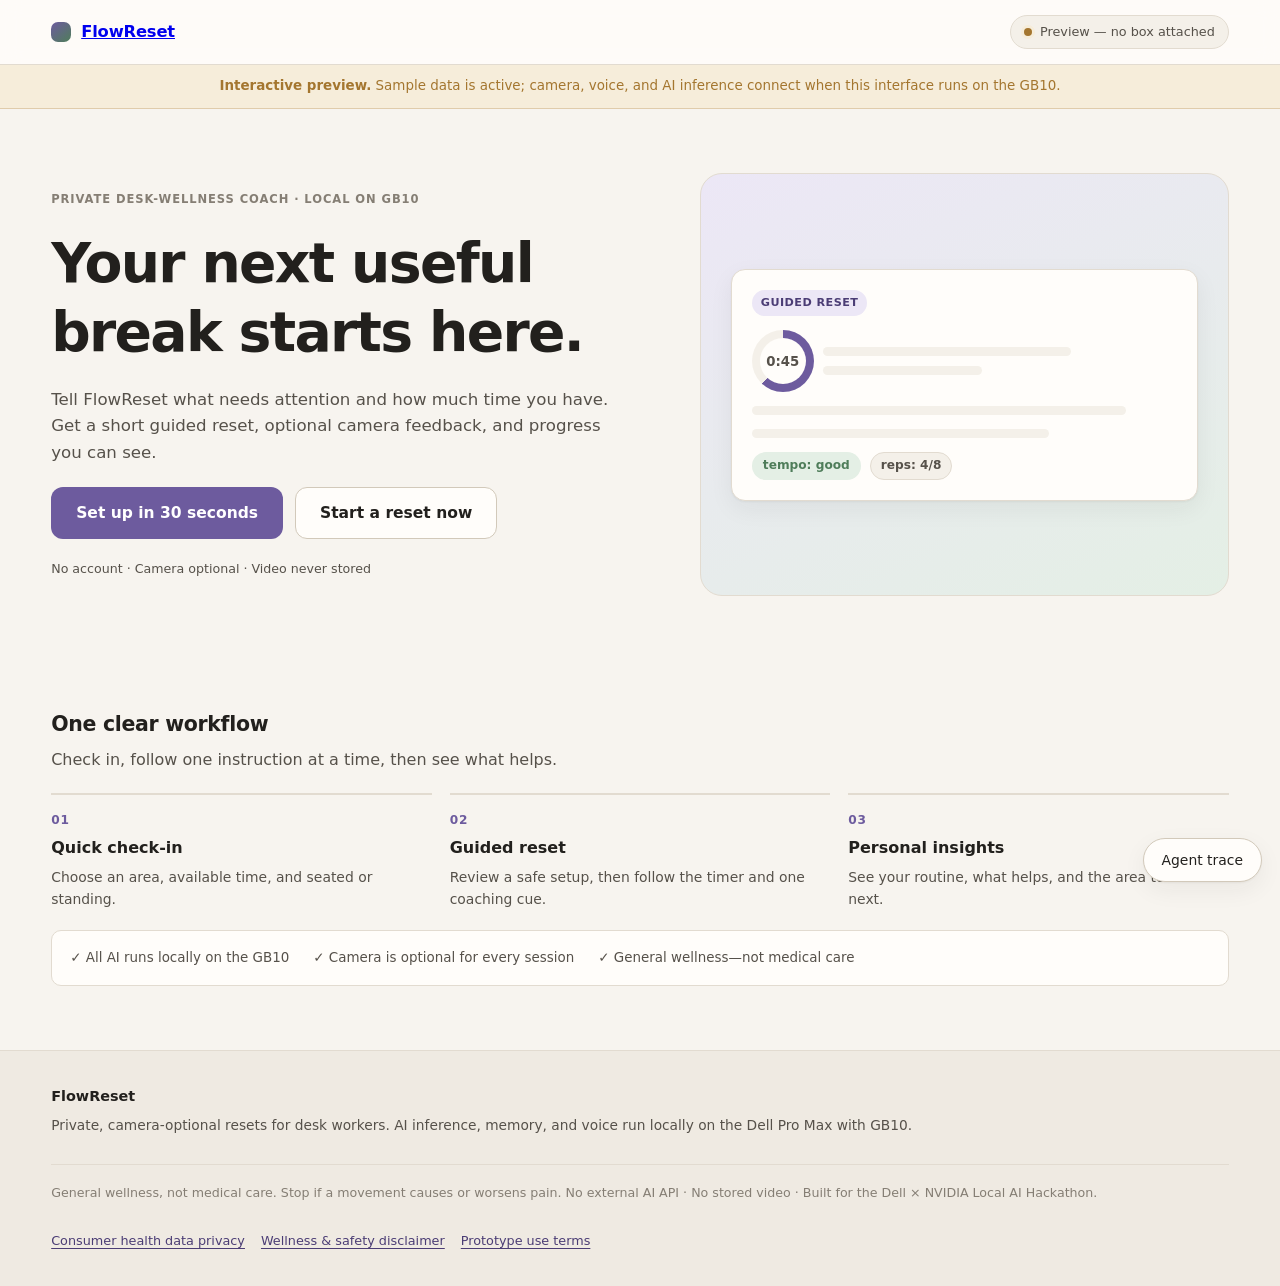
==== ui/preview.html @ b9643e61 "feat: add camera controls and exercise-specific motion guides" ====
<!doctype html>
<html lang="en">
<head>
<meta charset="utf-8" />
<meta name="viewport" content="width=device-width, initial-scale=1" />
<title>FlowReset — interface preview</title>
</head>
<body>
<style>
/* FlowReset — calm, warm, premium.
   Deliberately not hospital blue and not gym neon. Big controls, generous
   line height, reduced-motion respected, and nothing that reads as a score. */

:root {
  color-scheme: light dark;

  --bg: #f7f4ef;
  --bg-sunk: #efeae2;
  --surface: #fffdfa;
  --surface-2: #f4f0e9;
  --line: #e2dbd0;
  --line-strong: #d2c9ba;

  --ink: #22201d;
  --ink-2: #56514a;
  --ink-3: #857e74;

  --accent: #6d5b9e;
  --accent-soft: #ece7f6;
  --accent-ink: #4b3d75;

  --green: #4f7d5a;
  --green-soft: #e4efe5;
  --amber: #a4762f;
  --amber-soft: #f6edda;
  --rose: #9c5545;
  --rose-soft: #f7e7e2;

  --page: 1320px;
  --gutter: clamp(20px, 4vw, 56px);
  --radius: 16px;
  --radius-sm: 10px;
  --shadow: 0 1px 2px rgba(40, 34, 26, 0.05), 0 8px 24px rgba(40, 34, 26, 0.06);
  --font: "Inter", ui-sans-serif, system-ui, -apple-system, "Segoe UI", sans-serif;
}

@media (prefers-color-scheme: dark) {
  :root {
    --bg: #17161a;
    --bg-sunk: #121115;
    --surface: #201f24;
    --surface-2: #26252b;
    --line: #33313a;
    --line-strong: #443f4d;

    --ink: #f0ece6;
    --ink-2: #b9b3ab;
    --ink-3: #8a8379;

    --accent: #a996de;
    --accent-soft: #2b2740;
    --accent-ink: #c9bcf0;

    --green: #8fc09b;
    --green-soft: #1f2d23;
    --amber: #d8b071;
    --amber-soft: #2e2718;
    --rose: #d99a89;
    --rose-soft: #31211e;

    --shadow: 0 1px 2px rgba(0, 0, 0, 0.4), 0 10px 30px rgba(0, 0, 0, 0.3);
  }
}

* { box-sizing: border-box; }

body {
  margin: 0;
  font-family: var(--font);
  background: var(--bg);
  color: var(--ink);
  font-size: 16px;
  line-height: 1.6;
  -webkit-font-smoothing: antialiased;
}

h1, h2, h3 { line-height: 1.25; letter-spacing: -0.015em; margin: 0; }
h1 { font-size: clamp(1.7rem, 3.4vw, 2.4rem); font-weight: 620; }
h2 { font-size: 1.28rem; font-weight: 600; }
h3 { font-size: 1.02rem; font-weight: 600; }
p { margin: 0; }

button { font: inherit; cursor: pointer; }
:focus-visible { outline: 2.5px solid var(--accent); outline-offset: 3px; border-radius: 6px; }
/* #app is focused programmatically after each screen change so screen readers
   land on the new content; it should not draw a ring around the whole page. */
#app:focus, #app:focus-visible { outline: none; }

/* ─────────────────────────── layout ─────────────────────────── */

.shell { min-height: 100vh; display: flex; flex-direction: column; }

.topbar {
  border-bottom: 1px solid var(--line);
  background: color-mix(in srgb, var(--surface) 82%, transparent);
  backdrop-filter: blur(10px);
  position: sticky; top: 0; z-index: 20;
}
.topbar-inner {
  max-width: var(--page); margin: 0 auto;
  padding: 15px var(--gutter);
  display: flex; align-items: center; gap: 24px; flex-wrap: wrap;
}

.brand { display: flex; align-items: center; gap: 10px; font-weight: 640; letter-spacing: -0.01em; }
.mark {
  width: 20px; height: 20px; border-radius: 7px;
  background: linear-gradient(140deg, var(--accent), var(--green));
}
.wordmark { font-size: 1.02rem; }

.nav { display: flex; gap: 2px; margin-left: 8px; flex-wrap: wrap; }
.nav button {
  border: 0; background: transparent; color: var(--ink-2);
  padding: 7px 13px; border-radius: 999px; font-size: 0.9rem; font-weight: 500;
}
.nav button:hover { background: var(--surface-2); color: var(--ink); }
.nav button[aria-current="page"] { background: var(--accent-soft); color: var(--accent-ink); font-weight: 570; }
.nav button:disabled { opacity: 0.42; cursor: not-allowed; background: transparent; }

.topbar-actions { margin-left: auto; display: flex; align-items: center; gap: 10px; }
.settings-shortcut {
  border: 0; background: transparent; color: var(--ink-2);
  padding: 7px 12px; border-radius: 999px; font-size: 0.86rem;
}
.settings-shortcut:hover,
.settings-shortcut[aria-current="page"] { background: var(--surface-2); color: var(--ink); }
.settings-shortcut:disabled { opacity: 0.42; cursor: not-allowed; }

.status {
  display: flex; align-items: center; gap: 8px;
  font-size: 0.8rem; color: var(--ink-2);
  background: var(--surface-2); border: 1px solid var(--line);
  padding: 6px 13px; border-radius: 999px; white-space: nowrap;
}
.dot { width: 8px; height: 8px; border-radius: 50%; background: var(--ink-3); flex: none; }
.dot[data-state="ok"] { background: var(--green); box-shadow: 0 0 0 3px var(--green-soft); }
.dot[data-state="warn"] { background: var(--amber); box-shadow: 0 0 0 3px var(--amber-soft); }
.dot[data-state="bad"] { background: var(--rose); box-shadow: 0 0 0 3px var(--rose-soft); }

.app {
  flex: 1; width: 100%; max-width: var(--page); margin: 0 auto;
  padding: clamp(28px, 3vw, 56px) var(--gutter) 96px;
}

/* Desktop-website scaffolding: full-bleed bands, a contained measure inside
   each, and a footer. Screens opt into `.section` / `.band` rather than every
   view re-inventing its own width. */

.app.bleed { padding: 0 var(--gutter) 0; max-width: var(--page); }
.app.bleed > div > .section { padding-inline: 0; }

.band { width: 100%; }
.band.sunk { background: var(--bg-sunk); border-block: 1px solid var(--line); }
.section { max-width: var(--page); margin: 0 auto; padding: clamp(40px, 5vw, 76px) var(--gutter); }
.measure { max-width: 68ch; }

.cols-2 { grid-template-columns: repeat(2, minmax(0, 1fr)); }
.cols-3 { grid-template-columns: repeat(3, minmax(0, 1fr)); }
.cols-4 { grid-template-columns: repeat(4, minmax(0, 1fr)); }
@media (max-width: 1080px) { .cols-3, .cols-4 { grid-template-columns: repeat(2, minmax(0, 1fr)); } }
@media (max-width: 720px) { .cols-2, .cols-3, .cols-4 { grid-template-columns: 1fr; } }

.dash-grid { display: grid; gap: 20px; grid-template-columns: minmax(0, 1.35fr) minmax(0, 1fr); align-items: start; }
@media (max-width: 980px) { .dash-grid { grid-template-columns: 1fr; } }

.site-footer {
  border-top: 1px solid var(--line); background: var(--bg-sunk);
  margin-top: auto;
}
.site-footer .inner {
  max-width: var(--page); margin: 0 auto; padding: 34px var(--gutter);
  display: flex; gap: 28px; flex-wrap: wrap; align-items: flex-start;
  color: var(--ink-2); font-size: 0.86rem;
}
.site-footer .inner > * { flex: 1 1 220px; }
.site-footer strong { color: var(--ink); display: block; margin-bottom: 6px; font-size: 0.9rem; }
.site-footer .legal { flex-basis: 100%; border-top: 1px solid var(--line); padding-top: 18px;
                      color: var(--ink-3); font-size: 0.79rem; }
.footer-links { flex-basis: 100%; display: flex; gap: 16px; flex-wrap: wrap; }
.footer-links button {
  border: 0; padding: 0; background: transparent; color: var(--accent-ink);
  text-decoration: underline; text-underline-offset: 3px; font-size: 0.8rem;
}

/* ─────────────────────────── primitives ─────────────────────────── */

.card {
  background: var(--surface); border: 1px solid var(--line);
  border-radius: var(--radius); padding: clamp(18px, 2.6vw, 26px);
  box-shadow: var(--shadow);
}

.stack { display: flex; flex-direction: column; gap: 20px; }
.stack-sm { display: flex; flex-direction: column; gap: 10px; }
.row { display: flex; gap: 12px; align-items: center; flex-wrap: wrap; }
.grid { display: grid; gap: 16px; }
.muted { color: var(--ink-2); }
.small { font-size: 0.87rem; }
.tiny { font-size: 0.79rem; }

.btn {
  border: 1px solid transparent; background: var(--accent); color: #fff;
  padding: 13px 24px; border-radius: 12px; font-weight: 560; font-size: 0.97rem;
  transition: transform 0.12s ease, filter 0.12s ease;
}
.btn:hover { filter: brightness(1.07); }
.btn:active { transform: translateY(1px); }
.btn.secondary { background: var(--surface); color: var(--ink); border-color: var(--line-strong); }
.btn.secondary:hover { background: var(--surface-2); filter: none; }
.btn.subtle { background: transparent; color: var(--ink-2); border-color: transparent; padding: 10px 14px; }
.btn.subtle:hover { background: var(--surface-2); color: var(--ink); }
.btn:disabled { opacity: 0.45; cursor: not-allowed; }
.btn.wide { width: 100%; justify-content: center; }

.ghost { border: 0; background: transparent; color: var(--ink-3); padding: 4px 8px; border-radius: 6px; }
.ghost:hover { background: var(--surface-2); color: var(--ink); }

.chip {
  border: 1px solid var(--line-strong); background: var(--surface);
  color: var(--ink-2); padding: 9px 16px; border-radius: 999px;
  font-size: 0.9rem; font-weight: 500;
}
.chip[aria-pressed="true"] {
  background: var(--accent-soft); border-color: color-mix(in srgb, var(--accent) 45%, transparent);
  color: var(--accent-ink); font-weight: 570;
}

.pill {
  display: inline-flex; align-items: center; gap: 6px;
  font-size: 0.76rem; font-weight: 560; padding: 3px 10px; border-radius: 999px;
  background: var(--surface-2); color: var(--ink-2); border: 1px solid var(--line);
}
.pill.good { background: var(--green-soft); color: var(--green); border-color: transparent; }
.pill.warn { background: var(--amber-soft); color: var(--amber); border-color: transparent; }
.pill.info { background: var(--accent-soft); color: var(--accent-ink); border-color: transparent; }

.eyebrow {
  text-transform: uppercase; letter-spacing: 0.08em;
  font-size: 0.72rem; font-weight: 640; color: var(--ink-3);
}

textarea, input[type="text"], select {
  font: inherit; width: 100%; padding: 14px 16px;
  border: 1px solid var(--line-strong); border-radius: 12px;
  background: var(--surface); color: var(--ink); resize: vertical;
}
textarea::placeholder { color: var(--ink-3); }

/* ─────────────────────────── screens ─────────────────────────── */

.hero-lede { font-size: 1.09rem; color: var(--ink-2); max-width: 60ch; }

/* landing page */

.hero {
  display: grid; grid-template-columns: minmax(0, 1.05fr) minmax(0, 0.95fr);
  gap: clamp(32px, 5vw, 72px); align-items: center;
  padding: clamp(38px, 5vw, 84px) 0 clamp(30px, 4vw, 64px);
}
@media (max-width: 940px) { .hero { grid-template-columns: 1fr; } }

.hero h1 { font-size: clamp(2.1rem, 4.4vw, 3.45rem); font-weight: 600; letter-spacing: -0.03em; }
.hero .lede { font-size: clamp(1.02rem, 1.3vw, 1.19rem); color: var(--ink-2); max-width: 54ch; }

.hero-art {
  position: relative; border-radius: 22px; overflow: hidden;
  background: linear-gradient(155deg, var(--accent-soft), var(--green-soft));
  border: 1px solid var(--line); aspect-ratio: 5 / 4;
  display: grid; place-items: center; padding: 30px;
}
.hero-art .mock {
  width: 100%; background: var(--surface); border: 1px solid var(--line);
  border-radius: 14px; box-shadow: var(--shadow); padding: 20px; display: grid; gap: 14px;
}
.hero-art .mock-row { display: flex; gap: 9px; align-items: center; }
.hero-art .mock-ring {
  width: 62px; height: 62px; border-radius: 50%; flex: none;
  background: conic-gradient(var(--accent) 0 62%, var(--surface-2) 62% 100%);
  display: grid; place-items: center;
}
.hero-art .mock-ring i {
  width: 46px; height: 46px; border-radius: 50%; background: var(--surface);
  display: grid; place-items: center; font-style: normal; font-size: 0.83rem;
  font-weight: 570; color: var(--ink-2);
}
.hero-art .skel { height: 9px; border-radius: 5px; background: var(--surface-2); }
.hero-art .skel.w70 { width: 70%; } .hero-art .skel.w45 { width: 45%; } .hero-art .skel.w88 { width: 88%; }
.hero-art .tag {
  font-size: 0.7rem; font-weight: 620; letter-spacing: 0.04em; text-transform: uppercase;
  color: var(--accent-ink); background: var(--accent-soft); padding: 4px 9px; border-radius: 999px;
}

.feature { display: grid; gap: 9px; }
.feature .ic {
  width: 38px; height: 38px; border-radius: 11px; display: grid; place-items: center;
  background: var(--accent-soft); font-size: 1.1rem; margin-bottom: 3px;
}

.steps-flow { counter-reset: s; display: grid; gap: 18px; }
.steps-flow .step { display: grid; gap: 5px; padding-top: 16px; border-top: 2px solid var(--line); }
.steps-flow .step::before {
  counter-increment: s; content: "0" counter(s);
  font-size: 0.76rem; font-weight: 660; letter-spacing: 0.06em; color: var(--accent);
}

.welcome-trust {
  display: flex; gap: 12px 24px; flex-wrap: wrap;
  padding: 16px 18px; color: var(--ink-2);
  background: var(--surface); border: 1px solid var(--line); border-radius: var(--radius-sm);
  font-size: 0.84rem;
}

.cta-band { display: flex; gap: 24px; align-items: center; justify-content: space-between; flex-wrap: wrap; }

.privacy-list { display: grid; gap: 14px; padding: 0; margin: 0; list-style: none; }
.privacy-list li { display: flex; gap: 13px; align-items: flex-start; }
.privacy-list .ico {
  width: 30px; height: 30px; border-radius: 9px; flex: none;
  display: grid; place-items: center; background: var(--accent-soft); font-size: 0.95rem;
}

.symptom-grid { grid-template-columns: repeat(auto-fit, minmax(190px, 1fr)); }
.symptom {
  position: relative;
  text-align: left; border: 1px solid var(--line); background: var(--surface);
  border-radius: var(--radius); padding: 18px; display: grid; gap: 6px;
  transition: border-color 0.15s ease, transform 0.15s ease;
}
.symptom:hover { border-color: var(--accent); transform: translateY(-2px); }
.symptom[aria-pressed="true"] {
  border-color: var(--accent);
  background: var(--accent-soft);
  box-shadow: 0 0 0 2px color-mix(in srgb, var(--accent) 14%, transparent);
}
.symptom .glyph { font-size: 1.4rem; }
.symptom strong { font-weight: 570; }
.selected-check {
  position: absolute; right: 12px; top: 12px;
  width: 22px; height: 22px; border-radius: 50%;
  display: none; place-items: center;
  background: var(--accent); color: #fff; font-size: 0.75rem; font-weight: 700;
}
.symptom[aria-pressed="true"] .selected-check { display: grid; }

.flow-heading {
  display: flex; align-items: end; justify-content: space-between;
  gap: 24px; flex-wrap: wrap;
}
.privacy-chip {
  display: inline-flex; align-items: center; gap: 8px;
  border: 1px solid var(--line); background: var(--green-soft); color: var(--green);
  padding: 8px 13px; border-radius: 999px; font-size: 0.8rem; font-weight: 560;
}
.privacy-chip span { font-size: 0.65rem; }
.reset-builder {
  display: grid; grid-template-columns: minmax(0, 1.55fr) minmax(300px, 0.75fr);
  gap: 20px; align-items: start;
}
.reset-options { position: sticky; top: 92px; box-shadow: none; }
.flow-step { display: flex; align-items: flex-start; gap: 12px; }
.step-number {
  width: 28px; height: 28px; flex: none; border-radius: 50%;
  display: grid; place-items: center;
  background: var(--accent-soft); color: var(--accent-ink);
  font-size: 0.8rem; font-weight: 680;
}
.flow-step h2 { margin-top: 2px; }
.or {
  display: flex; align-items: center; gap: 12px;
  color: var(--ink-3); font-size: 0.76rem; text-transform: uppercase;
  letter-spacing: 0.06em;
}
.or::before, .or::after { content: ""; height: 1px; flex: 1; background: var(--line); }
.selection-summary {
  display: grid; gap: 4px; padding: 14px 15px;
  background: var(--surface-2); border: 1px solid var(--line);
  border-radius: var(--radius-sm);
}
.trust-row {
  display: flex; gap: 12px 24px; flex-wrap: wrap;
  color: var(--ink-2); font-size: 0.82rem;
}
@media (max-width: 900px) {
  .reset-builder { grid-template-columns: 1fr; }
  .reset-options { position: static; }
}

.option-grid { grid-template-columns: repeat(auto-fit, minmax(210px, 1fr)); }
.option {
  text-align: left; border: 1px solid var(--line); background: var(--surface);
  border-radius: var(--radius-sm); padding: 15px 17px; display: grid; gap: 3px;
}
.option[aria-pressed="true"] {
  border-color: var(--accent); background: var(--accent-soft); color: var(--accent-ink);
}

.plan-moves { display: grid; gap: 8px; padding: 0; margin: 0; list-style: none; counter-reset: m; }
.plan-moves li {
  display: flex; gap: 13px; align-items: center;
  padding: 12px 15px; background: var(--surface-2);
  border-radius: var(--radius-sm); border: 1px solid var(--line);
}
.plan-moves li::before {
  counter-increment: m; content: counter(m);
  width: 24px; height: 24px; flex: none; border-radius: 50%;
  background: var(--surface); border: 1px solid var(--line-strong);
  display: grid; place-items: center; font-size: 0.76rem; font-weight: 620; color: var(--ink-2);
}
.plan-moves .dur { margin-left: auto; color: var(--ink-3); font-size: 0.83rem; }

.why { background: var(--accent-soft); border-radius: var(--radius-sm); padding: 14px 18px; }
.why summary {
  cursor: pointer; color: var(--accent-ink);
  display: flex; align-items: center; justify-content: space-between; gap: 12px;
}
.why summary::marker { color: var(--accent); }
.why summary .tiny { color: var(--ink-2); font-weight: 400; }
.why ul { margin: 8px 0 0; padding-left: 18px; display: grid; gap: 5px; }
.why li { color: var(--accent-ink); font-size: 0.9rem; }
.why-boundary { color: var(--ink-2); border-top: 1px solid var(--line); margin-top: 12px; padding-top: 10px; }
.why-rationale { color: var(--accent-ink); margin-top: 12px; }
.source-list { display: grid; gap: 7px; margin-top: 12px; }
.source-list a {
  display: grid; gap: 1px; color: var(--ink); text-decoration: none;
  padding: 9px 11px; border-radius: 9px; background: var(--surface);
  border: 1px solid var(--line);
}
.source-list a:hover { border-color: var(--accent); }
.source-list a span { color: var(--ink-3); font-size: 0.72rem; }
.source-list a strong { font-size: 0.82rem; font-weight: 560; }

.video-ai-plan {
  display: grid; gap: 11px; padding: 18px;
  border: 1px solid color-mix(in srgb, var(--green) 36%, var(--line));
  background: linear-gradient(135deg, var(--green-soft), var(--surface));
  border-radius: var(--radius-sm);
}
.video-ai-head { display: flex; align-items: center; justify-content: space-between; gap: 16px; }
.check-grid { display: grid; grid-template-columns: repeat(2, minmax(0, 1fr)); gap: 8px; }
.check-grid span {
  display: flex; gap: 8px; align-items: center; padding: 8px 10px;
  background: color-mix(in srgb, var(--surface) 76%, transparent);
  border-radius: 8px; font-size: 0.82rem; color: var(--ink-2);
}
.check-grid i { color: var(--green); font-style: normal; font-weight: 700; }
@media (max-width: 680px) { .check-grid { grid-template-columns: 1fr; } }

.session-guide {
  display: grid; gap: 16px; padding: 20px;
  border: 1px solid var(--line); background: var(--surface-2);
  border-radius: var(--radius-sm);
}
.ready-list {
  list-style: none; padding: 0; margin: 0;
  display: grid; grid-template-columns: repeat(3, minmax(0, 1fr)); gap: 10px;
}
.ready-list li {
  display: grid; gap: 4px; padding: 13px;
  background: var(--surface); border: 1px solid var(--line); border-radius: 9px;
}
.ready-list li::before { content: "✓"; color: var(--green); font-weight: 700; }
.ready-list span { color: var(--ink-2); font-size: 0.8rem; }
.camera-details { border-top: 1px solid var(--line); padding-top: 11px; }
.camera-details summary { cursor: pointer; font-size: 0.86rem; font-weight: 570; }
.camera-details p { margin-top: 8px; }
.camera-consent {
  padding: 12px 14px; border-radius: 9px; border: 1px solid var(--line);
  background: var(--surface); color: var(--ink-2);
}
.camera-consent strong { color: var(--ink); }
@media (max-width: 760px) { .ready-list { grid-template-columns: 1fr; } }

/* guided session */

.session { display: grid; gap: 20px; grid-template-columns: minmax(0, 1.1fr) minmax(0, 1fr); align-items: start; }
@media (max-width: 860px) { .session { grid-template-columns: 1fr; } }

.timer-card { display: grid; gap: 18px; place-items: center; text-align: center; padding: 30px 24px; }
.ring { position: relative; width: 200px; height: 200px; }
.ring svg { transform: rotate(-90deg); width: 100%; height: 100%; }
.ring .track { stroke: var(--surface-2); }
.ring .fill { stroke: var(--accent); stroke-linecap: round; transition: stroke-dashoffset 0.95s linear; }
.ring .label {
  position: absolute; inset: 0; display: grid; place-items: center;
  font-size: 2.6rem; font-weight: 300; font-variant-numeric: tabular-nums; letter-spacing: -0.03em;
}
.move-name { font-size: 1.22rem; font-weight: 580; }
.move-cue { color: var(--ink-2); max-width: 40ch; }

.ask-row { display: flex; flex-wrap: wrap; gap: 8px; align-items: center; }
.chip-btn {
  background: var(--surface-2, transparent); color: var(--ink-2);
  border: 1px solid var(--line, #363242); border-radius: 999px;
  padding: 6px 14px; font-size: 13px; cursor: pointer;
}
.chip-btn:hover { border-color: var(--accent); color: var(--ink); }
.move-muscles {
  color: var(--ink-3, var(--ink-2)); font-size: 13px; letter-spacing: .02em;
  margin-top: 6px; text-transform: lowercase;
}

.movement-guide-card {
  display: grid; gap: 14px; padding: 18px;
  border: 1px solid color-mix(in srgb, var(--accent) 22%, var(--line));
  border-radius: var(--radius);
  background: linear-gradient(145deg, var(--surface), var(--accent-soft));
}
.movement-guide-head {
  display: flex; justify-content: space-between; align-items: flex-start; gap: 16px;
}
.movement-guide-head h2 { margin-top: 2px; font-size: 1.05rem; }
.movement-guide-stage {
  min-height: 250px; display: grid; place-items: center;
  overflow: hidden; border: 1px solid color-mix(in srgb, var(--accent) 18%, var(--line));
  border-radius: 12px; background: color-mix(in srgb, var(--surface) 78%, transparent);
}
.movement-figure {
  width: min(100%, 360px); color: var(--accent);
  filter: drop-shadow(0 10px 18px color-mix(in srgb, var(--accent) 12%, transparent));
}
.movement-figure svg { width: 100%; height: auto; display: block; overflow: visible; }
.movement-figure path,
.movement-figure circle,
.movement-figure ellipse {
  vector-effect: non-scaling-stroke;
  transform-box: fill-box;
}
.guide-body path, .guide-head, .guide-eye-line, .guide-palms path,
.guide-chair, .guide-eight {
  fill: none; stroke: currentColor; stroke-width: 5; stroke-linecap: round; stroke-linejoin: round;
}
.guide-joint { fill: currentColor; stroke: none; }
.guide-breath { fill: var(--accent-soft); stroke: currentColor; stroke-width: 2; opacity: 0.18; }
.guide-chair { color: var(--ink-3); stroke-width: 3; opacity: 0.52; }
.guide-floor { fill: none; stroke: var(--line-strong); stroke-width: 3; stroke-linecap: round; }
.guide-direction {
  fill: none; stroke: var(--green); stroke-width: 3; stroke-linecap: round;
  stroke-dasharray: 6 8; opacity: 0.72;
}
.guide-eye-line { fill: var(--accent-soft); }
.guide-pupil { fill: currentColor; stroke: none; }
.guide-eight { stroke: var(--green); stroke-width: 3; stroke-dasharray: 9 8; opacity: 0.78; }
.movement-guide-copy {
  display: grid; grid-template-columns: 54px minmax(0, 1fr);
  gap: 6px 12px; padding-top: 2px;
}
.movement-guide-copy span {
  color: var(--accent-ink); font-size: 0.7rem; font-weight: 650;
  text-transform: uppercase; letter-spacing: 0.06em;
}
.movement-guide-copy p { color: var(--ink-2); font-size: 0.84rem; line-height: 1.45; }

/* Move-specific motion. The guide changes pose and animation with every
   approved routine; it does not claim to be a camera-derived evaluation. */
.movement-figure .guide-head,
.movement-figure .guide-upper,
.movement-figure .guide-lower,
.movement-figure .guide-arm,
.movement-figure .guide-leg,
.movement-figure .guide-shoulder-left,
.movement-figure .guide-shoulder-right,
.movement-figure .guide-hip-left,
.movement-figure .guide-hip-right,
.movement-figure .guide-breath,
.movement-figure .guide-pupil,
.movement-figure .guide-palms {
  transform-origin: center;
}

.motion-neck-tilt .guide-head { transform-origin: 50% 100%; animation: guide-neck-tilt 2.6s ease-in-out infinite; }
.motion-trap-stretch .guide-head { transform-origin: 50% 100%; animation: guide-trap-head 3s ease-in-out infinite; }
.motion-trap-stretch .guide-arm-right { transform-origin: 50% 0%; animation: guide-arm-anchor 3s ease-in-out infinite; }
.motion-shoulder-roll .guide-shoulder-left,
.motion-shoulder-roll .guide-shoulder-right { animation: guide-shoulder-dot 2s ease-in-out infinite; }
.motion-shoulder-roll .guide-arm-left,
.motion-shoulder-roll .guide-arm-right { animation: guide-shoulder-arm 2s ease-in-out infinite; }
.motion-chest-open .guide-arm-left { transform-origin: 100% 0%; animation: guide-open-left 2.7s ease-in-out infinite; }
.motion-chest-open .guide-arm-right { transform-origin: 0% 0%; animation: guide-open-right 2.7s ease-in-out infinite; }
.motion-chest-open .guide-shoulders { animation: guide-chest 2.7s ease-in-out infinite; }
.motion-chin-tuck .guide-head { animation: guide-chin 2.2s ease-in-out infinite; }
.motion-seated-twist .guide-upper { transform-origin: 50% 92%; animation: guide-twist 2.8s ease-in-out infinite; }
.motion-cat-cow .guide-upper { transform-origin: 50% 100%; animation: guide-cat-cow 3s ease-in-out infinite; }
.motion-lunge .guide-body { animation: guide-lunge-drop 2.8s ease-in-out infinite; }
.motion-lunge .guide-leg-left { transform-origin: 50% 0%; transform: rotate(18deg) translateX(-6px); }
.motion-lunge .guide-leg-right { transform-origin: 50% 0%; transform: rotate(-31deg) translateX(7px); }
.motion-forward-fold .guide-upper { transform-origin: 50% 100%; animation: guide-fold 3.2s ease-in-out infinite; }
.motion-wrist-stretch .guide-arm-right { transform-origin: 0% 0%; animation: guide-wrist 2.4s ease-in-out infinite; }
.motion-prayer .guide-arm-left { transform-origin: 100% 0%; animation: guide-prayer-left 2.4s ease-in-out infinite; }
.motion-prayer .guide-arm-right { transform-origin: 0% 0%; animation: guide-prayer-right 2.4s ease-in-out infinite; }
.motion-finger-fan .guide-arm-left,
.motion-finger-fan .guide-arm-right { animation: guide-finger-fan 1.5s ease-in-out infinite; }
.motion-distance-gaze .guide-pupil { animation: guide-distance-gaze 3.2s ease-in-out infinite; }
.motion-eye-eight .guide-pupil { offset-path: path("M84 104 C84 68 132 68 140 104 C148 140 196 140 196 104 C196 68 148 68 140 104 C132 140 84 140 84 104"); animation: guide-eye-eight 4s linear infinite; }
.motion-palming .guide-palms { animation: guide-palming 2.7s ease-in-out infinite; }
.motion-breathing .guide-breath { animation: guide-breathe 4s ease-in-out infinite; }
.motion-glute-squeeze .guide-hip-left,
.motion-glute-squeeze .guide-hip-right { animation: guide-glute 2s ease-in-out infinite; }
.motion-figure-four .guide-leg-right { transform-origin: 50% 0%; animation: guide-figure-four 2.8s ease-in-out infinite; }
.motion-squat .guide-body { animation: guide-squat 2.8s ease-in-out infinite; }
.motion-squat .guide-leg-left { transform-origin: 50% 0%; animation: guide-squat-left 2.8s ease-in-out infinite; }
.motion-squat .guide-leg-right { transform-origin: 50% 0%; animation: guide-squat-right 2.8s ease-in-out infinite; }
.motion-hip-hinge .guide-upper { transform-origin: 50% 100%; animation: guide-hinge 2.8s ease-in-out infinite; }

@keyframes guide-neck-tilt { 0%, 15% { transform: rotate(0); } 45%, 75% { transform: rotate(18deg); } 100% { transform: rotate(0); } }
@keyframes guide-trap-head { 0%, 15% { transform: rotate(0); } 45%, 75% { transform: rotate(-18deg); } 100% { transform: rotate(0); } }
@keyframes guide-arm-anchor { 0%, 15%, 100% { transform: translateY(0); } 45%, 75% { transform: translateY(10px); } }
@keyframes guide-shoulder-dot { 0%, 100% { transform: translateY(0); } 30% { transform: translateY(-12px); } 65% { transform: translate(5px, 4px); } }
@keyframes guide-shoulder-arm { 0%, 100% { transform: translateY(0); } 30% { transform: translateY(-8px); } 65% { transform: translateY(5px); } }
@keyframes guide-open-left { 0%, 100% { transform: rotate(0); } 50% { transform: rotate(25deg) translateX(-7px); } }
@keyframes guide-open-right { 0%, 100% { transform: rotate(0); } 50% { transform: rotate(-25deg) translateX(7px); } }
@keyframes guide-chest { 0%, 100% { transform: scaleX(1); } 50% { transform: scaleX(1.18); } }
@keyframes guide-chin { 0%, 100% { transform: translateX(7px); } 50% { transform: translateX(-7px); } }
@keyframes guide-twist { 0%, 100% { transform: skewX(0) scaleX(1); } 50% { transform: skewX(-11deg) scaleX(.82); } }
@keyframes guide-cat-cow { 0%, 100% { transform: skewX(0) scaleY(1); } 50% { transform: skewX(8deg) scaleY(.88) translateY(9px); } }
@keyframes guide-lunge-drop { 0%, 100% { transform: translateY(-5px); } 50% { transform: translateY(16px); } }
@keyframes guide-fold { 0%, 15%, 100% { transform: rotate(0); } 55%, 75% { transform: rotate(58deg); } }
@keyframes guide-wrist { 0%, 100% { transform: rotate(0); } 50% { transform: rotate(-48deg) translate(9px, -9px); } }
@keyframes guide-prayer-left { 0%, 100% { transform: rotate(0); } 50% { transform: rotate(-35deg) translate(14px, -8px); } }
@keyframes guide-prayer-right { 0%, 100% { transform: rotate(0); } 50% { transform: rotate(35deg) translate(-14px, -8px); } }
@keyframes guide-finger-fan { 0%, 100% { stroke-width: 5; } 50% { stroke-width: 9; transform: scaleX(1.05); } }
@keyframes guide-distance-gaze { 0%, 20% { transform: translateX(-48px); } 65%, 100% { transform: translateX(58px); } }
@keyframes guide-eye-eight { to { offset-distance: 100%; } }
@keyframes guide-palming { 0%, 100% { transform: translateY(18px) scale(.9); opacity: .58; } 45%, 75% { transform: translateY(-8px) scale(1); opacity: 1; } }
@keyframes guide-breathe { 0%, 100% { transform: scale(.82); opacity: .15; } 50% { transform: scale(1.28); opacity: .42; } }
@keyframes guide-glute { 0%, 100% { transform: scale(1); } 50% { transform: scale(1.65); } }
@keyframes guide-figure-four { 0%, 100% { transform: rotate(0); } 50%, 75% { transform: rotate(73deg) translate(20px, -12px); } }
@keyframes guide-squat { 0%, 100% { transform: translateY(-4px); } 50% { transform: translateY(28px); } }
@keyframes guide-squat-left { 0%, 100% { transform: rotate(0); } 50% { transform: rotate(22deg); } }
@keyframes guide-squat-right { 0%, 100% { transform: rotate(0); } 50% { transform: rotate(-22deg); } }
@keyframes guide-hinge { 0%, 100% { transform: rotate(0); } 50%, 72% { transform: rotate(38deg); } }

.camera-toolbar {
  display: flex; justify-content: space-between; align-items: center; gap: 16px;
  padding: 12px 14px; background: var(--surface); border: 1px solid var(--line);
  border-radius: var(--radius-sm);
}
.camera-toolbar > div { display: grid; gap: 1px; }
.camera-toolbar strong { font-size: 0.86rem; }
.camera-toolbar span { color: var(--ink-2); font-size: 0.77rem; }
.camera-toolbar .btn { padding: 8px 13px; font-size: 0.82rem; white-space: nowrap; }
.camera-help { margin-top: -10px; }
.camera-help-error {
  color: var(--rose); padding: 9px 11px; margin-top: -8px;
  border-radius: 8px; border: 1px solid color-mix(in srgb, var(--rose) 30%, var(--line));
  background: var(--rose-soft);
}

.cue-banner {
  background: var(--accent-soft); color: var(--accent-ink);
  border-radius: var(--radius-sm); padding: 14px 18px; font-weight: 520;
  min-height: 54px; display: flex; align-items: center; gap: 10px;
}
.cue-banner:empty { display: none; }
.video-status {
  display: flex; gap: 11px; align-items: center;
  border: 1px solid var(--line); border-radius: var(--radius-sm);
  background: var(--surface); padding: 12px 14px;
}
.video-status > div { display: grid; gap: 1px; }
.video-status strong { font-size: 0.85rem; }
.video-status span:not(.video-status-dot) { color: var(--ink-2); font-size: 0.78rem; }
.video-status-dot {
  width: 10px; height: 10px; flex: none; border-radius: 50%;
  background: var(--ink-3); box-shadow: 0 0 0 4px var(--surface-2);
}
.video-status[data-state="ready"] .video-status-dot { background: var(--green); box-shadow: 0 0 0 4px var(--green-soft); }
.video-status[data-state="adjust"] .video-status-dot,
.video-status[data-state="reframe"] .video-status-dot,
.video-status[data-state="scanning"] .video-status-dot { background: var(--amber); box-shadow: 0 0 0 4px var(--amber-soft); }

/* employee wellness library */
.library-hero {
  display: grid; grid-template-columns: minmax(0, 1.45fr) minmax(250px, 0.55fr);
  gap: 24px; align-items: center;
  background: linear-gradient(135deg, var(--surface), var(--accent-soft));
}
.library-boundary {
  display: grid; gap: 7px; padding: 18px; border-radius: var(--radius-sm);
  background: var(--surface); border: 1px solid var(--line);
}
.link-btn { display: inline-flex; text-decoration: none; width: fit-content; }
.library-grid { grid-template-columns: repeat(2, minmax(0, 1fr)); }
.library-topic { box-shadow: none; }
.library-topic details { border-top: 1px solid var(--line); padding-top: 10px; }
.library-topic summary { cursor: pointer; font-size: 0.84rem; font-weight: 570; }
.library-topic ul { margin: 10px 0; padding-left: 18px; color: var(--ink-2); font-size: 0.82rem; }
.library-icon {
  width: 34px; height: 34px; border-radius: 10px; flex: none;
  display: grid; place-items: center; background: var(--accent-soft); color: var(--accent-ink);
}
.topic-sources { display: grid; gap: 4px; margin-top: auto; }
.topic-sources a { font-size: 0.74rem; color: var(--accent-ink); text-decoration: none; }
.topic-sources a:hover { text-decoration: underline; }
.privacy-architecture {
  display: grid; grid-template-columns: minmax(0, 0.7fr) minmax(0, 1.3fr);
  gap: 24px; align-items: start;
}
.retention-grid { display: grid; grid-template-columns: repeat(2, minmax(0, 1fr)); gap: 10px; }
.retention-grid div { display: grid; gap: 4px; padding: 12px; background: var(--surface-2); border-radius: 9px; }
.retention-grid span { color: var(--ink-3); font-size: 0.7rem; text-transform: uppercase; letter-spacing: 0.05em; }
.retention-grid strong { font-size: 0.82rem; font-weight: 550; }
@media (max-width: 820px) {
  .library-hero, .privacy-architecture { grid-template-columns: 1fr; }
  .library-grid, .retention-grid { grid-template-columns: 1fr; }
}

.cam-wrap {
  position: relative; border-radius: var(--radius); overflow: hidden;
  background: var(--bg-sunk); border: 1px solid var(--line); aspect-ratio: 4 / 3;
}
.cam-wrap video, .cam-wrap canvas { position: absolute; inset: 0; width: 100%; height: 100%; object-fit: cover; }
.cam-wrap video { transform: scaleX(-1); }
.cam-wrap canvas { transform: scaleX(-1); pointer-events: none; }
.cam-off {
  position: absolute; inset: 0; display: grid; place-items: center; gap: 10px;
  align-content: center; text-align: center; padding: 24px; color: var(--ink-2);
}
.cam-flag {
  position: absolute; left: 10px; bottom: 10px; z-index: 3;
  background: rgba(20, 18, 16, 0.78); color: #fff;
  font-size: 0.73rem; padding: 5px 11px; border-radius: 999px; backdrop-filter: blur(6px);
}

.steps { display: flex; gap: 5px; }
.steps span { height: 4px; flex: 1; border-radius: 2px; background: var(--line); }
.steps span[data-done="true"] { background: var(--green); }
.steps span[data-active="true"] { background: var(--accent); }

@media (max-width: 540px) {
  .movement-guide-head, .camera-toolbar { align-items: stretch; flex-direction: column; }
  .movement-guide-head .pill { width: fit-content; }
  .camera-toolbar .btn { width: 100%; }
}

@media (prefers-reduced-motion: reduce) {
  .movement-figure * { animation: none !important; }
}

/* dashboards */

.stat-row { grid-template-columns: repeat(auto-fit, minmax(150px, 1fr)); }
.stat { padding: 16px 18px; }
.stat .num { font-size: 1.85rem; font-weight: 300; letter-spacing: -0.03em; font-variant-numeric: tabular-nums; }
.stat .lbl { color: var(--ink-2); font-size: 0.85rem; }

.insight-hero {
  display: flex; align-items: center; justify-content: space-between; gap: 24px;
  background: linear-gradient(135deg, var(--accent-soft), var(--surface) 68%);
  border-color: color-mix(in srgb, var(--accent) 26%, var(--line));
}
.insight-hero > :first-child { max-width: 68ch; }
.insight-action { align-items: flex-end; flex: none; }
.insight-grid {
  display: grid; grid-template-columns: repeat(3, minmax(0, 1fr));
  gap: 18px; align-items: stretch;
}
.insight-card { min-width: 0; box-shadow: none; }
.insight-card-head { display: flex; justify-content: space-between; align-items: flex-start; gap: 16px; }
.insight-number { display: grid; justify-items: end; flex: none; }
.insight-number strong {
  font-size: 2rem; line-height: 1; font-weight: 330;
  letter-spacing: -0.04em; font-variant-numeric: tabular-nums;
}
.insight-number span { color: var(--ink-3); font-size: 0.72rem; white-space: nowrap; }
.insight-takeaway {
  margin-top: auto; padding-top: 14px; border-top: 1px solid var(--line);
  color: var(--ink-2); font-size: 0.84rem;
}
.insight-takeaway strong { color: var(--ink); }
.history-card { padding-block: 0; }
.history-card summary {
  list-style: none; cursor: pointer; padding-block: 20px;
  display: flex; align-items: center; justify-content: space-between; gap: 16px;
}
.history-card summary::-webkit-details-marker { display: none; }
.history-card summary > span:first-child { display: grid; gap: 2px; }
.history-card summary small { color: var(--ink-2); font-size: 0.8rem; font-weight: 400; }
.history-card[open] summary { border-bottom: 1px solid var(--line); }
.history-card .table-scroll { padding-block: 12px 20px; }
@media (max-width: 1080px) { .insight-grid { grid-template-columns: 1fr 1fr; } }
@media (max-width: 760px) {
  .insight-hero { align-items: stretch; flex-direction: column; }
  .insight-action { align-items: stretch; }
  .insight-grid { grid-template-columns: 1fr; }
}

.bars { display: flex; align-items: flex-end; gap: 9px; height: 132px; padding-top: 8px; }
.bars .col { flex: 1; display: flex; flex-direction: column; align-items: center; gap: 7px; height: 100%; justify-content: flex-end; }
.bars .bar { width: 100%; max-width: 40px; background: var(--accent); border-radius: 6px 6px 3px 3px; min-height: 3px; transition: height 0.4s ease; }
.bars .bar[data-empty="true"] { background: var(--line); }
.bars .tick { font-size: 0.75rem; color: var(--ink-3); }

.split { display: flex; height: 30px; border-radius: 8px; overflow: hidden; border: 1px solid var(--line); }
.split span { display: grid; place-items: center; font-size: 0.76rem; font-weight: 620; color: #fff; }
.split .better { background: var(--green); }
.split .same { background: var(--amber); }
.split .worse { background: var(--rose); }

.hbar { display: grid; gap: 10px; }
.hbar .item { display: grid; grid-template-columns: 128px 1fr auto; gap: 12px; align-items: center; font-size: 0.89rem; }
.hbar .track { height: 9px; background: var(--surface-2); border-radius: 5px; overflow: hidden; }
.hbar .fill { height: 100%; background: var(--accent); border-radius: 5px; }

table { width: 100%; border-collapse: collapse; font-size: 0.89rem; }
th { text-align: left; font-weight: 570; color: var(--ink-3); font-size: 0.78rem;
     text-transform: uppercase; letter-spacing: 0.05em; padding: 0 12px 9px; }
td { padding: 11px 12px; border-top: 1px solid var(--line); }
tr[data-live="true"] td { background: var(--accent-soft); }
.table-scroll { overflow-x: auto; }

.notice {
  border: 1px dashed var(--line-strong); border-radius: var(--radius-sm);
  padding: 16px 18px; color: var(--ink-2); background: var(--surface-2);
}

.trust-page { max-width: 1120px; margin-inline: auto; }
.consent-grid { display: grid; grid-template-columns: repeat(2, minmax(0, 1fr)); gap: 12px; }
.consent-grid > div {
  display: grid; gap: 4px; padding: 14px; border: 1px solid var(--line);
  border-radius: var(--radius-sm); background: var(--surface-2);
}
.consent-grid span { color: var(--ink-2); font-size: 0.84rem; }
.consent-check {
  display: flex; align-items: flex-start; gap: 12px; padding: 15px;
  border: 1px solid var(--line-strong); border-radius: var(--radius-sm);
  background: var(--surface);
}
.consent-check input { width: 20px; height: 20px; margin-top: 2px; accent-color: var(--accent); }
.consent-check span { display: grid; gap: 3px; }
.consent-check small { color: var(--ink-2); }
.policy-list { margin: 0; padding-left: 20px; color: var(--ink-2); font-size: 0.88rem; }
.policy-list li + li { margin-top: 8px; }
.data-map td:first-child { font-weight: 560; color: var(--ink); }
.safety-stop { border-color: color-mix(in srgb, var(--rose) 36%, var(--line)); }
@media (max-width: 720px) { .consent-grid { grid-template-columns: 1fr; } }

/* trace */

.preview-strip {
  background: var(--amber-soft); color: var(--amber);
  border-bottom: 1px solid color-mix(in srgb, var(--amber) 28%, transparent);
  padding: 11px var(--gutter); font-size: 0.84rem; line-height: 1.55;
  text-align: center;
}
.preview-strip strong { color: var(--amber); }
.preview-strip code {
  font-family: ui-monospace, SFMono-Regular, Menlo, monospace;
  font-size: 0.79rem; background: color-mix(in srgb, var(--amber) 12%, transparent);
  padding: 1px 5px; border-radius: 4px;
}

[hidden] { display: none !important; }

.trace {
  position: fixed; right: 0; top: 0; bottom: 0; width: min(430px, 92vw);
  background: var(--surface); border-left: 1px solid var(--line);
  z-index: 40; display: flex; flex-direction: column; box-shadow: -12px 0 40px rgba(0,0,0,0.09);
}
.trace-head { display: flex; align-items: center; justify-content: space-between; padding: 16px 18px 8px; }
.trace-sub { padding: 0 18px 12px; color: var(--ink-3); font-size: 0.81rem; border-bottom: 1px solid var(--line); }
.trace-list { list-style: none; margin: 0; padding: 12px; overflow-y: auto; display: grid; gap: 8px; }
.trace-item { border: 1px solid var(--line); border-radius: var(--radius-sm); padding: 10px 12px; background: var(--surface-2); }
.trace-item .hd { display: flex; gap: 8px; align-items: center; font-size: 0.8rem; }
.trace-item code { font-size: 0.78rem; color: var(--ink-2); word-break: break-word;
                   font-family: ui-monospace, SFMono-Regular, Menlo, monospace; }
.trace-item .kind { font-weight: 640; font-size: 0.68rem; text-transform: uppercase; letter-spacing: 0.05em; }
.trace-item[data-kind="tool"] .kind { color: var(--accent); }
.trace-item[data-kind="model"] .kind { color: var(--green); }
.trace-item[data-kind="guardrail"] .kind, .trace-item[data-kind="error"] .kind { color: var(--rose); }
.trace-item .ts { margin-left: auto; color: var(--ink-3); font-size: 0.73rem; font-variant-numeric: tabular-nums; }

.trace-toggle {
  position: fixed; right: 18px; bottom: 18px; z-index: 30;
  border: 1px solid var(--line-strong); background: var(--surface); color: var(--ink);
  padding: 10px 18px; border-radius: 999px; box-shadow: var(--shadow); font-size: 0.87rem; font-weight: 520;
}

.toast-region {
  position: fixed; right: 18px; top: 82px; z-index: 60;
  width: min(420px, calc(100vw - 36px));
}
.toast {
  display: flex; align-items: flex-start; gap: 11px;
  background: var(--surface); color: var(--ink);
  border: 1px solid var(--line-strong); border-left: 4px solid var(--green);
  border-radius: 12px; padding: 13px 12px 13px 14px;
  box-shadow: var(--shadow); font-size: 0.86rem;
}
.toast[data-kind="error"] { border-left-color: var(--rose); }
.toast .toast-icon {
  width: 22px; height: 22px; flex: none; border-radius: 50%;
  display: grid; place-items: center; font-size: 0.73rem; font-weight: 700;
  background: var(--green-soft); color: var(--green);
}
.toast[data-kind="error"] .toast-icon { background: var(--rose-soft); color: var(--rose); }
.toast .ghost { margin-left: auto; }

.help-grid { grid-template-columns: repeat(2, minmax(0, 1fr)); }
.help-grid .card { box-shadow: none; }
.help-grid .btn { width: fit-content; margin-top: auto; }
.help-steps { margin: 4px 0 0; padding-left: 20px; color: var(--ink-2); font-size: 0.87rem; }
.help-steps li + li { margin-top: 7px; }
@media (max-width: 760px) { .help-grid { grid-template-columns: 1fr; } }

/* toggles */

.switch { display: flex; align-items: center; justify-content: space-between; gap: 16px; padding: 13px 0; border-top: 1px solid var(--line); }
.switch:first-of-type { border-top: 0; }
.switch .txt { display: grid; gap: 2px; }
.toggle {
  width: 46px; height: 27px; border-radius: 999px; border: 1px solid var(--line-strong);
  background: var(--surface-2); position: relative; flex: none; transition: background 0.16s ease;
}
.toggle::after {
  content: ""; position: absolute; top: 2px; left: 2px; width: 21px; height: 21px;
  border-radius: 50%; background: var(--surface); box-shadow: 0 1px 3px rgba(0,0,0,0.22);
  transition: transform 0.16s ease;
}
.toggle[aria-pressed="true"] { background: var(--accent); border-color: var(--accent); }
.toggle[aria-pressed="true"]::after { transform: translateX(19px); }

@media (prefers-reduced-motion: reduce) {
  *, *::before, *::after { animation-duration: 0.01ms !important; transition-duration: 0.01ms !important; }
}

</style>

    <div class="shell">
      <header class="topbar">
        <div class="topbar-inner">
          <a class="brand" href="#" id="brandHome">
            <span class="mark" aria-hidden="true"></span>
            <span class="wordmark">FlowReset</span>
          </a>

          <nav class="nav" id="nav" aria-label="Main"></nav>

          <div class="topbar-actions">
            <button class="settings-shortcut" id="settingsShortcut" type="button" aria-label="Open settings">
              Settings
            </button>
            <div class="status" id="localBadge" title="Where inference runs">
              <span class="dot" data-state="pending"></span>
              <span class="status-text">Checking local AI…</span>
            </div>
          </div>
        </div>
      </header>

      <main id="app" class="app" tabindex="-1"></main>

      <footer class="site-footer">
        <div class="inner">
          <div>
            <strong>FlowReset</strong>
            Private, camera-optional resets for desk workers. AI inference, memory,
            and voice run locally on the Dell Pro Max with GB10.
          </div>
          <p class="legal">
            General wellness, not medical care. Stop if a movement causes or worsens pain.
            No external AI API · No stored video · Built for the Dell × NVIDIA Local AI Hackathon.
          </p>
          <div class="footer-links" aria-label="Privacy and safety information">
            <button type="button" id="privacyShortcut">Consumer health data privacy</button>
            <button type="button" id="safetyShortcut">Wellness &amp; safety disclaimer</button>
            <button type="button" id="termsShortcut">Prototype use terms</button>
          </div>
        </div>
      </footer>

      <aside class="trace" id="trace" hidden aria-label="Local agent trace">
        <div class="trace-head">
          <strong>Local agent trace</strong>
          <button class="ghost" id="traceClose" aria-label="Hide trace">✕</button>
        </div>
        <p class="trace-sub">
          Every step below ran on this machine. Tool calls are real, not replayed.
        </p>
        <ol class="trace-list" id="traceList"></ol>
      </aside>

      <div class="toast-region" id="toastRegion" aria-live="polite" aria-atomic="true"></div>
    </div>

    <button class="trace-toggle" id="traceToggle" aria-expanded="false">
      Agent trace
    </button>
  
<script type="module">
/* Bundled by scripts/build-preview.py — edit ui/*.js, not this file. */

window.__FLOWRESET_PREVIEW = true;

const __exports = {};

/* ── overlay.js ── */
{
/* Skeleton overlay.
 *
 * Draws the landmarks the box sent back. Deliberately soft: thin lines, small
 * joints, no bounding box, no red warning state. The overlay exists so the
 * user can see the guidance is tracking them, not so they can be scored.
 */

// Mirrors perception/pose.py SKELETON_EDGES. Same indices, same order.
const SKELETON_EDGES = [
  [11, 12], [11, 13], [13, 15], [12, 14], [14, 16],
  [11, 23], [12, 24], [23, 24], [23, 25], [25, 27], [24, 26], [26, 28],
];

const HEAD = [0, 7, 8];
const VISIBILITY_MIN = 0.5;

function drawSkeleton(canvas, keypoints, accent = "#6d5b9e") {
  const ctx = canvas.getContext("2d");
  ctx.clearRect(0, 0, canvas.width, canvas.height);
  if (!keypoints || keypoints.length < 29) return;

  const W = canvas.width;
  const H = canvas.height;
  const pt = (i) => {
    const k = keypoints[i];
    if (!k || k[2] < VISIBILITY_MIN) return null;
    return [k[0] * W, k[1] * H];
  };

  ctx.lineCap = "round";
  ctx.lineJoin = "round";

  // Bones
  ctx.strokeStyle = accent;
  ctx.globalAlpha = 0.75;
  ctx.lineWidth = Math.max(2, W * 0.005);
  SKELETON_EDGES.forEach(([a, b]) => {
    const p1 = pt(a);
    const p2 = pt(b);
    if (!p1 || !p2) return;
    ctx.beginPath();
    ctx.moveTo(p1[0], p1[1]);
    ctx.lineTo(p2[0], p2[1]);
    ctx.stroke();
  });

  // Joints
  ctx.globalAlpha = 0.9;
  ctx.fillStyle = accent;
  const r = Math.max(3, W * 0.007);
  SKELETON_EDGES.flat().forEach((i) => {
    const p = pt(i);
    if (!p) return;
    ctx.beginPath();
    ctx.arc(p[0], p[1], r, 0, Math.PI * 2);
    ctx.fill();
  });

  // Head: one circle through the ears rather than a face mesh — we are
  // tracking movement, not identifying anyone.
  const nose = pt(HEAD[0]);
  const lEar = pt(HEAD[1]);
  const rEar = pt(HEAD[2]);
  if (nose && lEar && rEar) {
    const radius = Math.max(Math.hypot(lEar[0] - rEar[0], lEar[1] - rEar[1]) * 0.85, r * 2);
    ctx.globalAlpha = 0.55;
    ctx.lineWidth = Math.max(2, W * 0.004);
    ctx.beginPath();
    ctx.arc(nose[0], nose[1], radius, 0, Math.PI * 2);
    ctx.stroke();
  }

  ctx.globalAlpha = 1;
}

  __exports.SKELETON_EDGES = SKELETON_EDGES;
  __exports.drawSkeleton = drawSkeleton;
}

/* ── charts.js ── */
{
/* Charts, hand-rolled.
 *
 * No chart library: three shapes, all of them simple, and the box shouldn't
 * need a CDN it can't reach with egress blocked. Each function returns a
 * detached element the caller appends.
 *
 * Every chart answers one question in words above it (see viewDashboard), so
 * these draw values and labels only — no titles, no legends-as-decoration.
 */

const el = (html) => {
  const t = document.createElement("template");
  t.innerHTML = html.trim();
  return t.content.firstElementChild;
};
const esc = (s) =>
  String(s ?? "").replace(/[&<>"']/g, (c) => ({ "&": "&amp;", "<": "&lt;", ">": "&gt;", '"': "&quot;", "'": "&#39;" }[c]));

/** Seven-day habit bars. "Am I building the habit?" */
function dayBars(daily = []) {
  const max = Math.max(1, ...daily.map((d) => d.completed));
  const wrap = el(`<div class="bars" role="img"
    aria-label="Completed resets per day: ${esc(daily.map((d) => `${d.label} ${d.completed}`).join(", "))}"></div>`);
  daily.forEach((d) => {
    const pct = (d.completed / max) * 100;
    const col = el(`<div class="col" title="${esc(d.date)} — ${d.completed} of ${d.started} completed">
        <span class="tiny muted">${d.completed || ""}</span>
        <div class="bar" data-empty="${d.completed === 0}" style="height:${Math.max(pct, d.completed ? 8 : 2)}%"></div>
        <span class="tick">${esc(d.label)}</span>
      </div>`);
    wrap.append(col);
  });
  return wrap;
}

/** Better / same / worse split. "Is it helping?" */
function responseSplit(responses = {}) {
  const better = responses.better || 0;
  const same = responses.same || 0;
  const worse = responses.worse || 0;
  const total = better + same + worse;

  if (!total) {
    return el(`<p class="small muted">No rated sessions yet — the split appears after your
      first Better / Same / Worse answer.</p>`);
  }

  const pct = (n) => (n / total) * 100;
  const wrap = el(`<div class="stack-sm"></div>`);
  wrap.append(
    el(`<div class="split" role="img" aria-label="${better} better, ${same} same, ${worse} worse">
        ${better ? `<span class="better" style="width:${pct(better)}%">${Math.round(pct(better))}%</span>` : ""}
        ${same ? `<span class="same" style="width:${pct(same)}%">${same > total * 0.08 ? `${Math.round(pct(same))}%` : ""}</span>` : ""}
        ${worse ? `<span class="worse" style="width:${pct(worse)}%">${worse > total * 0.08 ? `${Math.round(pct(worse))}%` : ""}</span>` : ""}
      </div>`)
  );
  wrap.append(
    el(`<div class="row tiny muted">
        <span><strong style="color:var(--green)">${better}</strong> better</span>
        <span><strong style="color:var(--amber)">${same}</strong> about the same</span>
        <span><strong style="color:var(--rose)">${worse}</strong> worse</span>
        <span style="margin-left:auto">${total} rated</span>
      </div>`)
  );
  return wrap;
}

/** Body-area distribution. "Where do I need support?" */
function areaBars(bySymptom = {}, labels = {}) {
  const rows = Object.entries(bySymptom).sort((a, b) => b[1] - a[1]);
  if (!rows.length) return el(`<p class="small muted">No sessions in this window yet.</p>`);

  const max = Math.max(...rows.map(([, n]) => n));
  const total = rows.reduce((a, [, n]) => a + n, 0);
  const wrap = el(`<div class="hbar"></div>`);
  rows.forEach(([key, n]) => {
    wrap.append(
      el(`<div class="item">
          <span>${esc(labels[key] || key.replace(/_/g, " "))}</span>
          <div class="track"><div class="fill" style="width:${(n / max) * 100}%"></div></div>
          <span class="muted tiny">${n} · ${Math.round((n / total) * 100)}%</span>
        </div>`)
    );
  });
  return wrap;
}

  __exports.dayBars = dayBars;
  __exports.responseSplit = responseSplit;
  __exports.areaBars = areaBars;
}

/* ── mock.js ── */
{
/* Offline preview backend.
 *
 * The UI is a pure renderer of `state` + `coach` messages, so a stand-in that
 * emits the same shapes lets lane 3 build and demo screens without the box.
 *
 * This is NOT part of the judging path. It only activates when the real
 * WebSocket is unreachable, and when it does the local-AI badge says
 * "Preview — no box attached" instead of claiming local inference. Never let
 * this be mistaken for the real thing.
 */

const MOVES = {
  neck_side_stretch: { name: "Neck side stretch", seconds: 45, targets: ["neck"], cues: { setup: "Sit tall. Let your right ear drift toward your right shoulder.", during: "Breathe out and let the shoulder drop away from your ear." } },
  shoulder_rolls: { name: "Shoulder rolls", seconds: 40, targets: ["shoulders"], cues: { setup: "Arms heavy. Roll your shoulders up, back, and down.", during: "Make the circle bigger — all the way back." } },
  trap_stretch: { name: "Upper trap stretch", seconds: 50, targets: ["neck"], cues: { setup: "Reach your right hand under the chair seat. Tilt your head left.", during: "Long, slow exhale. No pulling — just weight." } },
  chest_opener: { name: "Chest opener", seconds: 35, targets: ["shoulders"], cues: { setup: "Clasp your hands behind your back, or grip the sides of the chair.", during: "Lift your chest and widen across the collarbones." } },
  chin_tuck: { name: "Chin tuck", seconds: 40, targets: ["neck"], cues: { setup: "Look straight ahead. Draw your chin back.", during: "Small movement — the back of your neck should feel long." } },
  seated_twist: { name: "Seated spinal twist", seconds: 50, targets: ["back"], cues: { setup: "Feet flat. Turn your chest to the right, hand on the chair back.", during: "Grow taller as you exhale, then turn a little further." } },
  cat_cow: { name: "Seated cat-cow", seconds: 50, targets: ["back"], cues: { setup: "Hands on your knees. Arch your back, then round it.", during: "Move with your breath." } },
  hip_flexor_reset: { name: "Standing hip flexor reset", seconds: 60, targets: ["hips"], cues: { setup: "Step your right foot back into a short lunge.", during: "Tuck your tailbone under." } },
  standing_forward_fold: { name: "Standing forward fold", seconds: 35, targets: ["back"], cues: { setup: "Feet hip width. Soft knees. Hinge and let your head hang.", during: "Let your neck go completely." } },
  wrist_stretch: { name: "Wrist extensor stretch", seconds: 45, targets: ["wrists"], cues: { setup: "Arm straight out, palm down. Draw the fingers back.", during: "Ease off if it's sharp." } },
  wrist_prayer: { name: "Prayer stretch", seconds: 30, targets: ["wrists"], cues: { setup: "Palms together at your chest, lower your hands.", during: "Stop where you feel it. Breathe." } },
  finger_fan: { name: "Finger fan and fist", seconds: 25, targets: ["wrists"], cues: { setup: "Spread your fingers wide, then make a loose fist.", during: "Keep the fist loose." } },
  eye_horizon: { name: "Distance gaze", seconds: 25, targets: ["eyes"], cues: { setup: "Look at something at least twenty feet away.", during: "Let your eyes relax onto it. Blink normally." } },
  eye_palming: { name: "Palming", seconds: 30, targets: ["eyes"], cues: { setup: "Rub your palms warm, then cup them over your closed eyes.", during: "No pressure on the eyeballs." } },
  eye_figure_eight: { name: "Slow figure eight", seconds: 25, targets: ["eyes"], cues: { setup: "Trace a slow, wide figure eight with your eyes.", during: "Slower. Reach the edges of your vision." } },
  box_breath: { name: "Box breathing", seconds: 35, targets: ["sitting"], cues: { setup: "In for four, hold four, out for four, hold four.", during: "Let the exhale be the longest part." } },
  glute_squeeze: { name: "Seated glute squeeze", seconds: 35, targets: ["glutes"], cues: { setup: "Sit tall, feet flat and uncrossed. Squeeze both glutes and hold for three.", during: "Squeeze, hold three, release. Keep breathing." } },
  figure_four: { name: "Seated figure-four", seconds: 60, targets: ["glutes"], cues: { setup: "Cross your right ankle over your left knee, letting the knee open outward.", during: "Sit tall and hinge forward slightly from the hips." } },
  chair_squat: { name: "Sit-to-stand", seconds: 50, targets: ["glutes", "legs"], cues: { setup: "Feet hip width in front of your chair. Stand up without using your hands.", during: "Push the floor away through your heels. Sit back down slowly." } },
  hip_hinge: { name: "Standing hip hinge", seconds: 45, targets: ["glutes"], cues: { setup: "Feet hip width, soft knees, hands on your hip creases.", during: "Push your hips back, chest stays long. Squeeze your glutes to stand." } },
  lunge: { name: "Split-stance lunge", seconds: 70, targets: ["glutes", "legs"], cues: { setup: "Step your right foot back about a stride. Both toes pointing forward.", during: "Drop straight down — front shin vertical, torso tall." } },
};

const BY_SYMPTOM = {
  neck_shoulders: ["neck_side_stretch", "shoulder_rolls", "trap_stretch", "chest_opener", "chin_tuck"],
  back_hips: ["seated_twist", "cat_cow", "hip_flexor_reset", "standing_forward_fold"],
  legs_glutes: ["glute_squeeze", "figure_four", "chair_squat", "hip_hinge", "lunge"],
  wrists_hands: ["wrist_stretch", "wrist_prayer", "finger_fan"],
  tired_eyes: ["eye_horizon", "eye_palming", "eye_figure_eight"],
  general: ["shoulder_rolls", "seated_twist", "cat_cow", "eye_horizon"],
};

// Moves that need to be on your feet — the mock's stand-in for seated_ok.
const STANDING_ONLY = ["hip_flexor_reset", "standing_forward_fold", "chair_squat", "hip_hinge", "lunge"];

const LABELS = {
  neck_shoulders: "Neck & shoulders",
  back_hips: "Back & hips",
  legs_glutes: "Legs & glutes",
  wrists_hands: "Wrists & hands",
  tired_eyes: "Tired eyes",
  general: "General reset",
};

const SOURCE_OSHA = {
  organization: "U.S. Occupational Safety and Health Administration",
  title: "Computer Workstations: Hazards and Solutions",
  url: "https://www.osha.gov/computer-workstations/hazards-solutions",
};
const SOURCE_AOA = {
  organization: "American Optometric Association",
  title: "Computer Vision Syndrome",
  url: "https://www.aoa.org/healthy-eyes/eye-and-vision-conditions/computer-vision-syndrome?sso=y",
};
const TOPIC_META = {
  neck_shoulders: ["Neck and shoulder reset", "A short movement break interrupts prolonged static desk posture.", "Body pose", "MediaPipe PoseLandmarker", ["Shoulders and head are visible", "Movement pace", "Comfortable movement range", "Excessive trunk movement"], "The camera cannot diagnose neck or shoulder conditions.", [SOURCE_OSHA]],
  back_hips: ["Back and hip reset", "Changing position and using a short controlled movement can interrupt an extended seated period.", "Body pose", "MediaPipe PoseLandmarker", ["Torso and hips are visible", "Controlled pace", "Movement range", "Required full-body framing"], "The camera cannot identify the cause of back or hip discomfort.", [SOURCE_OSHA]],
  legs_glutes: ["Leg and glute reset", "A brief movement changes loading after prolonged sitting.", "Full-body pose", "MediaPipe PoseLandmarker", ["Hips, knees, and feet are visible", "Repetition count", "Movement pace", "Selected alignment signals"], "This is not a clinical gait or joint assessment.", [SOURCE_OSHA]],
  wrists_hands: ["Wrist and hand reset", "A brief change from keyboard activity can break up repetitive hand use.", "Local vision check", "Qwen2.5-VL via the local agent", ["Hands and wrists are visible", "Movement matches the selected reset", "Movement appears slow and controlled"], "The MVP does not calculate clinical wrist angles.", [SOURCE_OSHA]],
  tired_eyes: ["Screen-rest reset", "Looking away from a near screen provides a deliberate pause from sustained near work.", "Local vision check", "Qwen2.5-VL via the local agent", ["Face is visible before the reset", "Attention turns away from the screen", "The interval is completed"], "The camera cannot diagnose eye strain or myopia.", [SOURCE_AOA]],
  general: ["General desk reset", "A short guided change of position reduces the friction of choosing a desk break.", "Body pose", "MediaPipe PoseLandmarker", ["Required landmarks are visible", "Movement pace", "Routine completion"], "FlowReset provides general movement awareness only.", [SOURCE_OSHA]],
};
const KNOWLEDGE = {
  version: 1,
  review_status: "hackathon_general_wellness",
  reviewed_at: "2026-07-26",
  audience: "Adults 18+",
  boundary: "General workplace-wellness guidance only; not diagnosis or treatment.",
  topics: Object.entries(TOPIC_META).map(([area, value]) => ({
    area, title: value[0], rationale: value[1],
    camera: { mode: value[2], model: value[3], checks: value[4], limitation: value[5] },
    sources: value[6], review_status: "hackathon_general_wellness", reviewed_at: "2026-07-26",
  })),
  privacy: {
    title: "Private local processing",
    rationale: "Camera data is processed on the GB10 so raw frames do not leave the workplace or need to be retained.",
    retention: {
      raw_frames: "Memory only; discarded immediately after local inference",
      landmarks: "Session only",
      personal_history: "Until the user deletes it in this prototype; automated retention is a production requirement",
      employer_reporting: "Aggregate, opted-in cohorts of 10 or more",
    },
  },
};

function rng(seed) {
  let s = seed;
  return () => ((s = (s * 1103515245 + 12345) & 0x7fffffff) / 0x7fffffff);
}

function seededHistory() {
  const r = rng(7);
  const symptoms = Object.keys(BY_SYMPTOM).slice(0, 4);
  const rows = [];
  for (let d = 13; d >= 0; d--) {
    const n = [0, 1, 1, 2, 2, 3][Math.floor(r() * 6)];
    for (let i = 0; i < n; i++) {
      const symptom = symptoms[Math.floor(r() * symptoms.length)];
      const when = new Date();
      when.setDate(when.getDate() - d);
      when.setHours(10 + Math.floor(r() * 8), Math.floor(r() * 60), 0, 0);
      const completed = r() < 0.84;
      const roll = r();
      rows.push({
        id: rows.length + 1,
        started_at: when.toISOString().slice(0, 19),
        symptom,
        duration_min: [1, 2, 3, 5][Math.floor(r() * 4)],
        moves: BY_SYMPTOM[symptom].slice(0, 2 + Math.floor(r() * 2)),
        completed,
        response: completed ? (roll < 0.74 ? "better" : roll < 0.95 ? "same" : "worse") : null,
        camera_used: r() < 0.55,
        is_demo: true,
      });
    }
  }
  return rows;
}

class MockBackend {
  constructor(onMessage) {
    this.onMessage = onMessage;
    this.sessions = seededHistory();
    this.prefs = {
      goal: "reduce_stiffness",
      common_areas: ["neck_shoulders"],
      can_stand: true,
      preferred_duration_min: 3,
      coach_style: "supportive",
      voice: true,
      watch_mode: false,
      team: "Engineering",
      workspace_opt_in: false,
    };
    this.plan = null;
    this.session = null;
    this.liveSessionId = null;
    this.cueIndex = 0;
    this.tick = 0;
    this.timer = setInterval(() => this._tick(), 1000 / 8);
  }

  close() { clearInterval(this.timer); }

  send(msg) {
    const fn = this[`_on_${msg.type}`];
    if (fn) fn.call(this, msg);
  }

  _emit(m) { this.onMessage(m); }

  // ── intake → plan ──

  _on_intake({ text, override }) {
    const lower = (text || "").toLowerCase();
    let symptom = "general";
    if (/neck|shoulder|trap/.test(lower)) symptom = "neck_shoulders";
    else if (/glute|butt|leg|thigh|quad|hamstring|knee|calf|cross/.test(lower)) symptom = "legs_glutes";
    else if (/back|hip|sitting/.test(lower)) symptom = "back_hips";
    else if (/wrist|hand|finger|typing/.test(lower)) symptom = "wrists_hands";
    else if (/eye|screen|headache|blurry/.test(lower)) symptom = "tired_eyes";

    let duration = this.prefs.preferred_duration_min;
    const min = lower.match(/(\d+)\s*(?:min|minute)/);
    const sec = lower.match(/(\d+)\s*(?:sec|second)/);
    if (min) duration = Math.max(1, Math.min(10, +min[1]));
    else if (sec) duration = Math.max(1, Math.round(+sec[1] / 60));

    // Mirrors agent/coach.py::parse_intake — a stated ability beats an
    // incidental mention of sitting, so ability is checked first.
    let canStand = this.prefs.can_stand;
    if (/can stand|could stand|able to stand|can get up|happy to stand|standing is fine|standing's fine|on my feet|don'?t mind standing/.test(lower)) canStand = true;
    else if (/stay seated|seated only|remain seated|stay in my (chair|seat)|stay at my desk|can'?t stand|cannot stand|can'?t get up|need to sit|have to sit|without standing|on a call|in a meeting|at my desk/.test(lower)) canStand = false;

    if (override?.symptom) symptom = override.symptom;
    if (override?.duration_min) duration = override.duration_min;
    if (override?.can_stand !== undefined) canStand = override.can_stand;

    this._trace({ kind: "intake", parsed: { symptom, duration_min: duration, can_stand: canStand } });

    const budget = duration * 60;
    const pool = BY_SYMPTOM[symptom].filter((k) => canStand || !STANDING_ONLY.includes(k));
    const moves = [];
    let spent = 0;
    const reserve = duration >= 2 ? MOVES.box_breath.seconds : 0;
    for (const key of pool) {
      if (spent + MOVES[key].seconds > budget - reserve) continue;
      moves.push(key);
      spent += MOVES[key].seconds;
    }
    if (!moves.length) { moves.push(pool[0]); spent = MOVES[pool[0]].seconds; }
    if (reserve) { moves.push("box_breath"); spent += reserve; }

    setTimeout(() => this._trace({ kind: "model", step: 0, content: "", tool_calls: ["get_user_context"], latency_ms: 210, model: "qwen3:8b" }), 120);
    setTimeout(() => this._trace({ kind: "tool", name: "get_user_context", arguments: {}, result: { goal: this.prefs.goal, can_stand: canStand } }), 220);
    setTimeout(() => this._trace({ kind: "model", step: 1, content: "", tool_calls: ["get_reset_history"], latency_ms: 180, model: "qwen3:8b" }), 340);
    setTimeout(() => this._trace({ kind: "tool", name: "get_reset_history", arguments: { days: 7 }, result: this._summary() }), 430);
    setTimeout(() => this._trace({ kind: "model", step: 2, content: "", tool_calls: ["select_approved_routine"], latency_ms: 240, model: "qwen3:8b" }), 560);
    setTimeout(() => this._trace({ kind: "tool", name: "select_approved_routine", arguments: { symptom, duration_min: duration, can_stand: canStand }, result: { moves } }), 660);

    const s = this._summary();
    const count = s.by_symptom[symptom] || 0;
    const plan = {
      symptom,
      symptom_label: LABELS[symptom],
      duration_min: duration,
      estimated_seconds: spent,
      moves,
      move_names: moves.map((k) => MOVES[k].name),
      // Every category offers camera participation. For eye resets, the camera
      // confirms looking away/completion rather than diagnosing vision or gaze.
      camera_useful: true,
      knowledge: KNOWLEDGE.topics.find((topic) => topic.area === symptom),
      needs_full_body: moves.some((k) => STANDING_ONLY.includes(k)),
      avoided: [],
    };
    this.plan = plan;
    this.liveSessionId = 9000 + this.sessions.length;

    const why = [
      `You said ${LABELS[symptom].toLowerCase()}, ${canStand ? "standing is fine" : "seated only"}, ${duration} min.`,
      `${moves.length} moves from the approved library, about ${spent}s total.`,
    ];
    if (count > 1) why.push(`This is your ${["first", "second", "third", "fourth", "fifth"][Math.min(count, 4)]} ${LABELS[symptom].toLowerCase()} check-in in 7 days.`);

    setTimeout(() => {
      this._trace({ kind: "action", action: "session_created", session_id: this.liveSessionId, moves });
      this._emit({
        type: "coach",
        text: `Here's a ${duration}-minute ${canStand ? "" : "seated "}reset for your ${LABELS[symptom].toLowerCase()}: ${plan.move_names.slice(0, 3).join(", ")}. Start when you're ready.`,
        speak: this.prefs.voice,
        routine: { duration_min: duration, moves },
        plan,
        why,
        session_id: this.liveSessionId,
      });
    }, 780);
  }

  _on_start_reset(msg) {
    if (!this.plan) return;
    this.session = {
      index: 0,
      elapsed: 0,
      moveElapsed: 0,
      camera: !!msg.camera,
      paused: false,
      rep: 0,
      lastVideoCheck: 0,
    };
    this.cueIndex = 0;
    this._emit({ type: "session_started", plan: this.plan, camera_on: this.session.camera });
    this._emit({ type: "coach", text: MOVES[this.plan.moves[0]].cues.setup, speak: this.prefs.voice, routine: null });
  }

  _on_camera(msg) { if (this.session) this.session.camera = !!msg.on; this._emit({ type: "camera", on: !!msg.on }); }
  _on_pause(msg) { if (this.session) this.session.paused = !!msg.on; }
  _on_skip() { this._advance(); }
  _on_watch_mode(msg) { this.prefs.watch_mode = !!msg.on; this._emit({ type: "watch_mode", on: !!msg.on }); }

  _on_end_session(msg) {
    const plan = this.plan;
    this.session = null;
    if (plan) {
      this.sessions.push({
        id: this.liveSessionId,
        started_at: new Date().toISOString().slice(0, 19),
        symptom: plan.symptom,
        duration_min: plan.duration_min,
        moves: plan.moves,
        completed: msg.completed !== false,
        response: msg.response || null,
        camera_used: true,
        is_demo: false,
      });
    }
    this._trace({ kind: "tool", name: "record_session_result", arguments: { session_id: this.liveSessionId, completed: true, response: msg.response }, result: { saved: true } });
    const s = this._summary();
    const line =
      msg.response === "better" ? "Good. I'll put this one first next time that area speaks up."
      : msg.response === "worse" ? "Thanks for telling me — I'll skip those moves next time and go gentler."
      : "Noted. I'll try a different mix next time and see if it lands better.";
    this._emit({
      type: "coach", text: line, speak: this.prefs.voice, routine: null,
      insight: s.sessions_completed >= 3 && s.better_rate >= 0.6
        ? `${Math.round(s.better_rate * 100)}% of your resets this week left you feeling better (${s.sessions_completed} completed).`
        : null,
      summary: s,
    });
    this._emit({ type: "dashboard", data: this.dashboard() });
  }

  // ── ticking ──

  _tick() {
    if (!this.session || this.session.paused) return;
    const dt = 1 / 8;
    this.session.elapsed += dt;
    this.session.moveElapsed += dt;
    this.tick += dt;

    const key = this.plan.moves[this.session.index];
    const spec = MOVES[key];

    if (this.session.camera && Math.random() < 0.02 && this.session.moveElapsed > 5) {
      const cue = this.cueIndex++ % 2 === 0 ? spec.cues.during : spec.cues.setup;
      this._emit({ type: "coach", text: cue, speak: this.prefs.voice, routine: null });
      this._trace({ kind: "tool", name: "generate_coaching_cue", arguments: { move: key },
        result: { source: "approved_move_library", preview_simulated: true } });
    }
    if (this.session.camera && this.session.moveElapsed > 5 &&
        this.session.moveElapsed - this.session.lastVideoCheck > 8) {
      this.session.lastVideoCheck = this.session.moveElapsed;
      this._emit({
        type: "video_ai",
        status: "ready",
        move: key,
        text: `Preview simulation for ${spec.name}: compare your movement with the animated guide. ${spec.cues.during}`,
      });
      this._trace({ kind: "tool", name: "look_at_frame", arguments: { move: key },
        result: { local_preview: true, visible: true } });
    }

    if (this.session.moveElapsed >= spec.seconds) this._advance();

    this._emit({
      type: "state",
      mode: "reset",
      keypoints: this.session.camera ? this._fakeKeypoints() : [],
      posture_debt: { neck: 12.5, shoulders: 8, sitting: 46 },
      session: {
        move: key,
        move_index: this.session.index,
        move_count: this.plan.moves.length,
        rep: Math.floor(this.session.moveElapsed / 4),
        target_reps: 8,
        hold_seconds: Math.round(this.session.moveElapsed),
        form: "ok",
        tempo: "good",
        elapsed: Math.round(this.session.elapsed),
        paused: false,
      },
      framing: this.session.camera ? "torso_only" : "no_person",
      camera_on: this.session.camera,
    });
  }

  _advance() {
    if (!this.session || !this.plan) return;
    const done = this.plan.moves[this.session.index];
    this._emit({ type: "coach", text: `Good. That's ${MOVES[done].name} done.`, speak: this.prefs.voice, routine: null });
    this.session.index += 1;
    this.session.moveElapsed = 0;
    this.session.lastVideoCheck = 0;
    if (this.session.index >= this.plan.moves.length) {
      this.session = null;
      this._emit({ type: "routine_complete" });
      return;
    }
    const next = this.plan.moves[this.session.index];
    setTimeout(() => this._emit({ type: "coach", text: MOVES[next].cues.setup, speak: this.prefs.voice, routine: null }), 900);
  }

  /* A gently breathing skeleton so the overlay can be seen working.
     Obviously synthetic — the real one comes from MediaPipe on the box. */
  _fakeKeypoints() {
    const t = this.tick;
    const sway = Math.sin(t * 0.8) * 0.012;
    const bob = Math.sin(t * 1.4) * 0.008;
    const arm = Math.sin(t * 0.9) * 0.05;
    const kp = new Array(33).fill(null).map(() => [0, 0, 0]);
    const put = (i, x, y, v = 0.95) => (kp[i] = [x + sway, y + bob, v]);
    put(0, 0.5, 0.20);
    put(7, 0.455, 0.215); put(8, 0.545, 0.215);
    put(11, 0.40, 0.35); put(12, 0.60, 0.35);
    put(13, 0.35, 0.50 + arm); put(14, 0.65, 0.50 + arm);
    put(15, 0.33, 0.64 + arm * 1.6); put(16, 0.67, 0.64 + arm * 1.6);
    put(23, 0.43, 0.65); put(24, 0.57, 0.65);
    put(25, 0.42, 0.85, 0.4); put(26, 0.58, 0.85, 0.4);
    return kp;
  }

  // ── read models ──

  _trace(entry) {
    this._emit({ type: "trace", entry: { ...entry, at: new Date().toTimeString().slice(0, 8) } });
  }

  _summary() {
    // Use the same seven calendar days shown by dashboard(), so the headline
    // session count and day bars always reconcile.
    const since = new Date();
    since.setHours(0, 0, 0, 0);
    since.setDate(since.getDate() - 6);
    const week = this.sessions.filter((s) => new Date(s.started_at) >= since);
    const done = week.filter((s) => s.completed);
    const responses = { better: 0, same: 0, worse: 0 };
    done.forEach((s) => { if (s.response) responses[s.response]++; });
    const bySymptom = {};
    week.forEach((s) => (bySymptom[s.symptom] = (bySymptom[s.symptom] || 0) + 1));
    const top = Object.keys(bySymptom).sort((a, b) => bySymptom[b] - bySymptom[a])[0] || null;
    return {
      days: 7,
      sessions_started: week.length,
      sessions_completed: done.length,
      completion_rate: week.length ? +(done.length / week.length).toFixed(2) : 0,
      responses,
      better_rate: done.length ? +(responses.better / done.length).toFixed(2) : 0,
      by_symptom: bySymptom,
      top_symptom: top,
      top_symptom_count: top ? bySymptom[top] : 0,
      moves_that_helped: ["shoulder_rolls", "neck_side_stretch"],
      moves_to_avoid: [],
      streak_days: 3,
    };
  }

  dashboard() {
    const daily = [];
    for (let i = 6; i >= 0; i--) {
      const d = new Date();
      d.setDate(d.getDate() - i);
      const key = d.toISOString().slice(0, 10);
      const rows = this.sessions.filter((s) => s.started_at.slice(0, 10) === key);
      daily.push({
        date: key,
        label: d.toLocaleDateString(undefined, { weekday: "short" }),
        completed: rows.filter((s) => s.completed).length,
        started: rows.length,
      });
    }
    return {
      summary: this._summary(),
      daily,
      recent: [...this.sessions].reverse().slice(0, 8),
      symptom_labels: LABELS,
    };
  }

  workspace() {
    const r = rng(21);
    const teams = ["Engineering", "Design", "Data", "Support"].map((team) => {
      const participants = 4 + Math.floor(r() * 8);
      const sessions = participants * (6 + Math.floor(r() * 10));
      return {
        team,
        participants,
        sessions,
        completion_rate: +(0.72 + r() * 0.2).toFixed(2),
        per_person_per_week: +(1.4 + r() * 2.2).toFixed(1),
      };
    });
    const reported = teams.filter((t) => t.participants >= 10);
    const participants = reported.reduce((a, t) => a + t.participants, 0);
    const sessions = reported.reduce((a, t) => a + t.sessions, 0);
    const completed = Math.round(sessions * 0.79);
    return {
      workspace: {
        suppressed: false,
        days: 30,
        k_anonymity: 10,
        participants,
        sessions_started: sessions,
        sessions_completed: completed,
        completion_rate: +(completed / sessions).toFixed(2),
        teams: reported,
        suppressed_teams: teams.length - reported.length,
        per_person_per_week: +(sessions / participants / 4).toFixed(1),
      },
      symptom_labels: LABELS,
    };
  }

  health() {
    return {
      preview: true,
      llm: { endpoint: "preview", local: false, reachable: false, reason_model: "qwen3:8b", vision_model: "qwen2.5vl:7b" },
      runtime: { runtime: "preview", tools: ["get_user_context", "get_reset_history", "retrieve_wellness_guidance", "select_approved_routine", "analyze_pose", "generate_coaching_cue", "record_session_result"] },
      pose: { model: "MediaPipe PoseLandmarker (heavy)", available: false, frames_stored: 0 },
      tts: { engine: "Piper (local)", available: false },
      stt: { engine: "faster-whisper (local)", available: false, audio_stored: 0 },
      library_moves: Object.keys(MOVES).length,
    };
  }

  routines() {
    return { moves: MOVES, symptoms: LABELS, durations: [1, 2, 3, 5, 10] };
  }

  knowledge() {
    return KNOWLEDGE;
  }
}

  __exports.MockBackend = MockBackend;
}

/* ── app.js ── */
{
  const { SKELETON_EDGES, drawSkeleton } = __exports;
  const charts = {
    dayBars: __exports.dayBars,
    responseSplit: __exports.responseSplit,
    areaBars: __exports.areaBars,
  };
  const MockBackend = __exports.MockBackend;
/* FlowReset UI.
 *
 * Renders `state` + `coach` messages from ws://<box>:8000/ws. Holds no product
 * logic of its own: which moves exist, which routine fits, and what to say all
 * come from the agent on the box. The browser captures, displays, and counts
 * down — it runs no inference.
 */



const $ = (sel, root = document) => root.querySelector(sel);
const el = (html) => {
  const t = document.createElement("template");
  t.innerHTML = html.trim();
  return t.content.firstElementChild;
};
const esc = (s) =>
  String(s ?? "").replace(/[&<>"']/g, (c) => ({ "&": "&amp;", "<": "&lt;", ">": "&gt;", '"': "&quot;", "'": "&#39;" }[c]));

const SYMPTOM_CARDS = [
  { key: "neck_shoulders", glyph: "🫱", label: "Neck & shoulders", hint: "Tight traps, stiff neck" },
  { key: "back_hips", glyph: "🪑", label: "Back & hips", hint: "Been sitting too long" },
  { key: "legs_glutes", glyph: "🦵", label: "Legs & glutes", hint: "Sleepy from sitting, crossed legs" },
  { key: "wrists_hands", glyph: "⌨️", label: "Wrists & hands", hint: "Typing fatigue" },
  { key: "tired_eyes", glyph: "👁️", label: "Tired eyes", hint: "Screen strain, headache" },
];

const GOALS = [
  { key: "reduce_stiffness", label: "Reduce desk stiffness", hint: "Loosen up through the day" },
  { key: "break_consistency", label: "Build break consistency", hint: "Actually take the breaks" },
  { key: "screen_fatigue", label: "Reduce screen fatigue", hint: "Eyes and headaches" },
  { key: "daily_movement", label: "Move more each day", hint: "More total movement" },
];

const STYLES = [
  { key: "supportive", label: "Supportive", hint: "Warm, unhurried" },
  { key: "concise", label: "Concise", hint: "Just the plan" },
  { key: "energetic", label: "Energetic", hint: "Brisk and upbeat" },
];

/* The movement guide is deliberately deterministic, not generated advice.
   Each approved routine maps to an animation that shows the relevant direction
   of travel. The authored setup/during cues still come from /api/routines. */
const MOVE_MOTIONS = {
  neck_side_stretch: "neck-tilt",
  shoulder_rolls: "shoulder-roll",
  trap_stretch: "trap-stretch",
  chest_opener: "chest-open",
  chin_tuck: "chin-tuck",
  seated_twist: "seated-twist",
  cat_cow: "cat-cow",
  hip_flexor_reset: "lunge",
  standing_forward_fold: "forward-fold",
  wrist_stretch: "wrist-stretch",
  wrist_prayer: "prayer",
  finger_fan: "finger-fan",
  eye_horizon: "distance-gaze",
  eye_palming: "palming",
  eye_figure_eight: "eye-eight",
  box_breath: "breathing",
  glute_squeeze: "glute-squeeze",
  figure_four: "figure-four",
  chair_squat: "squat",
  hip_hinge: "hip-hinge",
  lunge: "lunge",
};

function movementGuideMarkup(move) {
  const motion = MOVE_MOTIONS[move] || "breathing";
  const body = `
    <g class="guide-body">
      <circle class="guide-head" cx="140" cy="38" r="21"/>
      <g class="guide-upper">
        <path class="guide-torso" d="M140 60 L140 130"/>
        <path class="guide-shoulders" d="M103 76 L140 66 L177 76"/>
        <path class="guide-arm guide-arm-left" d="M103 76 L91 113 L84 149"/>
        <path class="guide-arm guide-arm-right" d="M177 76 L189 113 L196 149"/>
      </g>
      <g class="guide-lower">
        <path class="guide-hips" d="M116 130 L164 130"/>
        <path class="guide-leg guide-leg-left" d="M121 130 L112 169 L104 207"/>
        <path class="guide-leg guide-leg-right" d="M159 130 L168 169 L176 207"/>
      </g>
      <ellipse class="guide-breath" cx="140" cy="96" rx="24" ry="30"/>
      <circle class="guide-joint guide-shoulder-left" cx="103" cy="76" r="5"/>
      <circle class="guide-joint guide-shoulder-right" cx="177" cy="76" r="5"/>
      <circle class="guide-joint guide-hip-left" cx="121" cy="130" r="5"/>
      <circle class="guide-joint guide-hip-right" cx="159" cy="130" r="5"/>
    </g>`;

  const eyes = motion === "eye-eight" || motion === "distance-gaze"
    ? `<g class="guide-eye-demo">
        <path class="guide-eye-line" d="M48 104 Q140 34 232 104 Q140 174 48 104Z"/>
        <circle class="guide-pupil" cx="105" cy="104" r="10"/>
        ${motion === "eye-eight" ? `<path class="guide-eight" d="M84 104 C84 68 132 68 140 104 C148 140 196 140 196 104 C196 68 148 68 140 104 C132 140 84 140 84 104"/>` : ""}
      </g>`
    : "";

  const hands = motion === "palming"
    ? `<g class="guide-palms"><path d="M91 91 Q112 68 132 78 L132 136 Q108 143 91 119Z"/>
        <path d="M189 91 Q168 68 148 78 L148 136 Q172 143 189 119Z"/></g>`
    : "";

  const chair = ["seated-twist", "cat-cow", "glute-squeeze", "figure-four"].includes(motion)
    ? `<path class="guide-chair" d="M88 128 H192 M94 128 V206 M186 128 V206"/>`
    : "";

  return `<div class="movement-figure motion-${motion}" data-motion="${motion}">
    <svg viewBox="0 0 280 224" aria-hidden="true">
      ${eyes || `${chair}${body}${hands}`}
      <path class="guide-floor" d="M54 210 H226"/>
      <path class="guide-direction" d="M118 22 Q140 9 162 22"/>
    </svg>
  </div>`;
}

/* Preview mode can be requested deliberately — `?preview` in the URL, or the
   flag set by scripts/build-preview.py in the single-file bundle — instead of
   being inferred from a failed socket. Useful for sharing screens and for
   working on the UI with the box switched off. */
const FORCE_PREVIEW =
  new URLSearchParams(location.search).has("preview") || window.__FLOWRESET_PREVIEW === true;

const NAV = [
  { key: "home", label: "Reset" },
  { key: "dashboard", label: "My insights" },
];
const CONSENT_VERSION = "2026-07-26-v1";

// ─────────────────────────────── state ───────────────────────────────

const S = {
  screen: "welcome",
  connected: false,
  preview: false,
  health: null,
  prefs: {
    goal: "reduce_stiffness",
    common_areas: ["neck_shoulders"],
    can_stand: true,
    preferred_duration_min: 3,
    coach_style: "supportive",
    voice: true,
    watch_mode: false,
    workspace_opt_in: false,
    team: "Engineering",
  },
  // `touched` records which constraints the user actually set. Untouched chips
  // are defaults, not instructions, so they must not override what the user
  // typed — "I need to stay seated" has to beat a stale "Yes" on the chip.
  intake: { symptom: null, duration_min: 3, can_stand: true, intensity: "moderate", touched: {} },
  plan: null,
  why: [],
  coachText: "",
  cue: "",
  live: null, // latest `state.session`
  keypoints: [],
  framing: "no_person",
  cameraOn: false,
  cameraError: null,
  planning: false,
  dashboard: null,
  workspace: null,
  knowledge: null,
  routines: null,
  trace: [],
  completed: false,
  response: null,
  insight: null,
  videoStatus: null,
  onboarded: localStorage.getItem("flowreset.onboarded") === "1",
  healthConsent:
    localStorage.getItem("flowreset.healthDataConsent") === "1" &&
    localStorage.getItem("flowreset.healthDataConsentVersion") === CONSENT_VERSION,
  healthConsentAt: localStorage.getItem("flowreset.healthDataConsentAt"),
  consentNext: "home",
  returnTo: null,
};

let socket = null;
let mock = null;
let videoStream = null;
let frameTimer = null;
let planningTimer = null;
let toastTimer = null;

// ─────────────────────────── transport ───────────────────────────

function send(msg) {
  if (socket && socket.readyState === WebSocket.OPEN) socket.send(JSON.stringify(msg));
  else if (mock) mock.send(msg);
}

async function boot() {
  renderNav();
  bindTrace();

  let opened = false;

  if (!FORCE_PREVIEW) {
    const wsUrl = `${location.protocol === "https:" ? "wss" : "ws"}://${location.host}/ws`;
    try {
      socket = new WebSocket(wsUrl);
      await new Promise((resolve) => {
        const done = () => resolve();
        socket.addEventListener("open", () => { opened = true; done(); }, { once: true });
        socket.addEventListener("error", done, { once: true });
        socket.addEventListener("close", done, { once: true });
        setTimeout(done, 1200);
      });
    } catch {
      opened = false;
    }
  }

  if (opened) {
    S.connected = true;
    socket.addEventListener("message", (e) => handle(JSON.parse(e.data)));
    socket.addEventListener("close", () => {
      S.connected = false;
      renderBadge();
      showToast("Connection to the local AI was lost. Your camera is no longer sending frames.", "error");
    });
    const [health, prefs, dash, knowledge, routines] = await Promise.all([
      fetch("/api/health").then((r) => r.json()).catch(() => null),
      fetch("/api/prefs").then((r) => r.json()).catch(() => null),
      fetch("/api/dashboard").then((r) => r.json()).catch(() => null),
      fetch("/api/knowledge").then((r) => r.json()).catch(() => null),
      fetch("/api/routines").then((r) => r.json()).catch(() => null),
    ]);
    if (health) S.health = health;
    if (prefs) S.prefs = { ...S.prefs, ...prefs };
    if (dash) S.dashboard = dash;
    if (knowledge) S.knowledge = knowledge;
    if (routines) S.routines = routines;
  } else {
    socket = null;
    S.preview = true;
    mock = new MockBackend(handle);
    S.health = mock.health();
    S.dashboard = mock.dashboard();
    S.workspace = mock.workspace();
    S.knowledge = mock.knowledge();
    S.routines = mock.routines();
  }

  S.intake.duration_min = S.prefs.preferred_duration_min;
  S.intake.can_stand = S.prefs.can_stand;
  S.screen = S.onboarded ? (S.healthConsent ? "home" : "consent") : "welcome";
  renderBadge();
  if (S.preview) showPreviewNotice();
  render();
}

function handle(msg) {
  switch (msg.type) {
    case "hello":
      S.health = msg.health;
      renderBadge();
      break;

    case "state":
      S.live = msg.session;
      S.keypoints = msg.keypoints || [];
      S.framing = msg.framing;
      if (S.screen === "session") paintSession();
      break;

    case "coach":
      if (msg.plan) {
        if (!S.planning) break;
        clearPlanningTimer();
        S.plan = msg.plan;
        S.why = msg.why || [];
        S.coachText = msg.text;
        S.planning = false;
        S.screen = "plan";
        render();
      } else if (msg.insight !== undefined || msg.summary) {
        S.insight = msg.insight;
        S.coachText = msg.text;
        if (S.screen === "complete") render();
      } else if (msg.escalate) {
        clearPlanningTimer();
        S.planning = false;
        S.coachText = msg.text;
        S.screen = "escalate";
        render();
      } else {
        S.cue = msg.text;
        if (S.screen === "session") paintCue();
      }
      break;

    case "error":
      clearPlanningTimer();
      S.planning = false;
      showToast(humanizeError(msg), "error");
      if (S.screen === "home") restorePlanControls();
      break;

    case "session_started":
      S.plan = msg.plan;
      S.cameraOn = msg.camera_on;
      S.screen = "session";
      render();
      break;

    case "routine_complete":
      finishSession(true);
      break;

    case "dashboard":
      S.dashboard = msg.data;
      break;

    case "camera":
      S.cameraOn = msg.on;
      break;

    case "trace":
      S.trace.push(msg.entry);
      appendTrace(msg.entry);
      break;

    case "audio":
      if (S.prefs.voice) new Audio(`data:audio/wav;base64,${msg.wav_b64}`).play().catch(() => {});
      break;

    case "video_ai":
      S.videoStatus = msg;
      if (S.screen === "session") {
        S.cue = msg.text;
        paintCue();
        paintVideoStatus();
      }
      break;
  }
}

function humanizeError(msg) {
  if (msg.where === "state_loop") {
    return "Video guidance paused because the local camera analyzer stopped responding. Continue by timer or restart the app.";
  }
  if (msg.where === "agent_loop") {
    return "The local coach could not complete that step. Try the reset again or continue without camera guidance.";
  }
  return "FlowReset could not complete that action. Please try again.";
}

function showToast(message, kind = "status") {
  const region = $("#toastRegion");
  if (!region) return;
  clearTimeout(toastTimer);
  region.innerHTML = "";
  const toast = el(`<div class="toast" data-kind="${esc(kind)}" role="${kind === "error" ? "alert" : "status"}">
    <span class="toast-icon" aria-hidden="true">${kind === "error" ? "!" : "✓"}</span>
    <span>${esc(message)}</span>
    <button class="ghost" type="button" aria-label="Dismiss message">✕</button>
  </div>`);
  $("button", toast).addEventListener("click", () => { region.innerHTML = ""; });
  region.append(toast);
  toastTimer = setTimeout(() => { region.innerHTML = ""; }, kind === "error" ? 9000 : 4500);
}

// ─────────────────────────── chrome ───────────────────────────

function renderNav() {
  const nav = $("#nav");
  nav.innerHTML = "";
  NAV.forEach((item) => {
    const b = el(`<button type="button">${item.label}</button>`);
    b.addEventListener("click", () => go(item.key));
    nav.append(b);
  });
  $("#brandHome").addEventListener("click", (e) => {
    e.preventDefault();
    if (S.screen === "session") return;
    go(S.onboarded ? (S.healthConsent ? "home" : "consent") : "welcome");
  });
  $("#settingsShortcut").addEventListener("click", () => {
    if (S.screen !== "session" && S.onboarded && S.healthConsent) go("settings");
  });
  $("#privacyShortcut").addEventListener("click", () => {
    S.returnTo = S.screen;
    go("privacy");
  });
  $("#safetyShortcut").addEventListener("click", () => {
    S.returnTo = S.screen;
    go("safety");
  });
  $("#termsShortcut").addEventListener("click", () => {
    S.returnTo = S.screen;
    go("terms");
  });
  markNav();
}

function markNav() {
  const open = S.onboarded && S.healthConsent ? NAV.map((n) => n.key) : [];
  const active = ["plan", "session", "complete", "escalate"].includes(S.screen) ? "home" : S.screen;
  [...$("#nav").children].forEach((b, i) => {
    const key = NAV[i].key;
    b.hidden = !open.includes(key);
    b.disabled = S.screen === "session";
    if (key === active) b.setAttribute("aria-current", "page");
    else b.removeAttribute("aria-current");
  });
  const settings = $("#settingsShortcut");
  settings.hidden = !S.onboarded || !S.healthConsent;
  settings.disabled = S.screen === "session";
  if (S.screen === "settings") settings.setAttribute("aria-current", "page");
  else settings.removeAttribute("aria-current");
}

function renderBadge() {
  const badge = $("#localBadge");
  const dot = $(".dot", badge);
  const text = $(".status-text", badge);
  const h = S.health;

  if (S.preview) {
    dot.dataset.state = "warn";
    text.textContent = "Preview — no box attached";
    badge.title =
      "The UI is running against a local stand-in so screens can be built and reviewed " +
      "without the GB10. No inference is happening. This mode is not part of the judging path.";
    return;
  }
  const llmOk = h?.llm?.reachable;
  const poseOk = h?.pose?.available;
  dot.dataset.state = llmOk && poseOk ? "ok" : llmOk || poseOk ? "warn" : "bad";
  text.textContent = llmOk && poseOk ? "All AI local on GB10 · No external AI API" : "Local AI partially up";
  badge.title = [
    `Language: ${h?.llm?.reason_model} @ ${h?.llm?.endpoint} — ${llmOk ? "up" : "down"}`,
    `Vision: ${h?.pose?.model} — ${poseOk ? "up" : h?.pose?.error || "down"}`,
    `Runtime: ${h?.runtime?.runtime}`,
    `Frames stored: ${h?.pose?.frames_stored ?? 0}`,
  ].join("\n");
}

/* Anyone can be handed a link to this. Say plainly that no model is running,
   so a preview is never mistaken for the local-inference claim we make on the
   box. The status badge alone is too easy to miss. */
function showPreviewNotice() {
  const strip = el(`<div class="preview-strip" role="status">
    <strong>Interactive preview.</strong> Sample data is active; camera, voice, and AI
    inference connect when this interface runs on the GB10.
  </div>`);
  document.querySelector(".topbar").after(strip);
}

function bindTrace() {
  const panel = $("#trace");
  const toggle = $("#traceToggle");
  const set = (open) => {
    panel.hidden = !open;
    toggle.setAttribute("aria-expanded", String(open));
  };
  toggle.addEventListener("click", () => set(panel.hidden));
  $("#traceClose").addEventListener("click", () => set(false));
}

function appendTrace(entry) {
  const list = $("#traceList");
  const kind = entry.kind || "model";
  let body = "";
  if (kind === "tool") {
    body = `<code>${esc(entry.name)}(${esc(JSON.stringify(entry.arguments || {}).slice(1, -1))})</code>
            <code class="muted">→ ${esc(JSON.stringify(entry.result || {}).slice(0, 160))}</code>`;
  } else if (kind === "model") {
    const calls = (entry.tool_calls || []).filter(Boolean);
    body = `<code>${calls.length ? `wants: ${esc(calls.join(", "))}` : esc((entry.content || "").slice(0, 180))}</code>
            ${entry.latency_ms ? `<code class="muted">${entry.latency_ms}ms · ${esc(entry.model || "")}</code>` : ""}`;
  } else if (kind === "intake") {
    body = `<code>${esc(JSON.stringify(entry.parsed))}</code>`;
  } else {
    body = `<code>${esc(JSON.stringify(entry).slice(0, 200))}</code>`;
  }
  const item = el(`<li class="trace-item" data-kind="${esc(kind)}">
      <div class="hd"><span class="kind">${esc(kind)}</span><span class="ts">${esc(entry.at || "")}</span></div>
      <div class="stack-sm">${body}</div>
    </li>`);
  list.append(item);
  list.scrollTop = list.scrollHeight;
}

function go(screen) {
  if (screen === "workspace" && !S.workspace) loadWorkspace();
  if (screen === "dashboard" && !S.dashboard) loadDashboard();
  if (screen === "knowledge" && !S.knowledge) loadKnowledge();
  S.screen = screen;
  render();
}

async function loadDashboard() {
  if (mock) { S.dashboard = mock.dashboard(); return; }
  S.dashboard = await fetch("/api/dashboard").then((r) => r.json()).catch(() => null);
}

async function loadWorkspace() {
  if (mock) { S.workspace = mock.workspace(); render(); return; }
  S.workspace = await fetch("/api/workspace").then((r) => r.json()).catch(() => null);
  render();
}

async function loadKnowledge() {
  if (mock) { S.knowledge = mock.knowledge(); render(); return; }
  S.knowledge = await fetch("/api/knowledge").then((r) => r.json()).catch(() => null);
  render();
}

// ─────────────────────────── screens ───────────────────────────

function render() {
  const app = $("#app");
  app.innerHTML = "";
  // The landing page manages its own vertical rhythm with full-bleed bands.
  app.classList.toggle("bleed", S.screen === "welcome");
  markNav();
  const view = {
    welcome: viewWelcome,
    consent: viewConsent,
    goals: viewGoals,
    prefs: viewPrefs,
    home: viewHome,
    plan: viewPlan,
    session: viewSession,
    complete: viewComplete,
    escalate: viewEscalate,
    dashboard: viewDashboard,
    knowledge: viewKnowledge,
    workspace: viewWorkspace,
    settings: viewSettings,
    privacy: viewPrivacy,
    safety: viewSafety,
    terms: viewTerms,
    help: viewHelp,
  }[S.screen];
  app.append(view());
  // render() wipes #app, so every re-render destroys the <video> the camera
  // stream was bound to and builds an empty one. Several paths re-render mid
  // session (session_started echoing back from the box, screen changes), and
  // each one would otherwise leave a live stream orphaned behind a black
  // panel. Re-attaching here covers all of them; attachStream() no-ops when
  // there is no stream or no element.
  if (S.screen === "session") { attachStream(); paintSession(); paintCue(); }
  window.scrollTo({ top: 0, behavior: "instant" });
  app.focus({ preventScroll: true });
}

/* Fast first-run orientation. Deeper product detail stays contextual in the
   reset flow instead of turning the application into a marketing site. */
function viewWelcome() {
  const wrap = el(`<div>
    <section class="hero">
      <div class="stack">
        <span class="eyebrow">Private desk-wellness coach · local on GB10</span>
        <h1>Your next useful break starts here.</h1>
        <p class="lede">Tell FlowReset what needs attention and how much time you have.
          Get a short guided reset, optional camera feedback, and progress you can see.</p>
        <div class="row">
          <button class="btn" id="start">Set up in 30 seconds</button>
          <button class="btn secondary" id="skipOnboard">Start a reset now</button>
        </div>
        <p class="tiny muted">No account · Camera optional · Video never stored</p>
      </div>

      <div class="hero-art" aria-hidden="true">
        <div class="mock">
          <div class="mock-row"><span class="tag">Guided reset</span></div>
          <div class="mock-row">
            <span class="mock-ring"><i>0:45</i></span>
            <div class="stack-sm" style="flex:1">
              <div class="skel w70"></div><div class="skel w45"></div>
            </div>
          </div>
          <div class="skel w88"></div>
          <div class="skel w70"></div>
          <div class="mock-row"><span class="pill good">tempo: good</span>
            <span class="pill">reps: 4/8</span></div>
        </div>
      </div>
    </section>

    <section class="band sunk" style="border-radius:20px" hidden>
      <div class="section stack">
        <div class="stack-sm measure">
          <h2>The problem isn't awareness.</h2>
          <p class="muted">You already know you should take breaks. What you don't know, in the
            moment, is what the smallest useful thing to do is — and whether you're doing it right.</p>
        </div>
        <div class="grid cols-3">
          <div class="feature"><span class="ic">⏰</span><strong>Break timers don't know anything</strong>
            <p class="small muted">They fire on a schedule and get dismissed. They can't tell the
              difference between tight shoulders and tired eyes.</p></div>
          <div class="feature"><span class="ic">📺</span><strong>Stretch libraries need effort</strong>
            <p class="small muted">Twenty minutes of video for a ninety-second problem, and you
              still have to pick the right one yourself.</p></div>
          <div class="feature"><span class="ic">👁️</span><strong>Posture cameras feel like surveillance</strong>
            <p class="small muted">Continuous monitoring and a posture grade is exactly what makes
              people close the app. FlowReset is user-triggered.</p></div>
        </div>
      </div>
    </section>

    <section class="section stack">
      <div class="stack-sm measure">
        <h2>One clear workflow</h2>
        <p class="muted">Check in, follow one instruction at a time, then see what helps.</p>
      </div>
      <div class="grid cols-3 steps-flow">
        <div class="step"><strong>Quick check-in</strong>
          <p class="small muted">Choose an area, available time, and seated or standing.</p></div>
        <div class="step"><strong>Guided reset</strong>
          <p class="small muted">Review a safe setup, then follow the timer and one coaching cue.</p></div>
        <div class="step"><strong>Personal insights</strong>
          <p class="small muted">See your routine, what helps, and the area to focus on next.</p></div>
      </div>
      <div class="welcome-trust">
        <span>✓ All AI runs locally on the GB10</span>
        <span>✓ Camera is optional for every session</span>
        <span>✓ General wellness—not medical care</span>
      </div>
    </section>

    <section class="section" hidden>
      <div class="card cta-band">
        <div class="stack-sm">
          <h2>Ready when you are.</h2>
          <p class="muted">Takes about thirty seconds to set up.</p>
        </div>
        <div class="row">
          <button class="btn" id="start2">Start my first reset</button>
          <button class="btn subtle" id="skip2">Try without setup</button>
        </div>
      </div>
    </section>
  </div>`);

  $("#start", wrap).addEventListener("click", () => beginConsent("goals"));
  $("#start2", wrap).addEventListener("click", () => beginConsent("goals"));
  $("#skipOnboard", wrap).addEventListener("click", () => beginConsent("home"));
  $("#skip2", wrap).addEventListener("click", () => beginConsent("home"));
  return wrap;
}

function beginConsent(next) {
  if (S.healthConsent) {
    if (next === "home") finishOnboarding();
    else go(next);
    return;
  }
  S.consentNext = next;
  go("consent");
}

function viewConsent() {
  const wrap = el(`<div class="trust-page stack">
    <div class="stack-sm measure">
      <span class="eyebrow">Required before first use</span>
      <h1>Your wellness data stays under your control</h1>
      <p class="hero-lede">FlowReset needs a small amount of health-adjacent information
        to build a reset and remember what helped. Review the purpose before agreeing.</p>
    </div>

    <section class="card stack">
      <h2>What this prototype collects</h2>
      <div class="consent-grid">
        <div><strong>Your input</strong><span>Selected body area, optional concerns,
          goals, movement preferences, and session feedback.</span></div>
        <div><strong>Session activity</strong><span>Routine, duration, completion,
          and your Better / Same / Worse response.</span></div>
        <div><strong>Optional camera</strong><span>Frames are processed in memory on
          the GB10 only after separate per-session consent; video is not stored.</span></div>
        <div><strong>Purpose</strong><span>Build general-wellness resets,
          personalize future suggestions, and show your private insights.</span></div>
      </div>
      <div class="notice small"><strong>No sale, advertising, or individual employer access.</strong>
        No external AI API receives this data. Optional employer reporting is off by default
        and contains aggregate participation totals only for groups of 10 or more.</div>
      <label class="consent-check">
        <input type="checkbox" id="healthConsent">
        <span><strong>I am 18 or older and agree to this local collection and use.</strong>
          <small>I can export or delete my data and withdraw future consent at any time.</small></span>
      </label>
      <div class="row">
        <button class="btn" id="acceptConsent" disabled>Agree and continue</button>
        <button class="btn secondary" id="declineConsent">Not now</button>
        <button class="btn subtle" id="readPrivacy">Read the full privacy notice</button>
      </div>
    </section>

    <p class="tiny muted">FlowReset is a hackathon general-wellness prototype, not medical
      care or a medical device. This notice describes current behavior; it is not a claim
      of HIPAA certification or production legal compliance.</p>
  </div>`);
  const check = $("#healthConsent", wrap);
  const accept = $("#acceptConsent", wrap);
  check.addEventListener("change", () => { accept.disabled = !check.checked; });
  accept.addEventListener("click", () => {
    S.healthConsent = true;
    S.healthConsentAt = new Date().toISOString();
    localStorage.setItem("flowreset.healthDataConsent", "1");
    localStorage.setItem("flowreset.healthDataConsentVersion", CONSENT_VERSION);
    localStorage.setItem("flowreset.healthDataConsentAt", S.healthConsentAt);
    if (S.consentNext === "goals") go("goals");
    else finishOnboarding();
  });
  $("#declineConsent", wrap).addEventListener("click", () => {
    S.healthConsent = false;
    S.healthConsentAt = null;
    localStorage.removeItem("flowreset.healthDataConsent");
    localStorage.removeItem("flowreset.healthDataConsentVersion");
    localStorage.removeItem("flowreset.healthDataConsentAt");
    S.onboarded = false;
    localStorage.removeItem("flowreset.onboarded");
    go("welcome");
  });
  $("#readPrivacy", wrap).addEventListener("click", () => {
    S.returnTo = "consent";
    go("privacy");
  });
  return wrap;
}

function viewGoals() {
  const wrap = el(`<div class="stack">
    <div class="stack-sm"><span class="eyebrow">Step 1 of 2</span>
      <h1>What would you like out of this?</h1>
      <p class="muted">This shapes what FlowReset offers first. You can change it later.</p></div>
    <div class="grid option-grid" id="goals"></div>
    <div class="row">
      <button class="btn secondary" id="back">Back</button>
      <button class="btn" id="next">Continue</button>
    </div>
  </div>`);
  GOALS.forEach((g) => {
    const b = el(`<button class="option" type="button" aria-pressed="${S.prefs.goal === g.key}">
      <strong>${esc(g.label)}</strong><span class="small muted">${esc(g.hint)}</span></button>`);
    b.addEventListener("click", () => {
      S.prefs.goal = g.key;
      [...$("#goals", wrap).children].forEach((c) => c.setAttribute("aria-pressed", "false"));
      b.setAttribute("aria-pressed", "true");
    });
    $("#goals", wrap).append(b);
  });
  $("#back", wrap).addEventListener("click", () => go("welcome"));
  $("#next", wrap).addEventListener("click", () => go("prefs"));
  return wrap;
}

function viewPrefs() {
  const wrap = el(`<div class="stack">
    <div class="stack-sm"><span class="eyebrow">Step 2 of 2</span>
      <h1>A few preferences</h1>
      <p class="muted">All of this stays on this machine.</p></div>

    <div class="card stack">
      <div class="stack-sm"><h3>Where do you usually feel it?</h3>
        <div class="row" id="areas"></div></div>
      <div class="stack-sm"><h3>Preferred session length</h3>
        <div class="row" id="dur"></div>
        <p class="tiny muted">One minute between meetings, ten at the end of the day —
          the agent scales the routine to whatever you pick.</p></div>

      <div class="stack-sm">
        <h3>Anything else you'd like FlowReset to know?</h3>
        <p class="small muted">Old injuries, a knee that doesn't like lunges, what your day
          usually looks like. Optional — and it stays on this machine.</p>
        <textarea id="concerns" rows="3" placeholder="I sit cross-legged most of the day and my glutes feel dead by 3pm. Left knee is a bit cranky."></textarea>
        <div class="row">
          <button class="btn secondary" id="mic" type="button" aria-pressed="false">🎤 Speak instead</button>
          <span class="small muted" id="micStatus"></span>
        </div>
      </div>
    </div>
    <div class="row">
      <button class="btn secondary" id="back">Back</button>
      <button class="btn" id="done">Start using FlowReset</button>
    </div>
  </div>`);

  SYMPTOM_CARDS.forEach((s) => {
    const on = S.prefs.common_areas.includes(s.key);
    const b = el(`<button class="chip" type="button" aria-pressed="${on}">${esc(s.label)}</button>`);
    b.addEventListener("click", () => {
      const i = S.prefs.common_areas.indexOf(s.key);
      if (i >= 0) S.prefs.common_areas.splice(i, 1);
      else S.prefs.common_areas.push(s.key);
      b.setAttribute("aria-pressed", String(S.prefs.common_areas.includes(s.key)));
    });
    $("#areas", wrap).append(b);
  });

  [1, 2, 3, 5, 10].forEach((m) => {
    const b = el(`<button class="chip" type="button" aria-pressed="${S.prefs.preferred_duration_min === m}">${m} min</button>`);
    b.addEventListener("click", () => {
      S.prefs.preferred_duration_min = m;
      [...$("#dur", wrap).children].forEach((c) => c.setAttribute("aria-pressed", "false"));
      b.setAttribute("aria-pressed", "true");
    });
    $("#dur", wrap).append(b);
  });

  bindMic($("#mic", wrap), $("#concerns", wrap), $("#micStatus", wrap));

  $("#back", wrap).addEventListener("click", () => go("goals"));
  $("#done", wrap).addEventListener("click", () => {
    S.prefs.concerns = $("#concerns", wrap).value.trim();
    finishOnboarding();
  });
  return wrap;
}

function finishOnboarding() {
  S.onboarded = true;
  localStorage.setItem("flowreset.onboarded", "1");
  S.intake.duration_min = S.prefs.preferred_duration_min;
  S.intake.can_stand = S.prefs.can_stand;
  savePrefs();
  go("home");
}

function savePrefs() {
  if (mock) { Object.assign(mock.prefs, S.prefs); return; }
  fetch("/api/prefs", {
    method: "POST",
    headers: { "content-type": "application/json" },
    body: JSON.stringify(S.prefs),
  }).catch(() => {});
}

function viewHome() {
  const first = S.dashboard?.summary?.top_symptom;
  const wrap = el(`<div class="stack">
    <div class="flow-heading">
      <div class="stack-sm">
        <span class="eyebrow">Reset · about ${S.intake.duration_min} minutes</span>
        <h1>What needs attention right now?</h1>
        <p class="muted">Two quick choices, then FlowReset builds the session.</p>
      </div>
      <div class="privacy-chip"><span>●</span> AI and camera processing stay local</div>
    </div>

    <div class="reset-builder">
      <div class="card stack">
        <div class="flow-step">
          <span class="step-number">1</span>
          <div><h2>Check in</h2><p class="small muted">Choose an area or describe what you feel.</p></div>
        </div>
        <div class="grid symptom-grid" id="cards"></div>
        <div class="or"><span>or describe it</span></div>
        <textarea id="req" rows="2" aria-label="Describe what you need"
          placeholder="Example: My shoulders feel tight and I need to stay seated."></textarea>
        <div class="row">
          <button class="btn secondary" id="mic" type="button" aria-pressed="false">🎤 Use voice</button>
          <span class="small muted">Optional</span>
        </div>
        <p class="tiny muted" id="micStatus"></p>
      </div>

      <aside class="card reset-options stack">
        <div class="flow-step">
          <span class="step-number">2</span>
          <div><h2>Fit it to your day</h2><p class="small muted">Confirm time and movement options.</p></div>
        </div>
        <div class="stack-sm">
          <span class="eyebrow">Available time</span>
          <div class="row" id="dur"></div>
        </div>
        <div class="stack-sm">
          <span class="eyebrow">Movement option</span>
          <div class="row" id="stand"></div>
        </div>
        <div class="selection-summary" id="selectionSummary" aria-live="polite"></div>
        <button class="btn wide" id="ask">Build my reset</button>
        <button class="btn subtle wide" id="cancelPlan" hidden>Cancel</button>
        <p class="tiny muted" id="hint">The local agent uses your preferences and approved exercises.</p>
      </aside>
    </div>

    ${first ? `<div class="notice small">Your recent pattern: <strong>${esc(S.dashboard.symptom_labels?.[first] || first)}</strong>
      came up most this week. It is suggested first, but you stay in control.</div>` : ""}
  </div>`);

  const updateSummary = () => {
    const selected = SYMPTOM_CARDS.find((s) => s.key === S.intake.symptom);
    const summary = $("#selectionSummary", wrap);
    if (!summary) return;
    summary.innerHTML = `<span class="eyebrow">Your request</span>
      <strong>${esc(selected?.label || "General desk reset")}</strong>
      <span class="small muted">${S.intake.duration_min} min · ${S.intake.can_stand ? "Seated or standing" : "Seated only"}</span>`;
  };

  SYMPTOM_CARDS.forEach((s) => {
    const b = el(`<button class="symptom" type="button" aria-pressed="${S.intake.symptom === s.key}">
      <span class="glyph">${s.glyph}</span><strong>${esc(s.label)}</strong>
      <span class="small muted">${esc(s.hint)}</span>
      <span class="selected-check" aria-hidden="true">✓</span></button>`);
    b.addEventListener("click", () => {
      S.intake.symptom = s.key;
      S.intake.touched.symptom = true;
      [...$("#cards", wrap).children].forEach((c) => c.setAttribute("aria-pressed", "false"));
      b.setAttribute("aria-pressed", "true");
      updateSummary();
    });
    $("#cards", wrap).append(b);
  });

  [1, 2, 3, 5, 10].forEach((m) => {
    const b = el(`<button class="chip" type="button" aria-pressed="${S.intake.duration_min === m}">${m} min</button>`);
    b.addEventListener("click", () => {
      S.intake.duration_min = m;
      S.intake.touched.duration = true;
      [...$("#dur", wrap).children].forEach((c) => c.setAttribute("aria-pressed", "false"));
      b.setAttribute("aria-pressed", "true");
      updateSummary();
    });
    $("#dur", wrap).append(b);
  });

  [["Seated or standing", true], ["Seated only", false]].forEach(([label, val]) => {
    const b = el(`<button class="chip" type="button" aria-pressed="${S.intake.can_stand === val}">${label}</button>`);
    b.addEventListener("click", () => {
      S.intake.can_stand = val;
      S.intake.touched.stand = true;
      [...$("#stand", wrap).children].forEach((c) => c.setAttribute("aria-pressed", "false"));
      b.setAttribute("aria-pressed", "true");
      updateSummary();
    });
    $("#stand", wrap).append(b);
  });

  const ask = () => {
    const text = $("#req", wrap).value.trim();
    const selected = SYMPTOM_CARDS.find((s) => s.key === S.intake.symptom);
    const fallback = selected
      ? `My ${selected.label.toLowerCase()} need a reset. I have ${S.intake.duration_min} minutes and ${S.intake.can_stand ? "can stand" : "need to stay seated"}.`
      : `I need a ${S.intake.duration_min} minute desk reset.`;
    requestPlan(text || fallback);
  };
  $("#ask", wrap).addEventListener("click", ask);
  $("#cancelPlan", wrap).addEventListener("click", () => {
    S.planning = false;
    clearPlanningTimer();
    restorePlanControls();
    showToast("Plan request cancelled. Nothing was started.", "status");
  });
  $("#req", wrap).addEventListener("keydown", (e) => {
    if (e.key === "Enter" && (e.metaKey || e.ctrlKey)) ask();
  });
  bindMic($("#mic", wrap), $("#req", wrap), $("#micStatus", wrap));
  updateSummary();
  return wrap;
}

function requestPlan(text) {
  if (S.planning) return;
  S.planning = true;
  S.trace = [];
  $("#traceList").innerHTML = "";
  const hint = $("#hint");
  if (hint) hint.textContent = "Thinking on the box…";
  const btn = $("#ask");
  if (btn) { btn.disabled = true; btn.textContent = "Building your reset…"; }
  const cancel = $("#cancelPlan");
  if (cancel) cancel.hidden = false;
  const override = {};
  if (S.intake.touched.symptom && S.intake.symptom) override.symptom = S.intake.symptom;
  if (S.intake.touched.duration) override.duration_min = S.intake.duration_min;
  if (S.intake.touched.stand) override.can_stand = S.intake.can_stand;

  send({ type: "intake", text, override: Object.keys(override).length ? override : undefined });
  clearPlanningTimer();
  planningTimer = setTimeout(() => {
    if (!S.planning || S.screen !== "home") return;
    S.planning = false;
    restorePlanControls();
    showToast("The local AI is taking longer than expected. Check that the model is running, then try again.", "error");
  }, 20000);
}

function clearPlanningTimer() {
  if (planningTimer) clearTimeout(planningTimer);
  planningTimer = null;
}

function restorePlanControls() {
  const btn = $("#ask");
  if (btn) { btn.disabled = false; btn.textContent = "Build my reset"; }
  const cancel = $("#cancelPlan");
  if (cancel) cancel.hidden = true;
  const hint = $("#hint");
  if (hint) hint.textContent = "The local agent uses your preferences and approved exercises.";
}

function viewPlan() {
  const p = S.plan;
  const kb = p.knowledge || S.knowledge?.topics?.find((t) => t.area === p.symptom);
  const lib = S.routines?.moves || null;
  const name = (k) => lib?.[k]?.name || k.replace(/_/g, " ");
  const secs = (k) => lib?.[k]?.seconds || null;

  const wrap = el(`<div class="stack">
    <div class="row"><span class="pill info">Your reset</span>
      <span class="pill">${p.duration_min} min</span>
      <span class="pill">${p.moves.length} moves</span></div>

    <div class="card stack">
      <h1>${esc(p.symptom_label)} reset</h1>
      <p class="hero-lede">Your plan is ready. Review the sequence, then choose camera
        coaching or timer-and-voice guidance.</p>

      <ol class="plan-moves">
        ${p.moves.map((k, i) => `<li><span>${esc(p.move_names?.[i] || name(k))}</span>
          ${secs(k) ? `<span class="dur">${secs(k)}s</span>` : ""}</li>`).join("")}
      </ol>

      ${S.why.length ? `<details class="why">
        <summary><strong class="small">Why this reset?</strong>
          <span class="tiny">Personalization, camera checks, and privacy</span></summary>
        <ul>${S.why.map((w) => `<li>${esc(w)}</li>`).join("")}</ul>
        ${kb?.rationale ? `<p class="small why-rationale">${esc(kb.rationale)}</p>` : ""}
        ${kb?.sources?.length ? `<div class="source-list">${kb.sources.map((source) =>
          `<a href="${esc(source.url)}" target="_blank" rel="noreferrer">
            <span>${esc(source.organization)}</span><strong>${esc(source.title)}</strong></a>`).join("")}</div>` : ""}
        <p class="tiny why-boundary">FlowReset provides general workplace-wellness guidance,
          not diagnosis or treatment. Content status: ${esc(kb?.review_status || "hackathon_general_wellness")}.</p></details>` : ""}

      <section class="session-guide">
        <div class="stack-sm">
          <span class="eyebrow">Quick session setup</span>
          <h2>Before you begin</h2>
        </div>
        <ol class="ready-list">
          <li><strong>Make space.</strong><span>Keep a stable chair nearby and clear the floor.</span></li>
          <li><strong>Choose guidance.</strong><span>Camera coaching is optional and processed locally; timer and voice always work.</span></li>
          <li><strong>Stay comfortable.</strong><span>Use a comfortable range and stop if movement causes or worsens pain.</span></li>
        </ol>
        <details class="camera-details">
          <summary>What the camera checks</summary>
          <p class="small muted">${esc(kb?.camera?.checks?.join(" · ") || "Visibility, pace, and broad movement signals.")}</p>
          <p class="tiny muted">${esc(kb?.camera?.limitation || "This is broad form awareness, not clinical assessment.")}</p>
        </details>
        <div class="camera-consent small">
          <strong>Camera consent applies to this session only.</strong>
          Frames travel over the private local connection to the GB10 for in-memory
          analysis, are not stored, and stop when the session ends. Choosing
          <em>Start with camera coaching</em> confirms your consent; timer-only guidance
          remains available without it.
        </div>
        <div class="row">
          <button class="btn" id="startCam">Start with camera coaching</button>
          <button class="btn secondary" id="startNoCam">Start without camera</button>
          <button class="btn subtle" id="back">Change request</button>
        </div>
      </section>
    </div>
  </div>`);

  $("#startCam", wrap).addEventListener("click", () => beginSession(true));
  $("#startNoCam", wrap).addEventListener("click", () => beginSession(false));
  $("#back", wrap).addEventListener("click", () => { S.plan = null; go("home"); });
  return wrap;
}

async function beginSession(withCamera) {
  let camera = false;
  if (withCamera) camera = await startCamera();
  S.cameraOn = camera;
  S.videoStatus = null;
  send({ type: "start_reset", camera, symptom: S.plan.symptom, duration_min: S.plan.duration_min, can_stand: S.intake.can_stand });
  S.screen = "session";
  render();
  // Only now does <video id="cam"> exist. Without this the stream is live but
  // orphaned, and the user sees a black panel with the camera light on.
  if (camera) attachStream();
}

function viewSession() {
  const p = S.plan;
  const wrap = el(`<div class="stack">
    <div class="steps" id="steps">${p.moves.map(() => "<span></span>").join("")}</div>

    <div class="session">
      <div class="card timer-card">
        <div class="ring">
          <svg viewBox="0 0 120 120" aria-hidden="true">
            <circle class="track" cx="60" cy="60" r="52" fill="none" stroke-width="8"></circle>
            <circle class="fill" id="ringFill" cx="60" cy="60" r="52" fill="none" stroke-width="8"
              stroke-dasharray="326.7" stroke-dashoffset="0"></circle>
          </svg>
          <div class="label" id="clock">0:00</div>
        </div>
        <div class="stack-sm">
          <div class="move-name" id="moveName">Getting ready…</div>
          <p class="move-cue" id="moveCue"></p>
          <p class="move-muscles" id="moveMuscles" hidden></p>
        </div>
        <div class="row">
          <button class="btn secondary" id="pause">Pause</button>
          <button class="btn subtle" id="skip">Skip move</button>
          <button class="btn subtle" id="stop">End</button>
        </div>
      </div>

      <div class="stack">
        <div class="camera-toolbar">
          <div>
            <strong>Your camera</strong>
            <span id="cameraState">${S.cameraOn ? "On for this session" : "Off — movement guide stays available"}</span>
          </div>
          <button class="btn secondary" id="camToggle" aria-pressed="${S.cameraOn}">
            ${S.cameraOn ? "Turn camera off" : "Turn on my camera"}
          </button>
        </div>

        <section class="movement-guide-card" aria-labelledby="guideTitle">
          <div class="movement-guide-head">
            <div>
              <span class="eyebrow">Movement guide</span>
              <h2 id="guideTitle">Follow the example</h2>
            </div>
            <span class="pill info" id="guideMove">Getting ready…</span>
          </div>
          <div id="movementGuide" class="movement-guide-stage">
            ${movementGuideMarkup(null)}
          </div>
          <div class="movement-guide-copy">
            <span>Set up</span>
            <p id="guideSetup">Get into a comfortable starting position.</p>
            <span>Move</span>
            <p id="guideDuring">Move slowly and stay within a comfortable range.</p>
          </div>
        </section>

        <div class="video-status" id="videoStatus" data-state="${S.cameraOn ? "scanning" : "off"}">
          <span class="video-status-dot"></span>
          <div><strong>${S.cameraOn ? "Video AI is finding your position" : "Video AI is off"}</strong>
            <span>${S.cameraOn ? "Keep the relevant body area in frame." : "Timer and voice guidance remain available."}</span></div>
        </div>
        <div class="cue-banner" id="cueBanner"></div>
        <div class="cam-wrap" id="camWrap">
          <video id="cam" autoplay muted playsinline></video>
          <canvas id="overlay"></canvas>
          <div class="cam-off" id="camOff" ${S.cameraOn ? "hidden" : ""}>
            <strong>Camera is off</strong>
            <p class="small muted">Use the animated movement guide above with text and
              voice, or turn the camera on when you want form feedback.</p>
          </div>
          <div class="cam-flag" id="camFlag" ${S.cameraOn ? "" : "hidden"}>
            ${S.preview ? "Live camera preview · AI check simulated" : "Pose on GB10 · not recorded"}
          </div>
        </div>
        <p class="camera-help tiny ${S.cameraError ? "camera-help-error" : "muted"}"
          id="cameraHelp" ${S.preview || S.cameraError ? "" : "hidden"}>
          ${S.cameraError
            ? esc(S.cameraError)
            : "Camera permission is controlled by your browser. If a downloaded file blocks access, open the preview from localhost or use the GB10-served app."}
        </p>
        <div class="row small muted" id="metrics"></div>
        <div class="ask-row">
          <span class="small muted">Ask mid-session:</span>
          <button class="chip-btn" data-ask="Where should I feel this?">Where should I feel this?</button>
          <button class="chip-btn" data-ask="What muscles am I working?">What muscles?</button>
          <button class="chip-btn" data-ask="Am I doing it right?">Am I doing it right?</button>
        </div>
      </div>
    </div>
  </div>`);

  // Answered from authored anatomy, so these work with speech-to-text absent.
  // A Whisper transcript hits the same endpoint when voice input is available.
  wrap.querySelectorAll("[data-ask]").forEach((b) =>
    b.addEventListener("click", () =>
      fetch("/api/ask", {
        method: "POST",
        headers: { "Content-Type": "application/json" },
        body: JSON.stringify({ text: b.dataset.ask, move: S.session?.move }),
      }).catch(() => {})
    )
  );

  $("#pause", wrap).addEventListener("click", (e) => {
    const on = e.target.textContent === "Pause";
    e.target.textContent = on ? "Resume" : "Pause";
    send({ type: "pause", on });
  });
  $("#skip", wrap).addEventListener("click", () => send({ type: "skip" }));
  $("#stop", wrap).addEventListener("click", () => finishSession(false));
  $("#camToggle", wrap).addEventListener("click", toggleCamera);
  paintVideoStatus();
  return wrap;
}

function paintSession() {
  const live = S.live;
  const p = S.plan;
  if (!live || !p) return;

  const lib = S.routines?.moves || null;
  const total = lib?.[live.move]?.seconds || 45;
  const elapsed = live.hold_seconds || 0;
  const remain = Math.max(0, Math.ceil(total - elapsed));

  const clock = $("#clock");
  if (clock) clock.textContent = `${Math.floor(remain / 60)}:${String(remain % 60).padStart(2, "0")}`;

  const ring = $("#ringFill");
  if (ring) {
    const C = 2 * Math.PI * 52;
    ring.style.strokeDashoffset = String(C * Math.min(1, elapsed / total));
  }

  const nameEl = $("#moveName");
  const moveName =
    lib?.[live.move]?.name ||
    p.move_names?.[live.move_index] ||
    String(live.move || "").replace(/_/g, " ");
  if (nameEl) nameEl.textContent = moveName;
  const cueEl = $("#moveCue");
  if (cueEl) cueEl.textContent = lib?.[live.move]?.cues?.during || "";

  const guide = $("#movementGuide");
  if (guide && guide.dataset.move !== live.move) {
    guide.dataset.move = live.move;
    guide.innerHTML = movementGuideMarkup(live.move);
  }
  const guideMove = $("#guideMove");
  if (guideMove) guideMove.textContent = moveName;
  const guideSetup = $("#guideSetup");
  if (guideSetup) {
    guideSetup.textContent =
      lib?.[live.move]?.cues?.setup || `Get ready for ${moveName.toLowerCase()}.`;
  }
  const guideDuring = $("#guideDuring");
  if (guideDuring) {
    guideDuring.textContent =
      lib?.[live.move]?.cues?.during || S.cue || "Move slowly and stay within a comfortable range.";
  }

  // Naming the muscle while it works is the mind-muscle mechanism, so this
  // stays on screen for the whole move rather than flashing with the cue.
  const muscleEl = $("#moveMuscles");
  if (muscleEl) {
    const m = live.target_muscles || [];
    muscleEl.textContent = m.length ? `Targeting: ${m.join(" · ")}` : "";
    muscleEl.hidden = !m.length;
  }

  const steps = $("#steps");
  if (steps) {
    [...steps.children].forEach((s, i) => {
      s.dataset.done = String(i < live.move_index);
      s.dataset.active = String(i === live.move_index);
    });
  }

  const metrics = $("#metrics");
  if (metrics) {
    const framingReady = S.framing !== "no_person" &&
      (!p.needs_full_body || S.framing === "full_body");
    metrics.innerHTML = S.cameraOn
      ? `<span class="pill ${framingReady ? "good" : "warn"}">${framingReady ? "In frame" : "Reposition camera"}</span>
         <span class="pill ${live.tempo === "good" ? "good" : "warn"}">${live.tempo === "good" ? "Controlled pace" : "Slow down"}</span>
         ${live.target_reps ? `<span class="pill">${live.rep}/${live.target_reps} completed</span>` : ""}
         <span class="pill ${live.form === "ok" ? "good" : "warn"}">${live.form === "ok" ? "Movement visible" : "Check the coaching cue"}</span>`
      : `<span class="pill">Guidance: text and voice</span>`;
  }

  drawOverlay();
  paintVideoStatus();
}

function paintVideoStatus() {
  const box = $("#videoStatus");
  if (!box) return;
  if (!S.cameraOn) {
    box.dataset.state = "off";
    box.innerHTML = `<span class="video-status-dot"></span><div><strong>Video AI is off</strong>
      <span>Timer and voice guidance remain available.</span></div>`;
    return;
  }
  if (S.preview && videoStream) {
    box.dataset.state = "ready";
    box.innerHTML = `<span class="video-status-dot"></span><div><strong>Camera preview is on</strong>
      <span>Your live feed is visible. Form evaluation is simulated until the GB10 is attached.</span></div>`;
    return;
  }
  if (S.videoStatus) {
    box.dataset.state = S.videoStatus.status;
    box.innerHTML = `<span class="video-status-dot"></span><div><strong>Local video AI check</strong>
      <span>${esc(S.videoStatus.text)}</span></div>`;
    return;
  }
  const ready = S.framing !== "no_person" &&
    (!S.plan?.needs_full_body || S.framing === "full_body");
  box.dataset.state = ready ? "ready" : "scanning";
  box.innerHTML = `<span class="video-status-dot"></span><div>
    <strong>${ready ? "Video AI is ready" : "Video AI is finding your position"}</strong>
    <span>${ready ? "Movement stays on the GB10 and frames are discarded." : "Keep the relevant body area in frame."}</span></div>`;
}

function paintCue() {
  const banner = $("#cueBanner");
  if (banner) banner.textContent = S.cue || "";
}

function drawOverlay() {
  const canvas = $("#overlay");
  if (!canvas || !S.cameraOn) return;
  const wrap = $("#camWrap");
  if (canvas.width !== wrap.clientWidth || canvas.height !== wrap.clientHeight) {
    canvas.width = wrap.clientWidth;
    canvas.height = wrap.clientHeight;
  }
  // In the standalone preview, never imply that synthetic landmarks came from
  // the person's real camera. The animated guide is shown in its own panel.
  if (S.preview && videoStream) {
    canvas.getContext("2d").clearRect(0, 0, canvas.width, canvas.height);
    return;
  }
  drawSkeleton(canvas, S.keypoints, getComputedStyle(document.body).getPropertyValue("--accent").trim());
}

async function startCamera() {
  try {
    if (!navigator.mediaDevices?.getUserMedia) {
      throw new Error("Camera access is unavailable in this browser context.");
    }
    videoStream = await navigator.mediaDevices.getUserMedia({
      video: { width: 640, height: 480, facingMode: "user" },
      audio: false,
    });
  } catch {
    S.cameraError =
      "Camera could not start. Allow camera permission in the browser, then try again. " +
      "If you opened a downloaded file, use localhost or the GB10-served app.";
    return false;
  }
  S.cameraError = null;
  attachStream();
  return true;
}

async function toggleCamera() {
  if (S.cameraOn) {
    stopCamera();
    send({ type: "camera", on: false });
    render();
    showToast("Camera turned off. The movement guide and voice coaching continue.");
    return;
  }

  const ok = await startCamera();
  S.cameraOn = ok;
  send({ type: "camera", on: ok });
  if (ok) {
    render();
    attachStream();
    showToast(S.preview
      ? "Camera preview is on. AI form evaluation remains simulated without the GB10."
      : "Camera guidance is on. Frames are processed locally and are not stored.");
    return;
  }

  render();
  showToast(
    "Camera access was not available. Allow camera permission, or open this preview from localhost. The movement guide still works.",
    "error"
  );
}

/** Bind the live stream to whatever <video id="cam"> currently exists.
 *
 * Separate from startCamera() because the consent click happens on the plan
 * screen, one render *before* the session DOM exists — so the element the
 * stream needs isn't there yet. Permission would be granted, the camera light
 * would come on, and the panel would stay black. Call this after any render
 * that (re)creates the video element. */
function attachStream() {
  const video = $("#cam");
  if (!video || !videoStream) return;
  if (video.srcObject !== videoStream) video.srcObject = videoStream;
  video.play().catch(() => {});
  startFrameLoop();
}

/* The only place camera data moves. Frames go to the box over the LAN and
   nowhere else — there is no other fetch/send of image data in this file. */
function startFrameLoop() {
  stopFrameLoop();
  if (S.preview) return; // nothing to send frames to
  const scratch = document.createElement("canvas");
  scratch.width = 320;
  scratch.height = 240;
  const ctx = scratch.getContext("2d");
  frameTimer = setInterval(() => {
    // Looked up per tick, not captured: render() replaces the video element,
    // and a stale reference silently stops the pose feed.
    const video = $("#cam");
    if (!video || video.readyState < 2) return;
    ctx.drawImage(video, 0, 0, scratch.width, scratch.height);
    const data = scratch.toDataURL("image/jpeg", 0.6).split(",")[1];
    send({ type: "frame", data });
  }, 1000 / 10);
}

function stopFrameLoop() {
  if (frameTimer) clearInterval(frameTimer);
  frameTimer = null;
}

function stopCamera() {
  stopFrameLoop();
  if (videoStream) videoStream.getTracks().forEach((t) => t.stop());
  videoStream = null;
  S.cameraOn = false;
  S.cameraError = null;
}

function finishSession(completed) {
  stopCamera();
  S.completed = completed;
  S.response = null;
  S.insight = null;
  S.screen = "complete";
  render();
}

function viewComplete() {
  const wrap = el(`<div class="stack">
    <div class="card stack">
      <span class="eyebrow">${S.completed ? "Reset complete" : "Ended early"}</span>
      <h1>How do you feel?</h1>
      <p class="muted">One tap. This is the only thing FlowReset asks of you, and it's
        what makes the next recommendation better.</p>
      <div class="row" id="fb">
        <button class="btn" data-r="better">Better</button>
        <button class="btn secondary" data-r="same">About the same</button>
        <button class="btn secondary" data-r="worse">Worse</button>
      </div>
      <p class="small muted">Camera off. Nothing from this session was recorded.</p>
    </div>
    <div id="after"></div>
  </div>`);

  $("#fb", wrap).addEventListener("click", (e) => {
    const r = e.target.dataset?.r;
    if (!r) return;
    S.response = r;
    send({ type: "end_session", completed: S.completed, response: r });
    setTimeout(() => {
      loadDashboard().then(() => {
        const after = $("#after");
        if (!after) return;
        after.innerHTML = "";
        after.append(el(`<div class="card stack">
          <h2>Saved locally</h2>
          <p>${esc(S.coachText || "Recorded.")}</p>
          ${S.insight ? `<div class="why"><strong class="small">One pattern</strong>
            <p class="small" style="color:var(--accent-ink);margin-top:6px">${esc(S.insight)}</p></div>` : ""}
          <div class="row">
            <button class="btn" id="toDash">See my insights</button>
            <button class="btn subtle" id="again">Start another reset</button>
          </div>
        </div>`));
        $("#toDash").addEventListener("click", () => go("dashboard"));
        $("#again").addEventListener("click", () => { S.plan = null; go("home"); });
      });
    }, 400);
    [...$("#fb", wrap).children].forEach((b) => (b.disabled = true));
  });
  return wrap;
}

function viewEscalate() {
  const wrap = el(`<div class="card stack">
    <span class="eyebrow">Let's pause here</span>
    <h1>This one's worth a professional's eyes</h1>
    <p class="hero-lede">${esc(S.coachText)}</p>
    <div class="row"><button class="btn secondary" id="back">Back to home</button></div>
  </div>`);
  $("#back", wrap).addEventListener("click", () => go("home"));
  return wrap;
}

function viewDashboard() {
  const d = S.dashboard;
  if (!d) return el(`<div class="notice">Loading your history…</div>`);
  const s = d.summary;
  const labels = d.symptom_labels || {};
  const topSymptom = s.top_symptom ||
    Object.entries(s.by_symptom || {}).sort((a, b) => b[1] - a[1])[0]?.[0] ||
    "neck_shoulders";
  const topLabel = labels[topSymptom] || topSymptom.replace(/_/g, " ");
  const totalRated = Object.values(s.responses || {}).reduce((sum, n) => sum + n, 0);
  const recommendedMinutes = topSymptom === "tired_eyes" ? 1 : 2;
  const nextSteps = {
    neck_shoulders: "Try a 2-minute neck and shoulder reset before your longest focus block.",
    back_hips: "Break up your next long sitting block with a 2-minute back and hip reset.",
    legs_glutes: "Use a 2-minute standing leg and glute reset after your next long meeting.",
    wrists_hands: "Try a 2-minute wrist and hand reset before your longest typing block.",
    tired_eyes: "Take a 1-minute screen-rest reset before your next video meeting.",
    general: "Schedule a 2-minute reset before your longest focus block.",
  };
  const responseTakeaway = !totalRated
    ? "Rate your next reset to start learning what works for you."
    : s.better_rate >= 0.7
      ? "Most rated resets leave you feeling better. Keep the routines that work in rotation."
      : s.better_rate >= 0.45
        ? "Your results are mixed. Try the recommended focus for one week, then compare."
        : "Your recent resets are not helping consistently. Reduce intensity and reconsider the routine.";
  const habitTakeaway = s.sessions_completed >= 5
    ? "You have a steady reset routine. Protect the time blocks where you are already consistent."
    : s.sessions_completed
      ? "You have started the habit. Add one reset before a predictable daily work block."
      : "Complete one reset to establish your personal baseline.";

  const wrap = el(`<div class="stack">
    <div class="stack-sm"><span class="eyebrow">Private to you</span><h1>My insights</h1>
      <p class="muted">Your session history is analyzed locally on this machine—never compared
        with coworkers and never shown here as a team score.</p></div>

    <section class="card insight-hero" aria-labelledby="next-step-title">
      <div class="stack-sm">
        <span class="eyebrow">Your next best step</span>
        <h2 id="next-step-title">${esc(topLabel)} is your current focus</h2>
        <p class="hero-lede">${esc(nextSteps[topSymptom] || nextSteps.general)}</p>
      </div>
      <div class="stack-sm insight-action">
        <span class="pill info">Based on your last 7 days</span>
        <button class="btn" id="recommendedReset">Start recommended reset</button>
      </div>
    </section>

    <div class="insight-grid">
      <section class="card insight-card stack">
        <div class="insight-card-head">
          <div class="stack-sm"><span class="eyebrow">Routine</span>
            <h2>How often am I resetting?</h2></div>
          <div class="insight-number"><strong>${s.sessions_completed}</strong>
            <span>sessions · 7 days</span></div>
        </div>
        <div id="bars"></div>
        <p class="insight-takeaway"><strong>${s.streak_days}-day streak.</strong>
          ${esc(habitTakeaway)}</p>
      </section>

      <section class="card insight-card stack">
        <div class="stack-sm"><span class="eyebrow">Outcome</span>
          <h2>How do I feel afterwards?</h2>
          <p class="small muted">Your answer after each completed reset.</p></div>
        <div id="split"></div>
        <p class="insight-takeaway">${esc(responseTakeaway)}</p>
      </section>

      <section class="card insight-card stack">
        <div class="stack-sm"><span class="eyebrow">Focus</span>
          <h2>What still needs attention?</h2>
          <p class="small muted">Areas you chose most often this week.</p></div>
        <div id="areas"></div>
        <p class="insight-takeaway"><strong>${esc(topLabel)}</strong> appears most often.
          Use the recommendation above as your next experiment.</p>
      </section>
    </div>

    <details class="card history-card">
      <summary><span><strong>Recent session history</strong>
        <small>Review the details behind your insights</small></span>
        <span class="pill">Last ${Math.min((d.recent || []).length, 5)}</span></summary>
      <div class="table-scroll"><table>
        <thead><tr><th>When</th><th>Area</th><th>Length</th><th>Routine</th><th>Result</th></tr></thead>
        <tbody id="rows"></tbody>
      </table></div>
    </details>
  </div>`);

  $("#bars", wrap).append(charts.dayBars(d.daily));
  $("#split", wrap).append(charts.responseSplit(s.responses));
  $("#areas", wrap).append(charts.areaBars(s.by_symptom, labels));
  $("#recommendedReset", wrap).addEventListener("click", () => {
    S.intake.symptom = topSymptom;
    S.intake.duration_min = recommendedMinutes;
    S.intake.touched.symptom = true;
    S.intake.touched.duration = true;
    go("home");
  });

  const tbody = $("#rows", wrap);
  (d.recent || []).slice(0, 5).forEach((r) => {
    const when = new Date(r.started_at);
    const badge = r.response
      ? `<span class="pill ${r.response === "better" ? "good" : r.response === "worse" ? "warn" : ""}">${r.response}</span>`
      : `<span class="pill">not finished</span>`;
    tbody.append(el(`<tr data-live="${!r.is_demo}">
      <td>${when.toLocaleDateString(undefined, { month: "short", day: "numeric" })}
        <span class="muted tiny">${when.toLocaleTimeString(undefined, { hour: "numeric", minute: "2-digit" })}</span></td>
      <td>${esc(labels[r.symptom] || r.symptom)}</td>
      <td>${r.duration_min} min</td>
      <td class="small muted">${esc((r.moves || []).map((m) => m.replace(/_/g, " ")).join(", "))}</td>
      <td>${badge} ${r.is_demo ? "" : '<span class="pill info">this session</span>'}</td>
    </tr>`));
  });
  return wrap;
}

function viewKnowledge() {
  const kb = S.knowledge;
  if (!kb) {
    loadKnowledge();
    return el(`<div class="notice">Loading the approved wellness library…</div>`);
  }
  const wrap = el(`<div class="stack">
    <div class="library-hero card">
      <div class="stack-sm">
        <div class="row"><span class="pill good">Approved MVP content</span>
          <span class="pill">Version ${esc(kb.version)}</span>
          <span class="pill">Reviewed ${esc(kb.reviewed_at)}</span></div>
        <h1>Employee wellness library</h1>
        <p class="hero-lede">This is the source-grounded content FlowReset retrieves when it
          explains a recommendation. Personal employee history is stored separately and is
          never added to this shared library.</p>
        <div class="row">
          <a class="btn secondary link-btn"
            href="https://github.com/suyeon-cha/postureAI/blob/feat/flowreset-app/FLOWRESET_KNOWLEDGE_BASE.md"
            target="_blank" rel="noreferrer">Read the governance specification ↗</a>
        </div>
      </div>
      <div class="library-boundary"><span class="eyebrow">Product boundary</span>
        <strong>${esc(kb.audience)}</strong><p class="small">${esc(kb.boundary)}</p></div>
    </div>

    <div class="grid library-grid">
      ${kb.topics.map((topic) => `<article class="card library-topic stack-sm">
        <div class="row"><span class="library-icon">${topic.area === "tired_eyes" ? "◉" :
          topic.area === "wrists_hands" ? "⌁" : "◇"}</span>
          <div><span class="eyebrow">${esc(topic.camera.mode)}</span>
            <h2>${esc(topic.title)}</h2></div></div>
        <p class="small muted">${esc(topic.rationale)}</p>
        <details><summary>What video AI checks</summary>
          <ul>${topic.camera.checks.map((check) => `<li>${esc(check)}</li>`).join("")}</ul>
          <p class="tiny muted">${esc(topic.camera.limitation)}</p></details>
        <div class="topic-sources">${topic.sources.map((source) =>
          `<a href="${esc(source.url)}" target="_blank" rel="noreferrer">
            ${esc(source.organization)} · ${esc(source.title)} ↗</a>`).join("")}</div>
      </article>`).join("")}
    </div>

    <div class="card privacy-architecture">
      <div class="stack-sm"><span class="eyebrow">Local data architecture</span>
        <h2>${esc(kb.privacy.title)}</h2><p class="small muted">${esc(kb.privacy.rationale)}</p></div>
      <div class="retention-grid">
        ${Object.entries(kb.privacy.retention).map(([key, value]) =>
          `<div><span>${esc(key.replace(/_/g, " "))}</span><strong>${esc(value)}</strong></div>`).join("")}
      </div>
    </div>
  </div>`);
  return wrap;
}

function viewHelp() {
  const wrap = el(`<div class="stack">
    <div class="stack-sm measure">
      <span class="eyebrow">Help &amp; safety</span>
      <h1>What do you need help with?</h1>
      <p class="muted">Short, task-focused answers for completing a reset or fixing a problem.</p>
    </div>

    <div class="grid help-grid">
      <section class="card stack-sm">
        <h2>Take a reset</h2>
        <ol class="help-steps">
          <li>Choose the area that needs attention.</li>
          <li>Confirm your time and whether you can stand.</li>
          <li>Review the plan, then start with or without camera guidance.</li>
          <li>Finish with Better, Same, or Worse so the next plan adapts.</li>
        </ol>
        <button class="btn" id="helpReset">Start a new reset</button>
      </section>

      <section class="card stack-sm">
        <h2>The camera cannot see me</h2>
        <ul class="help-steps">
          <li>Allow camera access in the browser.</li>
          <li>Use even lighting and keep the requested body area visible.</li>
          <li>For standing movements, step back until feet and knees are in frame.</li>
          <li>If it still fails, continue by timer—camera guidance is optional.</li>
        </ul>
      </section>

      <section class="card stack-sm">
        <h2>Local AI is unavailable</h2>
        <ul class="help-steps">
          <li>Check the status badge at the top of the page.</li>
          <li>Confirm the GB10 app and local models are running.</li>
          <li>Reconnect the secure tunnel, then reload this page.</li>
          <li>Your camera stops sending frames when the connection closes.</li>
        </ul>
      </section>

      <section class="card stack-sm">
        <h2>Stop or change a reset</h2>
        <p class="small muted">Use Pause, Skip move, or End at any time. Before starting,
          choose Change request to return to the check-in without saving a session.</p>
        <p class="small muted">Stop for sharp or worsening pain, dizziness, numbness,
          weakness, breathing difficulty, chest pain, or loss of balance.</p>
      </section>

      <section class="card stack-sm">
        <h2>Privacy controls</h2>
        <p class="small muted">Camera guidance is optional. Raw frames are processed in
          memory on the GB10 and discarded. Employer reporting contains opted-in aggregate
          totals only for groups of at least 10.</p>
        <button class="btn secondary" id="helpSettings">Open privacy settings</button>
      </section>

      <section class="card stack-sm">
        <h2>Why was this recommended?</h2>
        <p class="small muted">Open <strong>Why this reset?</strong> on the plan screen to
          see personalization, camera limitations, review status, and supporting sources.</p>
        <button class="btn secondary" id="helpLibrary">Open wellness library</button>
      </section>
    </div>

    <div class="notice small"><strong>Keyboard shortcut:</strong>
      Ctrl/⌘ + Enter builds a reset from the check-in text box.</div>
  </div>`);
  $("#helpReset", wrap).addEventListener("click", () => {
    if (!S.onboarded) finishOnboarding();
    else go("home");
  });
  $("#helpSettings", wrap).addEventListener("click", () => {
    if (!S.onboarded) finishOnboarding();
    go("settings");
  });
  $("#helpLibrary", wrap).addEventListener("click", () => go("knowledge"));
  return wrap;
}

function viewWorkspace() {
  const payload = S.workspace;
  if (!payload) { loadWorkspace(); return el(`<div class="notice">Loading workspace view…</div>`); }
  const w = payload.workspace;

  if (w.suppressed) {
    return el(`<div class="stack">
      <h1>Workspace</h1>
      <div class="notice"><strong>Nothing to report yet.</strong>
        <p class="small" style="margin-top:6px">${esc(w.reason)}</p>
        <p class="small muted" style="margin-top:6px">${w.participants} of ${w.k_anonymity} needed.</p></div>
    </div>`);
  }

  const wrap = el(`<div class="stack">
    <div class="stack-sm">
      <div class="row"><h1>Workspace</h1><span class="pill info" style="margin-left:auto">People Ops view</span></div>
      <p class="muted">Aggregate engagement for people who opted in. Last ${w.days} days.</p>
    </div>

    <div class="notice small">
      <strong>What a manager can and cannot see.</strong>
      No individual is identifiable here: every figure is a count over a cohort of at least
      ${w.k_anonymity} opted-in people, and any team below that floor is suppressed entirely
      ${w.suppressed_teams ? ` (${w.suppressed_teams} ${w.suppressed_teams === 1 ? "team is" : "teams are"} hidden for that reason)` : ""}.
      There is no per-person view, no video, no discomfort detail, and no way to request one —
      the aggregation happens in the query, not in the interface.
    </div>

    <div class="grid stat-row">
      <div class="card stat"><div class="num">${w.participants}</div><div class="lbl">people opted in</div></div>
      <div class="card stat"><div class="num">${w.per_person_per_week}</div><div class="lbl">resets per person per week</div></div>
      <div class="card stat"><div class="num">${Math.round(w.completion_rate * 100)}%</div><div class="lbl">completion rate</div></div>
    </div>

    <div class="card stack">
      <h2>By team</h2>
      <div class="table-scroll"><table>
        <thead><tr><th>Team</th><th>Opted in</th><th>Resets</th><th>Per person / week</th><th>Completion</th></tr></thead>
        <tbody id="rows"></tbody>
      </table></div>
      ${w.suppressed_teams ? `<p class="tiny muted">${w.suppressed_teams} team(s) hidden:
        fewer than ${w.k_anonymity} people opted in.</p>` : ""}
    </div>
  </div>`);

  (w.teams || []).forEach((t) => {
    $("#rows", wrap).append(el(`<tr>
      <td><strong>${esc(t.team)}</strong></td><td>${t.participants}</td><td>${t.sessions}</td>
      <td>${t.per_person_per_week}</td><td>${Math.round(t.completion_rate * 100)}%</td></tr>`));
  });
  return wrap;
}

function viewSettings() {
  const h = S.health;
  const wrap = el(`<div class="stack">
    <h1>Settings</h1>

    <div class="card stack">
      <h2>Coaching</h2>
      <div class="stack-sm"><span class="eyebrow">Coach style</span>
        <div class="grid option-grid" id="style"></div></div>
      <div class="stack-sm"><span class="eyebrow">Default session length</span>
        <div class="row" id="dur"></div></div>
      <div class="switch"><div class="txt"><strong>Spoken cues</strong>
        <span class="small muted">Piper text-to-speech, synthesised on the box.</span></div>
        <button class="toggle" id="voice" aria-pressed="${S.prefs.voice}" aria-label="Spoken cues"></button></div>
    </div>

    <div class="card stack">
      <h2>Camera &amp; privacy</h2>
      <div class="row"><span class="pill good">Health-data consent recorded locally · ${esc(CONSENT_VERSION)}</span>
        <button class="btn subtle" id="privacyCenter">Open privacy center</button></div>
      <div class="switch"><div class="txt"><strong>Watch mode</strong>
        <span class="small muted">Off by default. When on, FlowReset tracks accumulated sitting
        and neck time and <em>offers</em> a reset — it never starts one, and it stops asking if
        you decline. Turning it off clears what it accumulated.</span></div>
        <button class="toggle" id="watch" aria-pressed="${S.prefs.watch_mode}" aria-label="Watch mode"></button></div>
      <div class="switch"><div class="txt"><strong>Share anonymous totals with my workspace</strong>
        <span class="small muted">Optional and off by default. Sends aggregate participation
        counts only inside a cohort of 10+ people—never video, concerns, body areas,
        responses, or individual sessions.</span></div>
        <button class="toggle" id="ws" aria-pressed="${S.prefs.workspace_opt_in}" aria-label="Workspace sharing"></button></div>
      <div class="row">
        <button class="btn secondary" id="export">Export my data</button>
        <button class="btn subtle" id="wipe" style="color:var(--rose)">Delete all my local data</button>
        <button class="btn subtle" id="withdraw">Withdraw future consent</button>
      </div>
    </div>

    <div class="card stack">
      <h2>Where the AI runs</h2>
      <div class="stack-sm small">
        <div class="row"><span class="pill ${S.preview ? "warn" : h?.llm?.reachable ? "good" : "warn"}">
          language</span> <code>${esc(h?.llm?.reason_model || "—")}</code>
          <span class="muted">@ ${esc(h?.llm?.endpoint || "—")}</span></div>
        <div class="row"><span class="pill ${h?.pose?.available ? "good" : "warn"}">vision</span>
          <code>${esc(h?.pose?.model || "—")}</code></div>
        <div class="row"><span class="pill ${h?.tts?.available ? "good" : ""}">voice</span>
          <code>${esc(h?.tts?.engine || "—")}</code></div>
        <div class="row"><span class="pill">runtime</span><code>${esc(h?.runtime?.runtime || "—")}</code></div>
        <div class="row"><span class="pill good">external AI APIs</span><code>none configured</code></div>
        <div class="row"><span class="pill good">frames stored</span><code>${h?.pose?.frames_stored ?? 0}</code></div>
      </div>
      <p class="tiny muted">Tools available to the agent:
        ${esc((h?.runtime?.tools || []).join(", ") || "—")}</p>
    </div>

    <p class="tiny muted">FlowReset offers movement breaks and form awareness. It is not medical
      care and does not diagnose or treat anything. For pain that is severe, persistent, or
      worsening — or numbness, weakness, or vision changes — please see a healthcare professional.</p>
  </div>`);

  STYLES.forEach((s) => {
    const b = el(`<button class="option" type="button" aria-pressed="${S.prefs.coach_style === s.key}">
      <strong>${esc(s.label)}</strong><span class="small muted">${esc(s.hint)}</span></button>`);
    b.addEventListener("click", () => {
      S.prefs.coach_style = s.key;
      [...$("#style", wrap).children].forEach((c) => c.setAttribute("aria-pressed", "false"));
      b.setAttribute("aria-pressed", "true");
      savePrefs();
    });
    $("#style", wrap).append(b);
  });

  [1, 2, 3, 5, 10].forEach((m) => {
    const b = el(`<button class="chip" type="button" aria-pressed="${S.prefs.preferred_duration_min === m}">${m} min</button>`);
    b.addEventListener("click", () => {
      S.prefs.preferred_duration_min = m;
      [...$("#dur", wrap).children].forEach((c) => c.setAttribute("aria-pressed", "false"));
      b.setAttribute("aria-pressed", "true");
      savePrefs();
    });
    $("#dur", wrap).append(b);
  });

  const toggle = (id, key, extra) => {
    const b = $(`#${id}`, wrap);
    b.addEventListener("click", () => {
      S.prefs[key] = !S.prefs[key];
      b.setAttribute("aria-pressed", String(S.prefs[key]));
      savePrefs();
      if (extra) extra(S.prefs[key]);
    });
  };
  toggle("voice", "voice");
  toggle("watch", "watch_mode", (on) => send({ type: "watch_mode", on }));
  $("#ws", wrap).addEventListener("click", () => {
    const turningOn = !S.prefs.workspace_opt_in;
    if (turningOn && !confirm(
      "Share aggregate participation counts with the employer wellness administrator? " +
      "This is optional. Personal concerns, body areas, responses, and sessions are excluded."
    )) return;
    S.prefs.workspace_opt_in = turningOn;
    $("#ws", wrap).setAttribute("aria-pressed", String(turningOn));
    savePrefs();
  });

  $("#privacyCenter", wrap).addEventListener("click", () => { S.returnTo = "settings"; go("privacy"); });
  $("#export", wrap).addEventListener("click", exportMyData);
  $("#wipe", wrap).addEventListener("click", deleteMyData);
  $("#withdraw", wrap).addEventListener("click", withdrawHealthConsent);

  return wrap;
}

async function exportMyData() {
  try {
    const data = mock ? { prefs: S.prefs, sessions: mock.sessions } :
      await fetch("/api/export").then((r) => {
        if (!r.ok) throw new Error("export failed");
        return r.json();
      });
    data.consent = {
      accepted: S.healthConsent,
      accepted_at: S.healthConsentAt,
      notice_version: CONSENT_VERSION,
    };
    const url = URL.createObjectURL(new Blob([JSON.stringify(data, null, 2)], { type: "application/json" }));
    const a = document.createElement("a");
    a.href = url;
    a.download = "flowreset-export.json";
    a.click();
    URL.revokeObjectURL(url);
    showToast("Your FlowReset data export is ready.", "status");
  } catch {
    showToast("FlowReset could not export your data. Check the local connection and try again.", "error");
  }
}

async function deleteMyData() {
  if (!confirm("Delete all local preferences and session history? This cannot be undone.")) return;
  if (mock) {
    mock.sessions = [];
    mock.prefs = { ...mock.prefs, workspace_opt_in: false, concerns: "" };
  } else {
    const response = await fetch("/api/history", { method: "DELETE" }).catch(() => null);
    if (!response?.ok) {
      showToast("FlowReset could not delete your data. Check the local connection and try again.", "error");
      return;
    }
  }
  localStorage.removeItem("flowreset.onboarded");
  localStorage.removeItem("flowreset.healthDataConsent");
  localStorage.removeItem("flowreset.healthDataConsentVersion");
  localStorage.removeItem("flowreset.healthDataConsentAt");
  S.onboarded = false;
  S.healthConsent = false;
  S.healthConsentAt = null;
  S.dashboard = null;
  S.prefs.workspace_opt_in = false;
  showToast("Your local preferences and session history were deleted.", "status");
  go("welcome");
}

function withdrawHealthConsent() {
  if (!confirm(
    "Withdraw consent for future wellness-data collection? Existing local data remains " +
    "until you export or delete it, and FlowReset cannot run new personalized sessions."
  )) return;
  S.healthConsent = false;
  S.healthConsentAt = null;
  S.prefs.workspace_opt_in = false;
  S.prefs.watch_mode = false;
  localStorage.removeItem("flowreset.healthDataConsent");
  localStorage.removeItem("flowreset.healthDataConsentVersion");
  localStorage.removeItem("flowreset.healthDataConsentAt");
  savePrefs();
  stopCamera();
  S.consentNext = "home";
  go("consent");
}

function infoBack(fallback = "welcome") {
  const target = S.returnTo && !["privacy", "safety", "terms"].includes(S.returnTo)
    ? S.returnTo : fallback;
  S.returnTo = null;
  go(target);
}

function viewPrivacy() {
  const wrap = el(`<div class="trust-page stack">
    <div class="row"><button class="btn subtle" id="privacyBack">← Back</button>
      <span class="pill info">Prototype notice · July 26, 2026</span></div>
    <div class="stack-sm measure"><span class="eyebrow">Consumer health data privacy</span>
      <h1>What FlowReset collects—and what it does not</h1>
      <p class="hero-lede">This standalone notice explains the current local prototype.
        It is written for employees, not lawyers.</p></div>

    <section class="card stack">
      <h2>Data map</h2>
      <div class="table-scroll"><table class="data-map">
        <thead><tr><th>Data</th><th>Source</th><th>Purpose</th><th>Current retention</th></tr></thead>
        <tbody>
          <tr><td>Goals, preferences, optional concerns</td><td>You</td>
            <td>Personalize resets</td><td>On this GB10 until changed or deleted</td></tr>
          <tr><td>Body area, routine, duration, completion, response</td><td>Your sessions</td>
            <td>Run sessions and create My insights</td><td>On this GB10 until deleted</td></tr>
          <tr><td>Camera frames and pose landmarks</td><td>Optional webcam</td>
            <td>Session-only movement feedback</td><td>Memory only; discarded during processing</td></tr>
          <tr><td>Voice recording</td><td>Optional microphone</td>
            <td>Local transcription of your request</td><td>Temporary file deleted after transcription</td></tr>
          <tr><td>Consent state, notice version, timestamp</td><td>You</td>
            <td>Gate future collection and document the notice accepted</td>
            <td>Browser-local until withdrawn or deleted; included in export</td></tr>
        </tbody>
      </table></div>
    </section>

    <div class="grid cols-2">
      <section class="card stack-sm"><h2>Sharing and sale</h2>
        <ul class="policy-list">
          <li>No external AI API receives your data.</li>
          <li>No advertising, data broker, or sale of consumer health data.</li>
          <li>Your employer cannot see individual concerns, body areas, responses,
            sessions, camera, voice, or video.</li>
          <li>Optional employer reporting is off by default and limited to aggregate
            participation counts for cohorts of at least 10.</li>
        </ul></section>
      <section class="card stack-sm"><h2>Your controls</h2>
        <ul class="policy-list">
          <li>Camera permission is requested separately for each session.</li>
          <li>Workspace aggregation requires separate opt-in.</li>
          <li>Export a readable copy of preferences and session history.</li>
          <li>Delete all local data or withdraw consent for future collection.</li>
        </ul>
        <div class="row">
          <button class="btn secondary" id="privacyExport">Export my data</button>
          <button class="btn subtle" id="privacyDelete" style="color:var(--rose)">Delete all data</button>
        </div></section>
    </div>

    <section class="notice small stack-sm">
      <strong>HIPAA and production deployment</strong>
      <p>HIPAA applicability depends on whether FlowReset is offered through a covered
        health plan or another covered entity and on the operator's relationships. This
        hackathon prototype does not claim HIPAA compliance or certification. A production
        pilot still requires verified operator contact details, identity and access controls,
        encryption-at-rest review, retention automation, incident response, and legal review.</p>
    </section>
  </div>`);
  $("#privacyBack", wrap).addEventListener("click", () => infoBack(S.healthConsent ? "settings" : "welcome"));
  $("#privacyExport", wrap).addEventListener("click", exportMyData);
  $("#privacyDelete", wrap).addEventListener("click", deleteMyData);
  return wrap;
}

function viewSafety() {
  const wrap = el(`<div class="trust-page stack">
    <div class="row"><button class="btn subtle" id="safetyBack">← Back</button>
      <span class="pill warn">General wellness only</span></div>
    <div class="stack-sm measure"><span class="eyebrow">Wellness &amp; safety disclaimer</span>
      <h1>Movement awareness—not medical assessment</h1>
      <p class="hero-lede">FlowReset provides short movement and screen-rest breaks for
        adults. It does not diagnose, treat, cure, prevent, or monitor a disease or injury.</p></div>

    <div class="grid cols-2">
      <section class="card stack-sm"><h2>Use FlowReset when</h2>
        <ul class="policy-list">
          <li>You want a voluntary general-wellness break during desk work.</li>
          <li>You can move within a comfortable, pain-free range.</li>
          <li>You have a stable chair, suitable clothing, and clear floor space.</li>
          <li>You understand camera feedback checks broad visible movement signals only.</li>
        </ul></section>
      <section class="card stack-sm safety-stop"><h2>Stop and seek help when</h2>
        <ul class="policy-list">
          <li>A movement causes sharp, new, or worsening pain.</li>
          <li>You experience dizziness, faintness, chest pain, breathing difficulty,
            numbness, weakness, loss of balance, or new vision changes.</li>
          <li>Symptoms are severe, persistent, recurring, or follow an injury.</li>
          <li>For a possible emergency, stop and contact local emergency services.</li>
        </ul></section>
    </div>

    <section class="card stack"><h2>Important limitations</h2>
      <div class="consent-grid">
        <div><strong>Not physical therapy</strong><span>No diagnosis, rehabilitation
          plan, prescription, or individualized medical advice.</span></div>
        <div><strong>Camera is not a clinician</strong><span>It can miss unsafe form,
          occlusion, pain, mobility limits, and conditions that are not visible.</span></div>
        <div><strong>No guaranteed outcome</strong><span>A completed reset or positive
          score does not prove that a movement is safe or effective for you.</span></div>
        <div><strong>Your choice</strong><span>Participation, camera use, and employer
          aggregation are voluntary. Seated and timer-only alternatives are available.</span></div>
      </div>
    </section>
  </div>`);
  $("#safetyBack", wrap).addEventListener("click", () => infoBack(S.healthConsent ? "home" : "welcome"));
  return wrap;
}

function viewTerms() {
  const wrap = el(`<div class="trust-page stack">
    <div class="row"><button class="btn subtle" id="termsBack">← Back</button>
      <span class="pill">Hackathon prototype</span></div>
    <div class="stack-sm measure"><span class="eyebrow">Prototype use terms</span>
      <h1>Use FlowReset as a voluntary wellness aid</h1>
      <p class="hero-lede">These plain-language terms set the boundaries for demonstrating
        and evaluating this prototype.</p></div>

    <section class="card stack">
      <div class="consent-grid">
        <div><strong>Adults only</strong><span>FlowReset is designed for adults 18 and
          older who can choose whether and how to participate.</span></div>
        <div><strong>Not healthcare</strong><span>Do not use it for diagnosis, treatment,
          rehabilitation, emergency help, or as a substitute for a qualified professional.</span></div>
        <div><strong>Use safely</strong><span>Clear your space, use a stable chair, stay
          within a comfortable range, and stop if symptoms appear or worsen.</span></div>
        <div><strong>No guaranteed result</strong><span>AI and camera feedback may be
          incomplete or wrong. A displayed cue is not proof that movement is safe.</span></div>
        <div><strong>Voluntary at work</strong><span>Employers must not require camera use,
          use personal wellness information for employment decisions, or retaliate for opting out.</span></div>
        <div><strong>Prototype availability</strong><span>The hackathon build may change,
          fail, or be unavailable and has not completed production security or clinical review.</span></div>
      </div>
      <div class="notice small">By using the prototype, you acknowledge these boundaries.
        A production release requires verified operator identity, governing-law terms,
        accessibility commitments, support contacts, and counsel-approved language.</div>
    </section>
  </div>`);
  $("#termsBack", wrap).addEventListener("click", () => infoBack(S.healthConsent ? "home" : "welcome"));
  return wrap;
}

/* ─────────────────────── voice input (P1) ───────────────────────
 *
 * Records with MediaRecorder and POSTs the audio to the box, where local
 * Whisper transcribes it. Deliberately NOT the Web Speech API: that streams
 * microphone audio to Google and would break both the competition rule and
 * every privacy claim we make. See server/stt.py.
 */

let recorder = null;
let recordedChunks = [];

function sttAvailable() {
  return !S.preview && !!S.health?.stt?.available && !!navigator.mediaDevices?.getUserMedia;
}

/** Wire a mic button to a target textarea. Returns nothing; degrades silently. */
function bindMic(button, textarea, statusEl) {
  if (!button) return;

  if (!sttAvailable()) {
    button.hidden = true;
    if (statusEl && S.preview) {
      statusEl.textContent = "Voice input needs the box — type instead for now.";
    } else if (statusEl && S.health?.stt?.error) {
      statusEl.textContent = "Voice input unavailable — type instead.";
    }
    return;
  }

  const setState = (label, pressed) => {
    button.textContent = label;
    button.setAttribute("aria-pressed", String(pressed));
  };

  button.addEventListener("click", async () => {
    if (recorder && recorder.state === "recording") {
      recorder.stop();
      return;
    }
    let stream;
    try {
      stream = await navigator.mediaDevices.getUserMedia({ audio: true });
    } catch {
      if (statusEl) statusEl.textContent = "No microphone access — type instead.";
      return;
    }

    recordedChunks = [];
    recorder = new MediaRecorder(stream);
    recorder.addEventListener("dataavailable", (e) => {
      if (e.data.size) recordedChunks.push(e.data);
    });
    recorder.addEventListener("stop", async () => {
      stream.getTracks().forEach((t) => t.stop());
      setState("Transcribing…", false);
      const blob = new Blob(recordedChunks, { type: "audio/webm" });
      const b64 = await new Promise((resolve) => {
        const fr = new FileReader();
        fr.onload = () => resolve(String(fr.result).split(",")[1]);
        fr.readAsDataURL(blob);
      });
      let result = { ok: false };
      try {
        result = await fetch("/api/transcribe", {
          method: "POST",
          headers: { "content-type": "application/json" },
          body: JSON.stringify({ audio: b64 }),
        }).then((r) => r.json());
      } catch {
        /* fall through to the error path below */
      }
      setState("🎤 Speak instead", false);
      if (result.ok && result.text) {
        textarea.value = textarea.value ? `${textarea.value} ${result.text}` : result.text;
        if (statusEl) statusEl.textContent = "Transcribed on the box. Edit it if you like.";
      } else if (statusEl) {
        statusEl.textContent = result.error ? "Didn't catch that — try again or type it." : "";
      }
    });

    recorder.start();
    setState("⏹ Stop recording", true);
    if (statusEl) statusEl.textContent = "Recording. Audio is transcribed on the box, not stored.";
  });
}

window.addEventListener("beforeunload", stopCamera);
boot();

}
</script>
</body>
</html>
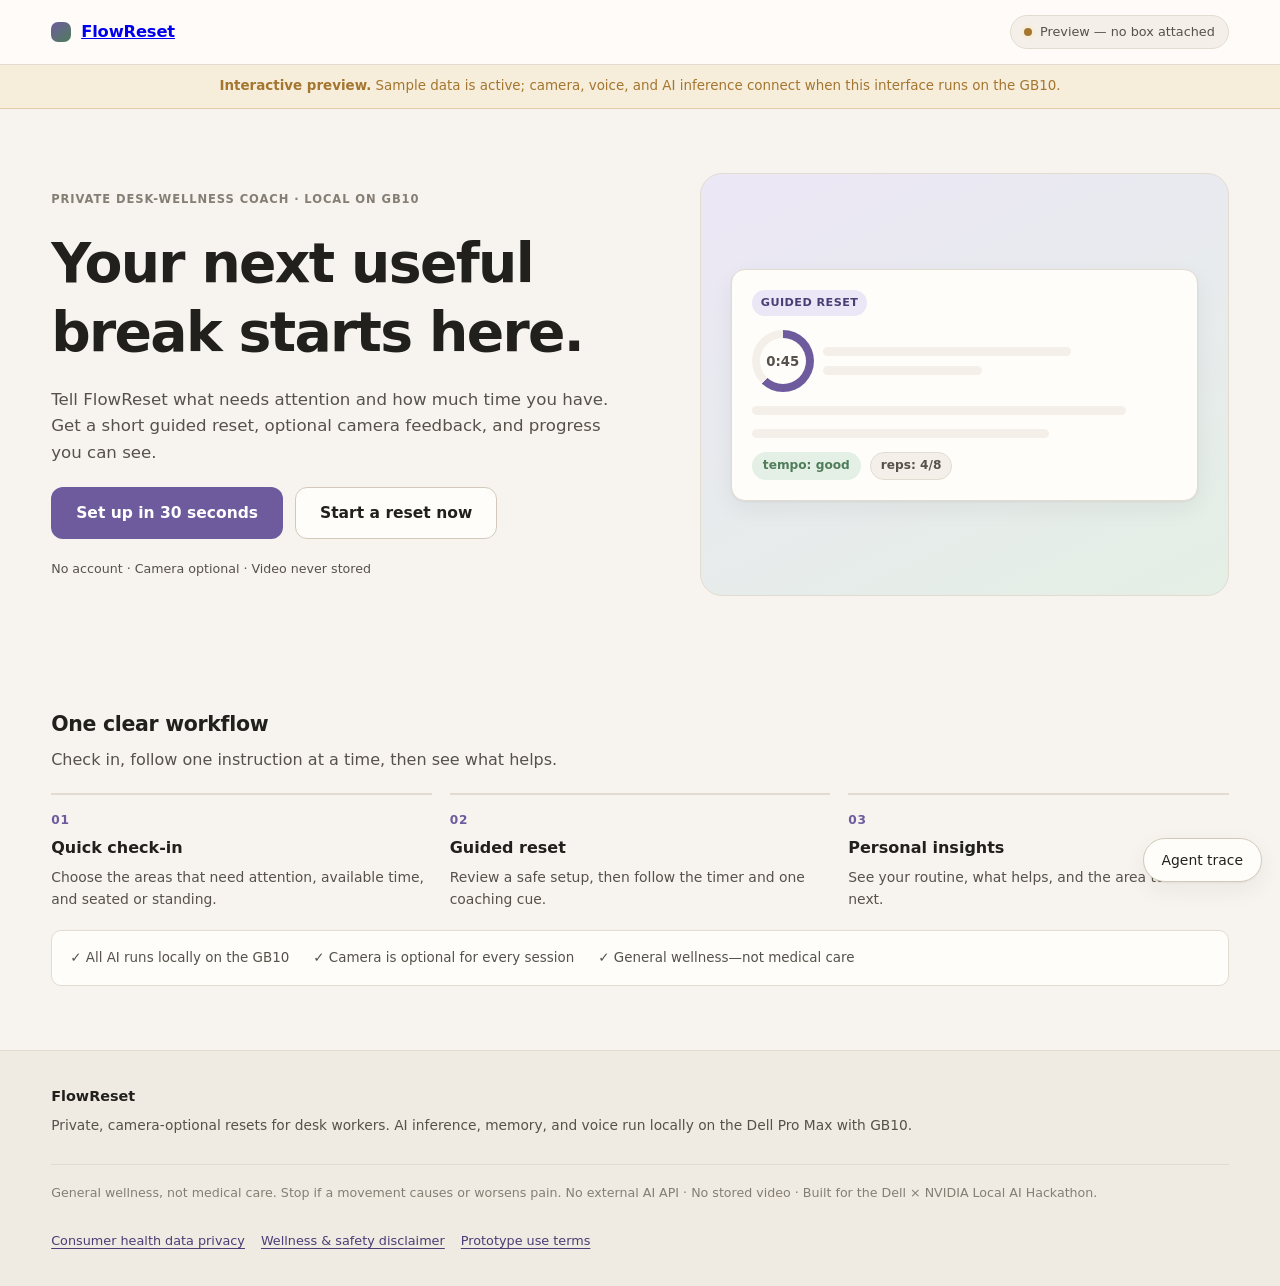
==== commit 69262a12: "feat: working OpenClaw runtime, deterministic demo circuits, local model wiring Runtime - Implement " ====
--- a/ui/preview.html
+++ b/ui/preview.html
@@ -136,6 +136,7 @@
 .settings-shortcut:hover,
 .settings-shortcut[aria-current="page"] { background: var(--surface-2); color: var(--ink); }
 .settings-shortcut:disabled { opacity: 0.42; cursor: not-allowed; }
+.settings-title { justify-content: space-between; }
 
 .status {
   display: flex; align-items: center; gap: 8px;
@@ -481,6 +482,38 @@
 .camera-consent strong { color: var(--ink); }
 @media (max-width: 760px) { .ready-list { grid-template-columns: 1fr; } }
 
+.coach-mode-picker {
+  display: grid; gap: 11px; min-width: 0; margin: 0; padding: 0;
+  border: 0;
+}
+.coach-mode-picker legend {
+  display: grid; gap: 2px; width: 100%; margin-bottom: 10px;
+}
+.coach-mode-options {
+  display: grid; grid-template-columns: repeat(2, minmax(0, 1fr)); gap: 10px;
+}
+.coach-mode {
+  display: grid; gap: 5px; text-align: left; padding: 15px;
+  color: var(--ink); background: var(--surface);
+  border: 1px solid var(--line); border-radius: 12px;
+}
+.coach-mode:hover { border-color: var(--line-strong); }
+.coach-mode[aria-pressed="true"] {
+  border-color: var(--accent);
+  background: color-mix(in srgb, var(--accent-soft) 72%, var(--surface));
+  box-shadow: inset 0 0 0 1px var(--accent);
+}
+.coach-mode > span:not(.mode-heading),
+.coach-mode small { color: var(--ink-2); }
+.mode-heading { display: flex; justify-content: space-between; align-items: center; gap: 10px; }
+.plan-tag {
+  padding: 2px 8px; border-radius: 999px; background: var(--surface-2);
+  color: var(--ink-2); font-size: 0.68rem; font-weight: 650;
+  letter-spacing: 0.04em; text-transform: uppercase;
+}
+.plan-tag.premium { background: var(--accent); color: white; }
+@media (max-width: 760px) { .coach-mode-options { grid-template-columns: 1fr; } }
+
 /* guided session */
 
 .session { display: grid; gap: 20px; grid-template-columns: minmax(0, 1.1fr) minmax(0, 1fr); align-items: start; }
@@ -498,13 +531,67 @@
 .move-name { font-size: 1.22rem; font-weight: 580; }
 .move-cue { color: var(--ink-2); max-width: 40ch; }
 
-.ask-row { display: flex; flex-wrap: wrap; gap: 8px; align-items: center; }
 .chip-btn {
   background: var(--surface-2, transparent); color: var(--ink-2);
   border: 1px solid var(--line, #363242); border-radius: 999px;
   padding: 6px 14px; font-size: 13px; cursor: pointer;
 }
 .chip-btn:hover { border-color: var(--accent); color: var(--ink); }
+.voice-coach {
+  display: grid; gap: 14px; padding: 17px;
+  border: 1px solid var(--line); border-radius: var(--radius);
+  background: var(--surface);
+}
+.voice-coach[data-enabled="true"] {
+  border-color: color-mix(in srgb, var(--accent) 48%, var(--line));
+  background: linear-gradient(145deg, var(--surface), var(--accent-soft));
+}
+.voice-coach-head {
+  display: flex; justify-content: space-between; align-items: center; gap: 18px;
+}
+.voice-coach-head h2 { margin-top: 2px; font-size: 1.05rem; }
+.voice-off-note { display: grid; gap: 2px; padding-top: 12px; border-top: 1px solid var(--line); }
+.voice-conversation { display: grid; gap: 12px; }
+.voice-presence {
+  display: flex; gap: 11px; align-items: center; padding: 10px 12px;
+  background: color-mix(in srgb, var(--surface) 80%, transparent);
+  border: 1px solid var(--line); border-radius: 10px;
+}
+.voice-presence > div { display: grid; }
+.voice-orb {
+  width: 34px; height: 34px; flex: none; border-radius: 50%;
+  background: radial-gradient(circle at 34% 30%, #fff 0 8%, var(--accent) 10% 48%, var(--green) 100%);
+  box-shadow: 0 0 0 5px color-mix(in srgb, var(--accent) 12%, transparent);
+}
+.voice-coach[data-enabled="true"] .voice-orb { animation: coach-breathe 2.2s ease-in-out infinite; }
+@keyframes coach-breathe {
+  50% { transform: scale(1.07); box-shadow: 0 0 0 8px color-mix(in srgb, var(--accent) 8%, transparent); }
+}
+.conversation-log {
+  display: grid; gap: 8px; max-height: 210px; overflow-y: auto;
+}
+.conversation-message {
+  display: grid; gap: 2px; max-width: 88%; padding: 9px 11px;
+  border-radius: 10px; background: var(--surface); border: 1px solid var(--line);
+}
+.conversation-message[data-role="you"] {
+  justify-self: end; background: var(--accent); border-color: var(--accent); color: white;
+}
+.conversation-message > span { font-size: 0.68rem; font-weight: 650; text-transform: uppercase; letter-spacing: 0.04em; opacity: 0.72; }
+.conversation-message p { font-size: 0.84rem; }
+.voice-suggestions { display: flex; flex-wrap: wrap; gap: 7px; }
+.coach-question { display: grid; grid-template-columns: minmax(0, 1fr) auto auto; gap: 8px; }
+.coach-question .btn { white-space: nowrap; padding-inline: 13px; }
+.coach-question button:disabled { cursor: not-allowed; opacity: 0.58; }
+.sr-only {
+  position: absolute; width: 1px; height: 1px; padding: 0; margin: -1px;
+  overflow: hidden; clip: rect(0, 0, 0, 0); white-space: nowrap; border: 0;
+}
+@media (max-width: 680px) {
+  .voice-coach-head { align-items: flex-start; }
+  .coach-question { grid-template-columns: 1fr auto; }
+  .coach-question input { grid-column: 1 / -1; }
+}
 .move-muscles {
   color: var(--ink-3, var(--ink-2)); font-size: 13px; letter-spacing: .02em;
   margin-top: 6px; text-transform: lowercase;
@@ -588,6 +675,8 @@
 .motion-chest-open .guide-arm-left { transform-origin: 100% 0%; animation: guide-open-left 2.7s ease-in-out infinite; }
 .motion-chest-open .guide-arm-right { transform-origin: 0% 0%; animation: guide-open-right 2.7s ease-in-out infinite; }
 .motion-chest-open .guide-shoulders { animation: guide-chest 2.7s ease-in-out infinite; }
+.motion-y-raise .guide-arm-left { transform-origin: 100% 0%; animation: guide-y-left 2.7s ease-in-out infinite; }
+.motion-y-raise .guide-arm-right { transform-origin: 0% 0%; animation: guide-y-right 2.7s ease-in-out infinite; }
 .motion-chin-tuck .guide-head { animation: guide-chin 2.2s ease-in-out infinite; }
 .motion-seated-twist .guide-upper { transform-origin: 50% 92%; animation: guide-twist 2.8s ease-in-out infinite; }
 .motion-cat-cow .guide-upper { transform-origin: 50% 100%; animation: guide-cat-cow 3s ease-in-out infinite; }
@@ -607,9 +696,11 @@
 .motion-glute-squeeze .guide-hip-left,
 .motion-glute-squeeze .guide-hip-right { animation: guide-glute 2s ease-in-out infinite; }
 .motion-figure-four .guide-leg-right { transform-origin: 50% 0%; animation: guide-figure-four 2.8s ease-in-out infinite; }
+.motion-hip-circles .guide-lower { transform-origin: 50% 18%; animation: guide-hip-circle 2.8s ease-in-out infinite; }
 .motion-squat .guide-body { animation: guide-squat 2.8s ease-in-out infinite; }
 .motion-squat .guide-leg-left { transform-origin: 50% 0%; animation: guide-squat-left 2.8s ease-in-out infinite; }
 .motion-squat .guide-leg-right { transform-origin: 50% 0%; animation: guide-squat-right 2.8s ease-in-out infinite; }
+.motion-calf-raise .guide-body { animation: guide-calf-raise 2.2s ease-in-out infinite; }
 .motion-hip-hinge .guide-upper { transform-origin: 50% 100%; animation: guide-hinge 2.8s ease-in-out infinite; }
 
 @keyframes guide-neck-tilt { 0%, 15% { transform: rotate(0); } 45%, 75% { transform: rotate(18deg); } 100% { transform: rotate(0); } }
@@ -620,6 +711,8 @@
 @keyframes guide-open-left { 0%, 100% { transform: rotate(0); } 50% { transform: rotate(25deg) translateX(-7px); } }
 @keyframes guide-open-right { 0%, 100% { transform: rotate(0); } 50% { transform: rotate(-25deg) translateX(7px); } }
 @keyframes guide-chest { 0%, 100% { transform: scaleX(1); } 50% { transform: scaleX(1.18); } }
+@keyframes guide-y-left { 0%, 100% { transform: rotate(0); } 50%, 72% { transform: rotate(145deg) translate(-7px, -5px); } }
+@keyframes guide-y-right { 0%, 100% { transform: rotate(0); } 50%, 72% { transform: rotate(-145deg) translate(7px, -5px); } }
 @keyframes guide-chin { 0%, 100% { transform: translateX(7px); } 50% { transform: translateX(-7px); } }
 @keyframes guide-twist { 0%, 100% { transform: skewX(0) scaleX(1); } 50% { transform: skewX(-11deg) scaleX(.82); } }
 @keyframes guide-cat-cow { 0%, 100% { transform: skewX(0) scaleY(1); } 50% { transform: skewX(8deg) scaleY(.88) translateY(9px); } }
@@ -635,9 +728,11 @@
 @keyframes guide-breathe { 0%, 100% { transform: scale(.82); opacity: .15; } 50% { transform: scale(1.28); opacity: .42; } }
 @keyframes guide-glute { 0%, 100% { transform: scale(1); } 50% { transform: scale(1.65); } }
 @keyframes guide-figure-four { 0%, 100% { transform: rotate(0); } 50%, 75% { transform: rotate(73deg) translate(20px, -12px); } }
+@keyframes guide-hip-circle { 0%, 100% { transform: translate(0, 0); } 25% { transform: translate(10px, -3px); } 50% { transform: translate(0, 7px); } 75% { transform: translate(-10px, -3px); } }
 @keyframes guide-squat { 0%, 100% { transform: translateY(-4px); } 50% { transform: translateY(28px); } }
 @keyframes guide-squat-left { 0%, 100% { transform: rotate(0); } 50% { transform: rotate(22deg); } }
 @keyframes guide-squat-right { 0%, 100% { transform: rotate(0); } 50% { transform: rotate(-22deg); } }
+@keyframes guide-calf-raise { 0%, 20%, 100% { transform: translateY(0); } 50%, 72% { transform: translateY(-16px); } }
 @keyframes guide-hinge { 0%, 100% { transform: rotate(0); } 50%, 72% { transform: rotate(38deg); } }
 
 .camera-toolbar {
@@ -678,6 +773,27 @@
 .video-status[data-state="adjust"] .video-status-dot,
 .video-status[data-state="reframe"] .video-status-dot,
 .video-status[data-state="scanning"] .video-status-dot { background: var(--amber); box-shadow: 0 0 0 4px var(--amber-soft); }
+/* holding: framed correctly, still counting down to ready. Pulsing green
+   reads as "nearly there" where a static amber reads as "still wrong". */
+.video-status[data-state="holding"] .video-status-dot {
+  background: var(--green); box-shadow: 0 0 0 4px var(--green-soft);
+  animation: framePulse 0.9s ease-in-out infinite;
+}
+@keyframes framePulse { 50% { opacity: 0.35; } }
+
+.frame-go {
+  width: 100%; transition: background 0.2s, color 0.2s, border-color 0.2s;
+}
+.frame-go[disabled] {
+  background: transparent; color: var(--ink-2);
+  border: 1px dashed var(--line); cursor: default;
+}
+.frame-go[data-ready="true"] {
+  background: var(--green, #7fc98f); color: #14210f; border: 0; font-weight: 600;
+}
+@media (prefers-reduced-motion: reduce) {
+  .video-status[data-state="holding"] .video-status-dot { animation: none; }
+}
 
 /* employee wellness library */
 .library-hero {
@@ -685,6 +801,10 @@
   gap: 24px; align-items: center;
   background: linear-gradient(135deg, var(--surface), var(--accent-soft));
 }
+.library-section { gap: 18px; padding-top: 12px; }
+.library-section-head {
+  display: flex; justify-content: space-between; align-items: flex-end; gap: 24px;
+}
 .library-boundary {
   display: grid; gap: 7px; padding: 18px; border-radius: var(--radius-sm);
   background: var(--surface); border: 1px solid var(--line);
@@ -692,9 +812,22 @@
 .link-btn { display: inline-flex; text-decoration: none; width: fit-content; }
 .library-grid { grid-template-columns: repeat(2, minmax(0, 1fr)); }
 .library-topic { box-shadow: none; }
+.library-topic-open {
+  display: grid; gap: 9px; width: 100%; min-height: 0; padding: 0;
+  text-align: left; color: inherit; background: transparent; border: 0;
+}
+.library-topic-open .row { align-items: flex-start; }
+.library-topic-open .row > span:last-child { display: grid; }
+.library-topic-open strong { font-size: 1.02rem; line-height: 1.3; }
+.library-topic-open:hover .topic-open-hint { color: var(--accent); }
+.topic-open-hint {
+  color: var(--accent-ink); font-size: 0.78rem; font-weight: 620;
+}
+.library-topic-actions { margin-top: auto; padding-top: 4px; }
+.library-topic-actions .btn { font-size: 0.78rem; padding: 8px 12px; }
 .library-topic details { border-top: 1px solid var(--line); padding-top: 10px; }
 .library-topic summary { cursor: pointer; font-size: 0.84rem; font-weight: 570; }
-.library-topic ul { margin: 10px 0; padding-left: 18px; color: var(--ink-2); font-size: 0.82rem; }
+.library-topic details p { margin-top: 9px; }
 .library-icon {
   width: 34px; height: 34px; border-radius: 10px; flex: none;
   display: grid; place-items: center; background: var(--accent-soft); color: var(--accent-ink);
@@ -702,6 +835,65 @@
 .topic-sources { display: grid; gap: 4px; margin-top: auto; }
 .topic-sources a { font-size: 0.74rem; color: var(--accent-ink); text-decoration: none; }
 .topic-sources a:hover { text-decoration: underline; }
+.library-search {
+  display: grid; gap: 5px; min-width: min(320px, 100%);
+  color: var(--ink-2);
+}
+.library-search input { min-width: 0; }
+.library-filters { display: flex; flex-wrap: wrap; gap: 8px; }
+.library-filters .chip { padding: 7px 13px; font-size: 0.82rem; }
+.exercise-library-grid {
+  display: grid; grid-template-columns: repeat(3, minmax(0, 1fr));
+  gap: 14px; align-items: stretch;
+}
+.exercise-guide-card { box-shadow: none; min-width: 0; }
+.exercise-guide-head { display: flex; align-items: flex-start; gap: 12px; }
+.exercise-guide-head > div { min-width: 0; }
+.exercise-guide-head .row { gap: 5px; margin-top: 7px; }
+.exercise-guide-head .pill { font-size: 0.67rem; padding: 2px 7px; }
+.exercise-targets {
+  color: var(--accent-ink); font-size: 0.74rem; text-transform: capitalize;
+}
+.exercise-instruction {
+  display: grid; grid-template-columns: 58px minmax(0, 1fr);
+  gap: 9px; padding-top: 9px; border-top: 1px solid var(--line);
+}
+.exercise-instruction span {
+  color: var(--ink-3); font-size: 0.68rem; font-weight: 650;
+  text-transform: uppercase; letter-spacing: 0.05em;
+}
+.exercise-instruction p { color: var(--ink-2); font-size: 0.79rem; line-height: 1.45; }
+.exercise-demo-button { width: 100%; margin-top: auto; }
+.exercise-demo-dialog {
+  width: min(900px, calc(100vw - 32px)); max-height: min(760px, calc(100vh - 32px));
+  padding: 0; color: var(--ink); background: var(--surface);
+  border: 1px solid var(--line); border-radius: 18px; box-shadow: 0 28px 90px rgba(22, 18, 28, 0.3);
+}
+.exercise-demo-dialog::backdrop {
+  background: rgba(23, 20, 29, 0.58); backdrop-filter: blur(4px);
+}
+.exercise-demo-shell { display: grid; gap: 18px; padding: clamp(18px, 3vw, 28px); }
+.exercise-demo-head {
+  display: flex; justify-content: space-between; align-items: flex-start; gap: 18px;
+}
+.exercise-demo-layout {
+  display: grid; grid-template-columns: minmax(300px, 0.95fr) minmax(0, 1.05fr);
+  gap: 22px; align-items: center;
+}
+.exercise-demo-stage {
+  min-height: 390px; display: grid; place-items: center; overflow: hidden;
+  background: linear-gradient(145deg, var(--surface-2), var(--accent-soft));
+  border: 1px solid color-mix(in srgb, var(--accent) 22%, var(--line));
+  border-radius: 15px;
+}
+.exercise-demo-stage .movement-figure { width: min(92%, 420px); }
+.exercise-demo-stage.paused * { animation-play-state: paused !important; }
+.library-governance summary {
+  cursor: pointer; display: flex; justify-content: space-between; gap: 20px;
+}
+.library-governance summary span { display: grid; }
+.library-governance summary small { color: var(--ink-3); font-weight: 400; }
+.library-governance[open] summary { margin-bottom: 18px; }
 .privacy-architecture {
   display: grid; grid-template-columns: minmax(0, 0.7fr) minmax(0, 1.3fr);
   gap: 24px; align-items: start;
@@ -713,6 +905,14 @@
 @media (max-width: 820px) {
   .library-hero, .privacy-architecture { grid-template-columns: 1fr; }
   .library-grid, .retention-grid { grid-template-columns: 1fr; }
+  .exercise-library-grid { grid-template-columns: repeat(2, minmax(0, 1fr)); }
+  .exercise-demo-layout { grid-template-columns: 1fr; }
+  .exercise-demo-stage { min-height: 300px; }
+  .library-section-head { align-items: stretch; flex-direction: column; }
+  .library-search { width: 100%; }
+}
+@media (max-width: 560px) {
+  .exercise-library-grid { grid-template-columns: 1fr; }
 }
 
 .cam-wrap {
@@ -933,6 +1133,275 @@
 @media (prefers-reduced-motion: reduce) {
   *, *::before, *::after { animation-duration: 0.01ms !important; transition-duration: 0.01ms !important; }
 }
+
+/* A repeated move is a set, not a duplicate row. */
+.set-tag {
+  margin-left: 10px; font-size: 0.74rem; color: var(--ink-3);
+  border: 1px solid var(--line); border-radius: 999px; padding: 2px 8px;
+}
+
+/* ── movement guide, embedded in the camera frame ──
+   A ghost figure the user mirrors, not a diagram beside the video. Sits above
+   the pose skeleton but below the framing outline, and never intercepts
+   clicks. */
+.guide-ghost {
+  position: absolute; inset: 0; z-index: 2;
+  display: grid; place-items: center; padding: 6% 6% 22%;
+  pointer-events: none; opacity: 0.42;
+  transition: opacity 0.25s ease;
+}
+.guide-ghost svg { width: auto; height: 100%; max-width: 100%; }
+.cam-wrap[data-guide="off"] .guide-ghost,
+.cam-wrap[data-guide="off"] .guide-caption { opacity: 0; }
+
+.guide-caption {
+  position: absolute; left: 0; right: 0; bottom: 0; z-index: 3;
+  padding: 34px 16px 14px;
+  background: linear-gradient(to top, rgba(12, 10, 16, 0.88), transparent);
+  color: #fff; pointer-events: none; transition: opacity 0.25s ease;
+}
+.guide-caption-move {
+  display: inline-block; font-size: 0.72rem; letter-spacing: 0.06em;
+  text-transform: uppercase; opacity: 0.75; margin-bottom: 3px;
+}
+.guide-caption p { font-size: 0.9rem; line-height: 1.45; }
+.guide-caption-during { opacity: 0.78; font-size: 0.83rem; }
+
+.guide-toggle {
+  position: absolute; right: 10px; top: 10px; z-index: 4;
+  background: rgba(20, 18, 16, 0.72); color: #fff; border: 0;
+  border-radius: 999px; padding: 5px 13px; font-size: 0.74rem;
+  backdrop-filter: blur(6px);
+}
+.guide-toggle[aria-pressed="false"] { opacity: 0.55; }
+
+/* The camera panel is now the main stage, so give it room to breathe. */
+.cam-wrap { min-height: 320px; }
+
+@media (prefers-reduced-motion: reduce) {
+  .guide-ghost, .guide-caption { transition: none; }
+}
+
+/* The caption now owns the bottom of the frame, so the privacy flag moves to
+   the top-left rather than sitting on top of the movement instruction. */
+.cam-flag { top: 10px; bottom: auto; }
+
+/* ── My insights ─────────────────────────────────────────────────────
+   Lead with one causal pattern, then supporting detail. A stat wall makes
+   every number equally important, which makes none of them actionable. */
+
+.insights-head {
+  display: flex; gap: 24px; align-items: flex-end; justify-content: space-between;
+  flex-wrap: wrap;
+}
+.insights-topline { display: flex; gap: 28px; }
+.insights-topline div { display: grid; }
+.insights-topline strong {
+  font-size: 1.85rem; font-weight: 600; line-height: 1.1; letter-spacing: -0.02em;
+}
+.insights-topline span { font-size: 0.76rem; color: var(--ink-2); }
+
+/* Time-of-day strip: four coarse blocks, because "after 4pm" is a pattern
+   someone can act on and a 24-bar histogram of nine sessions is noise. */
+.daypart-strip {
+  display: grid; grid-template-columns: repeat(4, 1fr); gap: 10px;
+  margin-top: 6px; max-width: 460px;
+}
+.daypart { display: grid; gap: 5px; justify-items: center; }
+.daypart-bar {
+  width: 100%; height: 56px; background: var(--surface-2);
+  border-radius: 7px; display: flex; align-items: flex-end; overflow: hidden;
+}
+.daypart-bar span { width: 100%; background: var(--accent); border-radius: 7px 7px 0 0; }
+.daypart[data-peak="true"] .daypart-bar span { background: var(--green); }
+.daypart-label { font-size: 0.7rem; color: var(--ink-2); text-align: center; }
+.daypart-count { font-size: 0.78rem; font-weight: 600; }
+
+.best-move {
+  display: flex; gap: 22px; align-items: center; justify-content: space-between;
+  flex-wrap: wrap; border-left: 3px solid var(--green);
+}
+
+.insight-lower {
+  display: grid; gap: 20px; grid-template-columns: minmax(0, 1.5fr) minmax(0, 1fr);
+  align-items: start;
+}
+@media (max-width: 980px) { .insight-lower { grid-template-columns: 1fr; } }
+
+/* History as a timeline, not a table hidden behind a disclosure triangle:
+   it is the evidence for every claim above it. */
+.session-timeline { list-style: none; margin: 0; padding: 0; display: grid; gap: 2px; }
+.session-row {
+  display: grid; grid-template-columns: 70px minmax(0, 1fr); gap: 14px;
+  padding: 12px 0; border-top: 1px solid var(--line);
+}
+.session-row:first-child { border-top: 0; }
+.session-when { display: grid; gap: 1px; }
+.session-when strong { font-size: 0.86rem; }
+.session-body { display: grid; gap: 4px; min-width: 0; }
+.session-row[data-live="true"] { background: var(--accent-soft); border-radius: 8px; padding-inline: 10px; }
+
+.coverage-meter {
+  height: 9px; border-radius: 999px; background: var(--surface-2); overflow: hidden;
+}
+.coverage-meter span { display: block; height: 100%; background: var(--accent); border-radius: 999px; }
+.coverage-count strong { font-size: 1.3rem; }
+
+/* ── Learn ───────────────────────────────────────────────────────────
+   Practice history is what separates a personal library from a catalog. */
+
+.learn-progress { display: grid; gap: 6px; max-width: 420px; }
+.learn-progress-bar {
+  height: 8px; border-radius: 999px; background: var(--surface-2); overflow: hidden;
+}
+.learn-progress-bar span { display: block; height: 100%; background: var(--green); border-radius: 999px; }
+
+.practice-badge {
+  margin-left: auto; align-self: flex-start; flex: none;
+  font-size: 0.73rem; font-weight: 600; padding: 3px 9px; border-radius: 999px;
+  background: var(--green-soft); color: var(--green); white-space: nowrap;
+}
+.practice-badge.new {
+  background: var(--surface-2); color: var(--ink-3); font-weight: 500;
+}
+.exercise-guide-card[data-practised="no"] { border-style: dashed; }
+
+.exercise-muscles { font-size: 0.82rem; }
+.exercise-muscles .eyebrow { margin-right: 6px; }
+.exercise-feel {
+  font-size: 0.83rem; color: var(--ink-2); font-style: italic;
+  border-left: 2px solid var(--accent); padding-left: 10px;
+}
+
+.chip-count {
+  display: inline-block; margin-left: 5px; font-size: 0.72rem;
+  opacity: 0.6; font-variant-numeric: tabular-nums;
+}
+
+/* ── explicit theme override ──
+   The media query above follows the operating system. A host that offers its
+   own light/dark toggle stamps data-theme on the root, and that choice must
+   win in *both* directions — so the tokens are restated here rather than
+   relying on the media query, which cannot be overridden by a later match. */
+:root[data-theme="light"] {
+  --bg: #f7f4ef; --bg-sunk: #efeae2; --surface: #fffdfa; --surface-2: #f4f0e9;
+  --line: #e2dbd0; --line-strong: #d2c9ba;
+  --ink: #22201d; --ink-2: #56514a; --ink-3: #857e74;
+  --accent: #6d5b9e; --accent-soft: #ece7f6; --accent-ink: #4b3d75;
+  --green: #4f7d5a; --green-soft: #e4efe5;
+  --amber: #a4762f; --amber-soft: #f6edda;
+  --rose: #9c5545; --rose-soft: #f7e7e2;
+  --shadow: 0 1px 2px rgba(40, 34, 26, 0.05), 0 8px 24px rgba(40, 34, 26, 0.06);
+}
+:root[data-theme="dark"] {
+  --bg: #17161a; --bg-sunk: #121115; --surface: #201f24; --surface-2: #26252b;
+  --line: #33313a; --line-strong: #443f4d;
+  --ink: #f0ece6; --ink-2: #b9b3ab; --ink-3: #8a8379;
+  --accent: #a996de; --accent-soft: #2b2740; --accent-ink: #c9bcf0;
+  --green: #8fc09b; --green-soft: #1f2d23;
+  --amber: #d8b071; --amber-soft: #2e2718;
+  --rose: #d99a89; --rose-soft: #31211e;
+  --shadow: 0 1px 2px rgba(0, 0, 0, 0.4), 0 10px 30px rgba(0, 0, 0, 0.3);
+}
+
+/* Learn cards are scannable summaries, not documents: name, state, a few
+   chips, the muscles worked, and a way in. Setup and form cues moved to the
+   demo dialog — the card's job is to help you choose, not to teach. */
+.exercise-guide-card { gap: 10px; }
+.exercise-muscles {
+  font-size: 0.83rem; color: var(--ink-2); margin: 0;
+  text-transform: lowercase;
+}
+.exercise-guide-card .exercise-demo-button { justify-self: start; padding: 8px 16px; }
+.exercise-library-grid { align-items: start; }
+
+/* ── wellbeing score ──
+   One number, with its parts visible underneath. Oura shows contributors for
+   a reason: a score whose derivation is hidden is one people stop trusting. */
+.score-card {
+  display: grid; grid-template-columns: auto minmax(0, 1fr); gap: 30px; align-items: center;
+}
+@media (max-width: 760px) { .score-card { grid-template-columns: 1fr; justify-items: center; } }
+
+.score-ring-wrap { position: relative; width: 128px; height: 128px; }
+.score-ring { width: 128px; height: 128px; transform: rotate(-90deg); }
+.score-ring circle { fill: none; stroke-width: 11; stroke-linecap: round; }
+.ring-track { stroke: var(--surface-2); }
+.ring-fill { stroke: var(--accent); transition: stroke-dasharray 0.6s ease; }
+.score-value {
+  position: absolute; inset: 0; display: grid; place-content: center; text-align: center;
+}
+.score-value strong { font-size: 2.3rem; font-weight: 620; line-height: 1; letter-spacing: -0.03em; }
+.score-value span { font-size: 0.74rem; color: var(--ink-2); text-transform: uppercase; letter-spacing: 0.06em; }
+
+.score-parts { list-style: none; margin: 0; padding: 0; display: grid; gap: 13px; }
+.score-part-head {
+  display: flex; justify-content: space-between; align-items: baseline;
+  font-size: 0.88rem; font-weight: 520;
+}
+.score-part-num { font-variant-numeric: tabular-nums; font-size: 0.82rem; }
+.score-part-bar {
+  height: 6px; border-radius: 999px; background: var(--surface-2);
+  overflow: hidden; margin: 4px 0 2px;
+}
+.score-part-bar span { display: block; height: 100%; background: var(--accent); border-radius: 999px; }
+.score-focus {
+  font-size: 0.86rem; border-left: 2px solid var(--amber);
+  padding-left: 11px; color: var(--ink-2);
+}
+
+/* ── check-in ── the one signal the camera cannot infer ── */
+.checkin-card { display: grid; gap: 18px; }
+.checkin-controls { display: grid; gap: 10px; justify-items: start; }
+.checkin-row { display: flex; flex-wrap: wrap; gap: 7px; }
+.level-chip {
+  display: inline-flex; align-items: center; gap: 7px;
+  background: transparent; color: var(--ink-2);
+  border: 1px solid var(--line); border-radius: 999px;
+  padding: 6px 14px; font-size: 0.85rem;
+}
+.level-chip[aria-pressed="true"] { border-color: var(--accent); color: var(--ink); background: var(--accent-soft); }
+.level-dot { width: 9px; height: 9px; border-radius: 50%; flex: none; }
+.level-dot[data-lv="1"] { background: var(--green); }
+.level-dot[data-lv="2"] { background: color-mix(in srgb, var(--green) 65%, var(--amber)); }
+.level-dot[data-lv="3"] { background: var(--amber); }
+.level-dot[data-lv="4"] { background: color-mix(in srgb, var(--amber) 55%, var(--rose)); }
+.level-dot[data-lv="5"] { background: var(--rose); }
+
+.checkin-trend { display: grid; gap: 8px; border-top: 1px solid var(--line); padding-top: 16px; }
+.trend-strip {
+  display: flex; align-items: flex-end; gap: 4px; height: 62px;
+  padding: 4px; background: var(--surface-2); border-radius: 9px;
+}
+.trend-bar {
+  flex: 1; min-height: 5px; border-radius: 3px 3px 0 0;
+  background: var(--ink-3); opacity: 0.55;
+}
+.trend-bar[data-reset="true"] { background: var(--accent); opacity: 1; }
+.checkin-compare strong { font-variant-numeric: tabular-nums; }
+
+/* ── consistency calendar ── each square a day; the streak is the point ── */
+.cal-grid {
+  display: grid; grid-template-rows: repeat(7, 1fr); grid-auto-flow: column;
+  gap: 4px; justify-content: start;
+}
+.cal-cell, .cal-key i {
+  width: 15px; height: 15px; border-radius: 4px; display: block;
+  background: var(--surface-2);
+}
+.cal-cell[data-lv="1"], .cal-key i[data-lv="1"] { background: color-mix(in srgb, var(--accent) 32%, var(--surface-2)); }
+.cal-cell[data-lv="2"], .cal-key i[data-lv="2"] { background: color-mix(in srgb, var(--accent) 62%, var(--surface-2)); }
+.cal-cell[data-lv="3"], .cal-key i[data-lv="3"] { background: var(--accent); }
+.cal-key { display: flex; align-items: center; gap: 4px; font-size: 0.72rem; color: var(--ink-3); }
+
+/* ── body map ── the axis is your own body, so it reads faster than bars ── */
+.bodymap-wrap { display: grid; place-items: center; padding: 6px 0; }
+.bodymap { width: 128px; height: auto; }
+.bm-base { fill: var(--surface-2); }
+.bm-heat ellipse { fill: var(--rose); }
+.bodymap-legend { list-style: none; margin: 0; padding: 0; display: grid; gap: 6px; font-size: 0.83rem; }
+.bodymap-legend li { display: flex; align-items: center; gap: 8px; }
+.legend-swatch { width: 11px; height: 11px; border-radius: 3px; background: var(--rose); flex: none; }
 
 </style>
 
@@ -1081,8 +1550,64 @@
   ctx.globalAlpha = 1;
 }
 
+/** The guided frame: the outline the user positions themselves into.
+ *
+ * Drawn beneath the skeleton so it reads as a target, not as tracking. Its
+ * shape encodes what the current move actually needs — a torso box for seated
+ * work, a taller full-body box when the form rules depend on seeing ankles.
+ * `state` is the server's frame check, so the outline, the ready indicator
+ * and the spoken cue can never disagree.
+ */
+function drawFrameGuide(canvas, state) {
+  if (!state || !canvas) return;
+  const ctx = canvas.getContext("2d");
+  const W = canvas.width;
+  const H = canvas.height;
+
+  // Full body wants nearly the whole height; torso sits in the upper-middle.
+  const box =
+    state.target === "full_body"
+      ? { x: W * 0.24, y: H * 0.05, w: W * 0.52, h: H * 0.9 }
+      : { x: W * 0.2, y: H * 0.08, w: W * 0.6, h: H * 0.66 };
+
+  const ok = !!state.ok;
+  const ready = !!state.ready;
+  const colour = ready ? "#7fc98f" : ok ? "#e2c66b" : "#e08a7a";
+
+  ctx.save();
+  ctx.setLineDash(ready ? [] : [10, 8]);
+  ctx.lineWidth = ready ? 4 : 3;
+  ctx.strokeStyle = colour;
+  ctx.globalAlpha = ready ? 0.95 : 0.75;
+
+  const r = 18;
+  ctx.beginPath();
+  ctx.moveTo(box.x + r, box.y);
+  ctx.arcTo(box.x + box.w, box.y, box.x + box.w, box.y + box.h, r);
+  ctx.arcTo(box.x + box.w, box.y + box.h, box.x, box.y + box.h, r);
+  ctx.arcTo(box.x, box.y + box.h, box.x, box.y, r);
+  ctx.arcTo(box.x, box.y, box.x + box.w, box.y, r);
+  ctx.closePath();
+  ctx.stroke();
+
+  // While holding position, fill the outline clockwise so the wait is legible
+  // rather than a frozen box the user assumes has hung.
+  if (ok && !ready && state.held_s > 0) {
+    const pct = Math.min(state.held_s / 1.2, 1);
+    ctx.setLineDash([]);
+    ctx.globalAlpha = 0.9;
+    ctx.lineWidth = 5;
+    ctx.strokeStyle = "#7fc98f";
+    ctx.beginPath();
+    ctx.arc(W / 2, box.y + box.h + 22, 14, -Math.PI / 2, -Math.PI / 2 + pct * Math.PI * 2);
+    ctx.stroke();
+  }
+  ctx.restore();
+}
+
   __exports.SKELETON_EDGES = SKELETON_EDGES;
   __exports.drawSkeleton = drawSkeleton;
+  __exports.drawFrameGuide = drawFrameGuide;
 }
 
 /* ── charts.js ── */
@@ -1192,16 +1717,52 @@
  * this be mistaken for the real thing.
  */
 
+// Muscle map, mirrored from agent/muscles.yaml so the preview shows the
+// same teaching layer the box does.
+const MUSCLES = {
+  neck_side_stretch: { primary: ["upper trapezius", "levator scapulae"], feel: "a long line down the side of your neck into the top of your shoulder" },
+  chin_tuck: { primary: ["deep neck flexors"], feel: "the back of your neck lengthening, and a small effort at the front of your throat" },
+  shoulder_rolls: { primary: ["trapezius", "rhomboids"], feel: "your shoulder blades sliding up, back, and down your ribcage" },
+  trap_stretch: { primary: ["upper trapezius"], feel: "a broad stretch from your ear down to the anchored shoulder" },
+  chest_opener: { primary: ["pectoralis major", "pectoralis minor"], feel: "a widening across the front of your chest and collarbones" },
+  y_raise: { primary: ["lower trapezius", "rhomboids"], feel: "the muscles between and just below your shoulder blades switching on" },
+  seated_twist: { primary: ["obliques", "spinal rotators"], feel: "a gentle wringing through your waist and mid-back" },
+  cat_cow: { primary: ["spinal erectors", "abdominals"], feel: "each vertebra moving in turn, from your tailbone to your neck" },
+  thoracic_extension: { primary: ["thoracic erectors"], feel: "your upper back opening backward over the chair edge" },
+  hip_flexor_reset: { primary: ["psoas", "iliacus"], feel: "a stretch across the front of the hip on your back leg" },
+  standing_forward_fold: { primary: ["hamstrings", "spinal erectors"], feel: "a long release down the back of your legs and spine" },
+  hip_circles: { primary: ["hip rotators", "glute medius"], feel: "the joint moving freely where your leg meets your pelvis" },
+  squat: { primary: ["quadriceps", "glutes"], feel: "your thighs and glutes taking the load as you sit back" },
+  calf_raise: { primary: ["gastrocnemius", "soleus"], feel: "your calves shortening at the top, lengthening slowly on the way down" },
+  glute_squeeze: { primary: ["gluteus maximus"], feel: "both glutes contracting evenly underneath you" },
+  figure_four: { primary: ["piriformis", "gluteus medius"], feel: "a deep stretch in the back of the crossed hip" },
+  chair_squat: { primary: ["glutes", "quadriceps"], feel: "your glutes driving you up out of the chair" },
+  hip_hinge: { primary: ["glutes", "hamstrings"], feel: "your hips travelling backward and your hamstrings taking tension" },
+  lunge: { primary: ["quadriceps", "glutes"], feel: "the front thigh and glute working, and the back hip stretching open" },
+  wrist_stretch: { primary: ["wrist flexors", "wrist extensors"], feel: "a stretch along the inside or outside of your forearm" },
+  wrist_prayer: { primary: ["wrist flexors"], feel: "an even stretch across both inner forearms" },
+  finger_fan: { primary: ["hand intrinsics", "finger extensors"], feel: "your fingers spreading fully, then closing fully" },
+  eye_horizon: { primary: ["ciliary muscle"], feel: "your eyes softening as they let go of near focus" },
+  eye_palming: { primary: ["extraocular muscles"], feel: "warmth and complete darkness letting your eyes rest" },
+  eye_figure_eight: { primary: ["extraocular muscles"], feel: "your eyes travelling smoothly to the edges of their range" },
+  box_breath: { primary: ["diaphragm"], feel: "your lower ribs widening on the way in, softening on the way out" },
+};
+
 const MOVES = {
   neck_side_stretch: { name: "Neck side stretch", seconds: 45, targets: ["neck"], cues: { setup: "Sit tall. Let your right ear drift toward your right shoulder.", during: "Breathe out and let the shoulder drop away from your ear." } },
   shoulder_rolls: { name: "Shoulder rolls", seconds: 40, targets: ["shoulders"], cues: { setup: "Arms heavy. Roll your shoulders up, back, and down.", during: "Make the circle bigger — all the way back." } },
   trap_stretch: { name: "Upper trap stretch", seconds: 50, targets: ["neck"], cues: { setup: "Reach your right hand under the chair seat. Tilt your head left.", during: "Long, slow exhale. No pulling — just weight." } },
   chest_opener: { name: "Chest opener", seconds: 35, targets: ["shoulders"], cues: { setup: "Clasp your hands behind your back, or grip the sides of the chair.", during: "Lift your chest and widen across the collarbones." } },
+  y_raise: { name: "Wall Y-raise", seconds: 45, targets: ["shoulders", "back"], seated_ok: true, intensity: "moderate", cues: { setup: "Arms up in a Y. Thumbs back, elbows soft.", during: "Feel your shoulder blades slide down and together." } },
   chin_tuck: { name: "Chin tuck", seconds: 40, targets: ["neck"], cues: { setup: "Look straight ahead. Draw your chin back.", during: "Small movement — the back of your neck should feel long." } },
   seated_twist: { name: "Seated spinal twist", seconds: 50, targets: ["back"], cues: { setup: "Feet flat. Turn your chest to the right, hand on the chair back.", during: "Grow taller as you exhale, then turn a little further." } },
   cat_cow: { name: "Seated cat-cow", seconds: 50, targets: ["back"], cues: { setup: "Hands on your knees. Arch your back, then round it.", during: "Move with your breath." } },
+  thoracic_extension: { name: "Chair-back extension", seconds: 35, targets: ["back", "shoulders"], seated_ok: true, intensity: "gentle", cues: { setup: "Sit back so the chair edge meets your mid-back. Hands behind your head.", during: "Open across the chest and breathe into the stretch." } },
   hip_flexor_reset: { name: "Standing hip flexor reset", seconds: 60, targets: ["hips"], cues: { setup: "Step your right foot back into a short lunge.", during: "Tuck your tailbone under." } },
   standing_forward_fold: { name: "Standing forward fold", seconds: 35, targets: ["back"], cues: { setup: "Feet hip width. Soft knees. Hinge and let your head hang.", during: "Let your neck go completely." } },
+  hip_circles: { name: "Standing hip circles", seconds: 40, targets: ["hips", "sitting"], seated_ok: false, intensity: "gentle", cues: { setup: "Hands on your hips. Draw slow circles with your pelvis.", during: "Widen the circle. Five each direction." } },
+  squat: { name: "Bodyweight squat", seconds: 55, targets: ["sitting", "hips"], seated_ok: false, intensity: "moderate", cues: { setup: "Step back until I can see your ankles.", during: "Slow on the way down — four seconds." } },
+  calf_raise: { name: "Calf raise", seconds: 40, targets: ["sitting", "hips", "legs"], seated_ok: false, intensity: "gentle", cues: { setup: "Stand tall with a chair nearby. Feet hip width.", during: "Rise onto the balls of your feet, pause, and lower slowly." } },
   wrist_stretch: { name: "Wrist extensor stretch", seconds: 45, targets: ["wrists"], cues: { setup: "Arm straight out, palm down. Draw the fingers back.", during: "Ease off if it's sharp." } },
   wrist_prayer: { name: "Prayer stretch", seconds: 30, targets: ["wrists"], cues: { setup: "Palms together at your chest, lower your hands.", during: "Stop where you feel it. Breathe." } },
   finger_fan: { name: "Finger fan and fist", seconds: 25, targets: ["wrists"], cues: { setup: "Spread your fingers wide, then make a loose fist.", during: "Keep the fist loose." } },
@@ -1216,6 +1777,10 @@
   lunge: { name: "Split-stance lunge", seconds: 70, targets: ["glutes", "legs"], cues: { setup: "Step your right foot back about a stride. Both toes pointing forward.", during: "Drop straight down — front shin vertical, torso tall." } },
 };
 
+for (const [key, m] of Object.entries(MUSCLES)) {
+  if (MOVES[key]) MOVES[key].muscles = m;
+}
+
 const BY_SYMPTOM = {
   neck_shoulders: ["neck_side_stretch", "shoulder_rolls", "trap_stretch", "chest_opener", "chin_tuck"],
   back_hips: ["seated_twist", "cat_cow", "hip_flexor_reset", "standing_forward_fold"],
@@ -1236,6 +1801,13 @@
   tired_eyes: "Tired eyes",
   general: "General reset",
 };
+
+// Mirrors agent/routines.py::area_label — short enough to sit in a heading.
+function areaLabel(areas) {
+  const labels = areas.map((a) => LABELS[a] || "Reset");
+  if (labels.length <= 3) return labels.join(" + ");
+  return `${labels[0]} + ${labels[1]} + ${labels.length - 2} more`;
+}
 
 const SOURCE_OSHA = {
   organization: "U.S. Occupational Safety and Health Administration",
@@ -1273,7 +1845,6 @@
       raw_frames: "Memory only; discarded immediately after local inference",
       landmarks: "Session only",
       personal_history: "Until the user deletes it in this prototype; automated retention is a production requirement",
-      employer_reporting: "Aggregate, opted-in cohorts of 10 or more",
     },
   },
 };
@@ -1281,6 +1852,30 @@
 function rng(seed) {
   let s = seed;
   return () => ((s = (s * 1103515245 + 12345) & 0x7fffffff) / 0x7fffffff);
+}
+
+
+/** Seeded check-in history. Deliberately shows a mild downward drift and gaps
+ *  on some days — a perfectly logged, perfectly improving series would look
+ *  fabricated, because it would be. */
+function seededCheckins() {
+  const r = rng(19);
+  const areas = ["neck_shoulders", "back_hips", "legs_glutes", "wrists_hands", "tired_eyes"];
+  const out = [];
+  for (let i = 20; i >= 0; i--) {
+    if (r() < 0.25) continue;                       // days people forget
+    const d = new Date();
+    d.setDate(d.getDate() - i);
+    d.setHours(9 + Math.floor(r() * 8), 0, 0, 0);
+    const drift = 3.6 - (20 - i) * 0.03;            // slow easing over the window
+    const level = Math.max(1, Math.min(5, Math.round(drift + (r() - 0.5) * 1.4)));
+    out.push({
+      logged_at: d.toISOString().slice(0, 19),
+      area: areas[Math.floor(r() * areas.length)],
+      level,
+    });
+  }
+  return out;
 }
 
 function seededHistory() {
@@ -1316,16 +1911,15 @@
   constructor(onMessage) {
     this.onMessage = onMessage;
     this.sessions = seededHistory();
+    this.checkinLog = seededCheckins();
     this.prefs = {
       goal: "reduce_stiffness",
       common_areas: ["neck_shoulders"],
       can_stand: true,
       preferred_duration_min: 3,
       coach_style: "supportive",
-      voice: true,
+      voice: false,
       watch_mode: false,
-      team: "Engineering",
-      workspace_opt_in: false,
     };
     this.plan = null;
     this.session = null;
@@ -1367,14 +1961,28 @@
     if (/can stand|could stand|able to stand|can get up|happy to stand|standing is fine|standing's fine|on my feet|don'?t mind standing/.test(lower)) canStand = true;
     else if (/stay seated|seated only|remain seated|stay in my (chair|seat)|stay at my desk|can'?t stand|cannot stand|can'?t get up|need to sit|have to sit|without standing|on a call|in a meeting|at my desk/.test(lower)) canStand = false;
 
-    if (override?.symptom) symptom = override.symptom;
+    // The check-in is multi-select; `symptom` stays the primary area.
+    let areas = [symptom];
+    if (override?.symptoms?.length) areas = override.symptoms;
+    else if (override?.symptom) areas = [override.symptom];
+    areas = areas.filter((a, i) => BY_SYMPTOM[a] && areas.indexOf(a) === i);
+    if (!areas.length) areas = ["general"];
+    symptom = areas[0];
     if (override?.duration_min) duration = override.duration_min;
     if (override?.can_stand !== undefined) canStand = override.can_stand;
 
-    this._trace({ kind: "intake", parsed: { symptom, duration_min: duration, can_stand: canStand } });
+    this._trace({ kind: "intake", parsed: { symptom, symptoms: areas, duration_min: duration, can_stand: canStand } });
 
     const budget = duration * 60;
-    const pool = BY_SYMPTOM[symptom].filter((k) => canStand || !STANDING_ONLY.includes(k));
+    // Mirrors agent/routines.py::_pick_distinct — each area takes turns, so a
+    // two-area check-in never spends the whole budget on the first one.
+    const queues = areas.map((a) => BY_SYMPTOM[a].filter((k) => canStand || !STANDING_ONLY.includes(k)));
+    const pool = [];
+    for (let rank = 0; queues.some((q) => rank < q.length); rank += 1) {
+      queues.forEach((q) => {
+        if (rank < q.length && !pool.includes(q[rank])) pool.push(q[rank]);
+      });
+    }
     const moves = [];
     let spent = 0;
     const reserve = duration >= 2 ? MOVES.box_breath.seconds : 0;
@@ -1391,13 +1999,14 @@
     setTimeout(() => this._trace({ kind: "model", step: 1, content: "", tool_calls: ["get_reset_history"], latency_ms: 180, model: "qwen3:8b" }), 340);
     setTimeout(() => this._trace({ kind: "tool", name: "get_reset_history", arguments: { days: 7 }, result: this._summary() }), 430);
     setTimeout(() => this._trace({ kind: "model", step: 2, content: "", tool_calls: ["select_approved_routine"], latency_ms: 240, model: "qwen3:8b" }), 560);
-    setTimeout(() => this._trace({ kind: "tool", name: "select_approved_routine", arguments: { symptom, duration_min: duration, can_stand: canStand }, result: { moves } }), 660);
+    setTimeout(() => this._trace({ kind: "tool", name: "select_approved_routine", arguments: { symptom, symptoms: areas, duration_min: duration, can_stand: canStand }, result: { moves } }), 660);
 
     const s = this._summary();
     const count = s.by_symptom[symptom] || 0;
     const plan = {
       symptom,
-      symptom_label: LABELS[symptom],
+      symptoms: areas,
+      symptom_label: areaLabel(areas),
       duration_min: duration,
       estimated_seconds: spent,
       moves,
@@ -1413,7 +2022,7 @@
     this.liveSessionId = 9000 + this.sessions.length;
 
     const why = [
-      `You said ${LABELS[symptom].toLowerCase()}, ${canStand ? "standing is fine" : "seated only"}, ${duration} min.`,
+      `You said ${areaLabel(areas).toLowerCase()}, ${canStand ? "standing is fine" : "seated only"}, ${duration} min.`,
       `${moves.length} moves from the approved library, about ${spent}s total.`,
     ];
     if (count > 1) why.push(`This is your ${["first", "second", "third", "fourth", "fifth"][Math.min(count, 4)]} ${LABELS[symptom].toLowerCase()} check-in in 7 days.`);
@@ -1422,7 +2031,7 @@
       this._trace({ kind: "action", action: "session_created", session_id: this.liveSessionId, moves });
       this._emit({
         type: "coach",
-        text: `Here's a ${duration}-minute ${canStand ? "" : "seated "}reset for your ${LABELS[symptom].toLowerCase()}: ${plan.move_names.slice(0, 3).join(", ")}. Start when you're ready.`,
+        text: `Here's a ${duration}-minute ${canStand ? "" : "seated "}reset for your ${areaLabel(areas).toLowerCase()}: ${plan.move_names.slice(0, 3).join(", ")}. Start when you're ready.`,
         speak: this.prefs.voice,
         routine: { duration_min: duration, moves },
         plan,
@@ -1452,6 +2061,36 @@
   _on_pause(msg) { if (this.session) this.session.paused = !!msg.on; }
   _on_skip() { this._advance(); }
   _on_watch_mode(msg) { this.prefs.watch_mode = !!msg.on; this._emit({ type: "watch_mode", on: !!msg.on }); }
+
+  _on_ask({ text, move }) {
+    const spec = MOVES[move] || null;
+    const question = String(text || "").toLowerCase();
+    let answer;
+    if (/where|feel/.test(question)) {
+      answer = spec
+        ? `You should feel a comfortable effort around your ${spec.targets.join(" and ")}. Stop if it feels sharp, painful, or causes numbness.`
+        : "Keep the movement comfortable. Stop if it feels sharp, painful, or causes numbness.";
+    } else if (/muscle/.test(question)) {
+      answer = spec
+        ? `This movement mainly targets your ${spec.targets.join(" and ")}. Keep breathing and avoid forcing the range.`
+        : "The active targets will appear beside the current movement when the session starts.";
+    } else if (/right|correct|form/.test(question)) {
+      answer = this.session?.camera
+        ? "In this preview, camera evaluation is simulated. On the GB10, I check visibility, pace, and approved alignment signals; compare yourself with the movement guide."
+        : "Your camera is off, so I can’t assess your movement. Follow the animation slowly, or turn the camera on for local form feedback.";
+    } else {
+      answer = spec
+        ? `${spec.cues.during} Stay within a comfortable range, and stop if symptoms worsen.`
+        : "Keep the movement slow and comfortable. Ask where you should feel it, which muscles are working, or whether your form is visible.";
+    }
+    setTimeout(() => this._emit({
+      type: "coach",
+      text: answer,
+      speak: this.prefs.voice,
+      routine: null,
+      reply_to: "question",
+    }), 360);
+  }
 
   _on_end_session(msg) {
     const plan = this.plan;
@@ -1610,6 +2249,83 @@
     };
   }
 
+
+  /** Mirrors memory.wellbeing_score(): one number with its parts shown. */
+
+  /** Daily completion counts for the consistency grid. */
+  _calendar(days) {
+    const out = [];
+    for (let i = days - 1; i >= 0; i--) {
+      const d = new Date();
+      d.setDate(d.getDate() - i);
+      const key = d.toISOString().slice(0, 10);
+      const rows = this.sessions.filter((s) => s.started_at.slice(0, 10) === key);
+      out.push({
+        date: key,
+        label: d.toLocaleDateString(undefined, { weekday: "short" }),
+        completed: rows.filter((s) => s.completed).length,
+        started: rows.length,
+      });
+    }
+    return out;
+  }
+
+  _score() {
+    const s = this._summary();
+    const pr = this._practice();
+    const parts = [
+      ["consistency", "Consistency", 35, "Resets completed across the week",
+       Math.min(s.sessions_completed / 5, 1)],
+      ["relief", "Relief", 30, "How often a reset left you feeling better",
+       Object.values(s.responses).reduce((a, b) => a + b, 0) ? s.better_rate : 0],
+      ["coverage", "Coverage", 20, "Different body areas you've addressed",
+       Math.min(Object.keys(s.by_symptom).length / 3, 1)],
+      ["follow_through", "Follow-through", 15, "Resets you started and finished",
+       s.completion_rate],
+    ].map(([key, label, weight, why, v]) => ({
+      key, label, weight, why, earned: Math.round(v * weight), pct: Math.round(v * 100),
+    }));
+    const score = parts.reduce((a, p) => a + p.earned, 0);
+    return {
+      score, band: score < 40 ? "Building" : score < 70 ? "Steady" : "Strong",
+      days: 7, parts, has_data: s.sessions_started > 0,
+      focus: parts.reduce((a, b) => (b.pct < a.pct ? b : a)),
+      practised_moves: pr.distinct_moves,
+    };
+  }
+
+  /** Mirrors memory.checkins(): user-entered body reads plus the comparison. */
+  _checkins() {
+    const levels = { 1: "Easy", 2: "Fine", 3: "Noticeable", 4: "Sore", 5: "Rough" };
+    const resetDays = new Set(
+      this.sessions.filter((s) => s.completed).map((s) => s.started_at.slice(0, 10)));
+    const byDay = {};
+    this.checkinLog.forEach((c) => {
+      (byDay[c.logged_at.slice(0, 10)] ||= []).push(c.level);
+    });
+    const mean = (xs) => (xs.length ? +(xs.reduce((a, b) => a + b, 0) / xs.length).toFixed(2) : null);
+    const on = [], off = [];
+    Object.entries(byDay).forEach(([d, lv]) =>
+      (resetDays.has(d) ? on : off).push(...lv));
+    const today = new Date().toISOString().slice(0, 10);
+    return {
+      days: 30, levels, count: this.checkinLog.length,
+      latest: this.checkinLog[this.checkinLog.length - 1] || null,
+      logged_today: Object.keys(byDay).includes(today),
+      trend: Object.keys(byDay).sort().map((d) =>
+        ({ date: d, level: mean(byDay[d]), reset: resetDays.has(d) })),
+      average: mean(Object.values(byDay).flat()),
+      by_area: {},
+      on_reset_days: mean(on), off_reset_days: mean(off),
+    };
+  }
+
+  logCheckin(area, level) {
+    this.checkinLog.push({
+      logged_at: new Date().toISOString().slice(0, 19), area, level: +level,
+    });
+  }
+
   dashboard() {
     const daily = [];
     for (let i = 6; i >= 0; i--) {
@@ -1628,41 +2344,55 @@
       summary: this._summary(),
       daily,
       recent: [...this.sessions].reverse().slice(0, 8),
+      practice: this._practice(),
+      score: this._score(),
+      calendar: this._calendar(35),
+      checkins: this._checkins(),
       symptom_labels: LABELS,
     };
   }
 
-  workspace() {
-    const r = rng(21);
-    const teams = ["Engineering", "Design", "Data", "Support"].map((team) => {
-      const participants = 4 + Math.floor(r() * 8);
-      const sessions = participants * (6 + Math.floor(r() * 10));
-      return {
-        team,
-        participants,
-        sessions,
-        completion_rate: +(0.72 + r() * 0.2).toFixed(2),
-        per_person_per_week: +(1.4 + r() * 2.2).toFixed(1),
-      };
+  /** Mirrors memory.practice(): time-of-day buckets and per-move history. */
+  _practice() {
+    const DAYPARTS = [
+      { key: "early", label: "Before 10am", start: 0, end: 10 },
+      { key: "midday", label: "10am – 1pm", start: 10, end: 13 },
+      { key: "afternoon", label: "1pm – 4pm", start: 13, end: 16 },
+      { key: "late", label: "After 4pm", start: 16, end: 24 },
+    ];
+    const buckets = DAYPARTS.map((p) => ({ ...p, sessions: 0, by_symptom: {} }));
+    const moves = {};
+    this.sessions.forEach((s) => {
+      const hour = new Date(s.started_at).getHours();
+      const b = buckets.find((x) => hour >= x.start && hour < x.end);
+      if (b) {
+        b.sessions += 1;
+        b.by_symptom[s.symptom] = (b.by_symptom[s.symptom] || 0) + 1;
+      }
+      (s.moves || []).forEach((m) => {
+        const e = (moves[m] = moves[m] || { practiced: 0, better: 0, rated: 0 });
+        e.practiced += 1;
+        if (s.completed && s.response) {
+          e.rated += 1;
+          if (s.response === "better") e.better += 1;
+        }
+      });
     });
-    const reported = teams.filter((t) => t.participants >= 10);
-    const participants = reported.reduce((a, t) => a + t.participants, 0);
-    const sessions = reported.reduce((a, t) => a + t.sessions, 0);
-    const completed = Math.round(sessions * 0.79);
+    const busiest = [...buckets].sort((a, b) => b.sessions - a.sessions)[0];
     return {
-      workspace: {
-        suppressed: false,
-        days: 30,
-        k_anonymity: 10,
-        participants,
-        sessions_started: sessions,
-        sessions_completed: completed,
-        completion_rate: +(completed / sessions).toFixed(2),
-        teams: reported,
-        suppressed_teams: teams.length - reported.length,
-        per_person_per_week: +(sessions / participants / 4).toFixed(1),
-      },
-      symptom_labels: LABELS,
+      days: 30,
+      dayparts: buckets.map(({ key, label, sessions, by_symptom }) =>
+        ({ key, label, sessions, by_symptom })),
+      busiest_daypart: busiest && busiest.sessions
+        ? {
+            label: busiest.label,
+            sessions: busiest.sessions,
+            top_symptom: Object.keys(busiest.by_symptom)
+              .sort((a, b) => busiest.by_symptom[b] - busiest.by_symptom[a])[0] || null,
+          }
+        : null,
+      moves,
+      distinct_moves: Object.keys(moves).length,
     };
   }
 
@@ -1692,7 +2422,7 @@
 
 /* ── app.js ── */
 {
-  const { SKELETON_EDGES, drawSkeleton } = __exports;
+  const { SKELETON_EDGES, drawSkeleton, drawFrameGuide } = __exports;
   const charts = {
     dayBars: __exports.dayBars,
     responseSplit: __exports.responseSplit,
@@ -1747,11 +2477,16 @@
   shoulder_rolls: "shoulder-roll",
   trap_stretch: "trap-stretch",
   chest_opener: "chest-open",
+  y_raise: "y-raise",
   chin_tuck: "chin-tuck",
   seated_twist: "seated-twist",
   cat_cow: "cat-cow",
+  thoracic_extension: "cat-cow",
   hip_flexor_reset: "lunge",
   standing_forward_fold: "forward-fold",
+  hip_circles: "hip-circles",
+  squat: "squat",
+  calf_raise: "calf-raise",
   wrist_stretch: "wrist-stretch",
   wrist_prayer: "prayer",
   finger_fan: "finger-fan",
@@ -1825,6 +2560,7 @@
 const NAV = [
   { key: "home", label: "Reset" },
   { key: "dashboard", label: "My insights" },
+  { key: "knowledge", label: "Learn" },
 ];
 const CONSENT_VERSION = "2026-07-26-v1";
 
@@ -1835,21 +2571,29 @@
   connected: false,
   preview: false,
   health: null,
+  // Deep links from My insights into Learn, consumed once on arrival so the
+  // user lands on the area or movement they clicked rather than the top of a
+  // 26-item catalog.
+  learnArea: null,
+  learnMove: null,
   prefs: {
     goal: "reduce_stiffness",
     common_areas: ["neck_shoulders"],
     can_stand: true,
     preferred_duration_min: 3,
     coach_style: "supportive",
-    voice: true,
+    // Quiet visual coaching is the standard experience. Users explicitly opt
+    // into the conversational coach for local Piper playback and Whisper Q&A.
+    voice: false,
     watch_mode: false,
-    workspace_opt_in: false,
-    team: "Engineering",
   },
   // `touched` records which constraints the user actually set. Untouched chips
   // are defaults, not instructions, so they must not override what the user
   // typed — "I need to stay seated" has to beat a stale "Yes" on the chip.
-  intake: { symptom: null, duration_min: 3, can_stand: true, intensity: "moderate", touched: {} },
+  // `symptoms` is a multi-select: every area the user tapped, in the order they
+  // tapped them. The first is the primary — it leads the circuit and is what
+  // the session is logged under.
+  intake: { symptoms: [], duration_min: 3, can_stand: true, intensity: "moderate", touched: {} },
   plan: null,
   why: [],
   coachText: "",
@@ -1857,11 +2601,12 @@
   live: null, // latest `state.session`
   keypoints: [],
   framing: "no_person",
+  frame: null,
+  frameConfirmed: false,
   cameraOn: false,
   cameraError: null,
   planning: false,
   dashboard: null,
-  workspace: null,
   knowledge: null,
   routines: null,
   trace: [],
@@ -1869,6 +2614,8 @@
   response: null,
   insight: null,
   videoStatus: null,
+  conversation: [],
+  voiceState: "off",
   onboarded: localStorage.getItem("flowreset.onboarded") === "1",
   healthConsent:
     localStorage.getItem("flowreset.healthDataConsent") === "1" &&
@@ -1883,13 +2630,67 @@
 let videoStream = null;
 let frameTimer = null;
 let planningTimer = null;
+let planningTick = null;
 let toastTimer = null;
+let currentAudio = null;
 
 // ─────────────────────────── transport ───────────────────────────
 
 function send(msg) {
   if (socket && socket.readyState === WebSocket.OPEN) socket.send(JSON.stringify(msg));
   else if (mock) mock.send(msg);
+}
+
+// ── socket liveness ────────────────────────────────────────────────────────
+// A dropped socket used to be terminal: the camera stopped sending frames and
+// the only recovery was reloading the page. An agent turn can take ~100s, which
+// is long enough for a heartbeat to lapse, so the socket has to heal itself.
+
+let reconnectTimer = null;
+let reconnectAttempts = 0;
+
+function socketUrl() {
+  return `${location.protocol === "https:" ? "wss" : "ws"}://${location.host}/ws`;
+}
+
+function attachSocket(sock) {
+  socket = sock;
+  S.connected = true;
+  reconnectAttempts = 0;
+  renderBadge();
+
+  sock.addEventListener("message", (e) => handle(JSON.parse(e.data)));
+  sock.addEventListener("close", () => {
+    S.connected = false;
+    renderBadge();
+    showToast("Connection to the local AI dropped — reconnecting…", "error");
+    scheduleReconnect();
+  });
+}
+
+function scheduleReconnect() {
+  if (reconnectTimer || FORCE_PREVIEW) return;
+
+  // Back off 1s, 2s, 4s… capped at 8s so it keeps trying indefinitely without
+  // hammering a server that is busy with a long local inference.
+  const delay = Math.min(1000 * 2 ** reconnectAttempts, 8000);
+  reconnectAttempts += 1;
+
+  reconnectTimer = setTimeout(() => {
+    reconnectTimer = null;
+    let sock;
+    try {
+      sock = new WebSocket(socketUrl());
+    } catch {
+      scheduleReconnect();
+      return;
+    }
+    sock.addEventListener("open", () => {
+      attachSocket(sock);
+      showToast("Reconnected to the local AI on GB10.", "info");
+    }, { once: true });
+    sock.addEventListener("error", () => scheduleReconnect(), { once: true });
+  }, delay);
 }
 
 async function boot() {
@@ -1916,12 +2717,7 @@
 
   if (opened) {
     S.connected = true;
-    socket.addEventListener("message", (e) => handle(JSON.parse(e.data)));
-    socket.addEventListener("close", () => {
-      S.connected = false;
-      renderBadge();
-      showToast("Connection to the local AI was lost. Your camera is no longer sending frames.", "error");
-    });
+    attachSocket(socket);
     const [health, prefs, dash, knowledge, routines] = await Promise.all([
       fetch("/api/health").then((r) => r.json()).catch(() => null),
       fetch("/api/prefs").then((r) => r.json()).catch(() => null),
@@ -1940,7 +2736,6 @@
     mock = new MockBackend(handle);
     S.health = mock.health();
     S.dashboard = mock.dashboard();
-    S.workspace = mock.workspace();
     S.knowledge = mock.knowledge();
     S.routines = mock.routines();
   }
@@ -1961,9 +2756,15 @@
       break;
 
     case "state":
+      // Each move can need a different amount of you in frame, so the
+      // position gate reopens whenever the routine advances.
+      if (msg.session && msg.session.move_index !== S.live?.move_index) {
+        S.frameConfirmed = false;
+      }
       S.live = msg.session;
       S.keypoints = msg.keypoints || [];
       S.framing = msg.framing;
+      S.frame = msg.frame || null;
       if (S.screen === "session") paintSession();
       break;
 
@@ -1989,7 +2790,14 @@
         render();
       } else {
         S.cue = msg.text;
-        if (S.screen === "session") paintCue();
+        if (S.screen === "session") {
+          if (msg.reply_to === "question" || S.voiceState === "thinking") {
+            S.conversation.push({ role: "coach", text: msg.text });
+            S.voiceState = S.prefs.voice ? "ready" : "off";
+          }
+          paintCue();
+          paintVoiceCoach();
+        }
       }
       break;
 
@@ -2022,10 +2830,24 @@
     case "trace":
       S.trace.push(msg.entry);
       appendTrace(msg.entry);
+      bumpPlanningWatchdog();
       break;
 
     case "audio":
-      if (S.prefs.voice) new Audio(`data:audio/wav;base64,${msg.wav_b64}`).play().catch(() => {});
+      if (S.prefs.voice) {
+        if (currentAudio) currentAudio.pause();
+        currentAudio = new Audio(`data:audio/wav;base64,${msg.wav_b64}`);
+        S.voiceState = "speaking";
+        paintVoiceCoach();
+        currentAudio.addEventListener("ended", () => {
+          S.voiceState = S.prefs.voice ? "ready" : "off";
+          paintVoiceCoach();
+        }, { once: true });
+        currentAudio.play().catch(() => {
+          S.voiceState = "ready";
+          paintVoiceCoach();
+        });
+      }
       break;
 
     case "video_ai":
@@ -2034,6 +2856,7 @@
         S.cue = msg.text;
         paintCue();
         paintVideoStatus();
+        paintVoiceCoach();
       }
       break;
   }
@@ -2187,7 +3010,6 @@
 }
 
 function go(screen) {
-  if (screen === "workspace" && !S.workspace) loadWorkspace();
   if (screen === "dashboard" && !S.dashboard) loadDashboard();
   if (screen === "knowledge" && !S.knowledge) loadKnowledge();
   S.screen = screen;
@@ -2199,15 +3021,20 @@
   S.dashboard = await fetch("/api/dashboard").then((r) => r.json()).catch(() => null);
 }
 
-async function loadWorkspace() {
-  if (mock) { S.workspace = mock.workspace(); render(); return; }
-  S.workspace = await fetch("/api/workspace").then((r) => r.json()).catch(() => null);
-  render();
-}
-
 async function loadKnowledge() {
-  if (mock) { S.knowledge = mock.knowledge(); render(); return; }
-  S.knowledge = await fetch("/api/knowledge").then((r) => r.json()).catch(() => null);
+  if (mock) {
+    S.knowledge = mock.knowledge();
+    if (!S.dashboard) S.dashboard = mock.dashboard();
+    render();
+    return;
+  }
+  // The library shows practice history per movement, which lives on the
+  // dashboard payload — fetch it too if the user came straight here.
+  const [kb] = await Promise.all([
+    fetch("/api/knowledge").then((r) => r.json()).catch(() => null),
+    S.dashboard ? Promise.resolve() : loadDashboard(),
+  ]);
+  S.knowledge = kb;
   render();
 }
 
@@ -2231,7 +3058,6 @@
     escalate: viewEscalate,
     dashboard: viewDashboard,
     knowledge: viewKnowledge,
-    workspace: viewWorkspace,
     settings: viewSettings,
     privacy: viewPrivacy,
     safety: viewSafety,
@@ -2245,7 +3071,12 @@
   // each one would otherwise leave a live stream orphaned behind a black
   // panel. Re-attaching here covers all of them; attachStream() no-ops when
   // there is no stream or no element.
-  if (S.screen === "session") { attachStream(); paintSession(); paintCue(); }
+  if (S.screen === "session") {
+    attachStream();
+    paintSession();
+    paintCue();
+    paintVoiceCoach();
+  }
   window.scrollTo({ top: 0, behavior: "instant" });
   app.focus({ preventScroll: true });
 }
@@ -2312,7 +3143,7 @@
       </div>
       <div class="grid cols-3 steps-flow">
         <div class="step"><strong>Quick check-in</strong>
-          <p class="small muted">Choose an area, available time, and seated or standing.</p></div>
+          <p class="small muted">Choose the areas that need attention, available time, and seated or standing.</p></div>
         <div class="step"><strong>Guided reset</strong>
           <p class="small muted">Review a safe setup, then follow the timer and one coaching cue.</p></div>
         <div class="step"><strong>Personal insights</strong>
@@ -2378,8 +3209,8 @@
           personalize future suggestions, and show your private insights.</span></div>
       </div>
       <div class="notice small"><strong>No sale, advertising, or individual employer access.</strong>
-        No external AI API receives this data. Optional employer reporting is off by default
-        and contains aggregate participation totals only for groups of 10 or more.</div>
+        No external AI API receives this data, and this employee app has no employer
+        dashboard or workplace-sharing control.</div>
       <label class="consent-check">
         <input type="checkbox" id="healthConsent">
         <span><strong>I am 18 or older and agree to this local collection and use.</strong>
@@ -2524,12 +3355,21 @@
 }
 
 function savePrefs() {
-  if (mock) { Object.assign(mock.prefs, S.prefs); return; }
-  fetch("/api/prefs", {
+  if (mock) {
+    Object.assign(mock.prefs, S.prefs);
+    return Promise.resolve(S.prefs);
+  }
+  return fetch("/api/prefs", {
     method: "POST",
     headers: { "content-type": "application/json" },
     body: JSON.stringify(S.prefs),
-  }).catch(() => {});
+  }).then((r) => r.json()).catch(() => null);
+}
+
+function selectedAreaLabels() {
+  return S.intake.symptoms
+    .map((key) => SYMPTOM_CARDS.find((s) => s.key === key)?.label)
+    .filter(Boolean);
 }
 
 function viewHome() {
@@ -2548,9 +3388,10 @@
       <div class="card stack">
         <div class="flow-step">
           <span class="step-number">1</span>
-          <div><h2>Check in</h2><p class="small muted">Choose an area or describe what you feel.</p></div>
+          <div><h2>Check in</h2><p class="small muted">Choose any areas that need attention, or describe what you feel.</p></div>
         </div>
-        <div class="grid symptom-grid" id="cards"></div>
+        <div class="grid symptom-grid" id="cards" role="group" aria-label="Body areas — choose any that apply"></div>
+        <p class="tiny muted" id="areaNote" aria-live="polite"></p>
         <div class="or"><span>or describe it</span></div>
         <textarea id="req" rows="2" aria-label="Describe what you need"
           placeholder="Example: My shoulders feel tight and I need to stay seated."></textarea>
@@ -2586,24 +3427,40 @@
   </div>`);
 
   const updateSummary = () => {
-    const selected = SYMPTOM_CARDS.find((s) => s.key === S.intake.symptom);
+    const chosen = selectedAreaLabels();
     const summary = $("#selectionSummary", wrap);
-    if (!summary) return;
-    summary.innerHTML = `<span class="eyebrow">Your request</span>
-      <strong>${esc(selected?.label || "General desk reset")}</strong>
-      <span class="small muted">${S.intake.duration_min} min · ${S.intake.can_stand ? "Seated or standing" : "Seated only"}</span>`;
+    if (summary) {
+      summary.innerHTML = `<span class="eyebrow">Your request</span>
+        <strong>${esc(chosen.join(" + ") || "General desk reset")}</strong>
+        <span class="small muted">${S.intake.duration_min} min · ${S.intake.can_stand ? "Seated or standing" : "Seated only"}</span>`;
+    }
+    // Time is the real constraint on how many areas one reset can serve: a
+    // reset is at most four distinct movements, and a short one is fewer. Say
+    // so before the plan is built rather than quietly under-serving an area.
+    const note = $("#areaNote", wrap);
+    if (note) {
+      const room = S.intake.duration_min <= 1 ? 2 : S.intake.duration_min <= 2 ? 3 : 4;
+      note.textContent = chosen.length > room
+        ? `${chosen.length} areas in ${S.intake.duration_min} min covers the first ${room} best — add time, or pick fewer.`
+        : chosen.length > 1
+          ? `The reset alternates between your ${chosen.length} areas, ${chosen[0].toLowerCase()} first.`
+          : "";
+    }
   };
 
   SYMPTOM_CARDS.forEach((s) => {
-    const b = el(`<button class="symptom" type="button" aria-pressed="${S.intake.symptom === s.key}">
+    const b = el(`<button class="symptom" type="button" aria-pressed="${S.intake.symptoms.includes(s.key)}">
       <span class="glyph">${s.glyph}</span><strong>${esc(s.label)}</strong>
       <span class="small muted">${esc(s.hint)}</span>
       <span class="selected-check" aria-hidden="true">✓</span></button>`);
     b.addEventListener("click", () => {
-      S.intake.symptom = s.key;
+      // Multi-select: tap adds, tap again removes. Order is kept — the first
+      // area picked leads the circuit and is what the session is logged under.
+      const at = S.intake.symptoms.indexOf(s.key);
+      if (at >= 0) S.intake.symptoms.splice(at, 1);
+      else S.intake.symptoms.push(s.key);
       S.intake.touched.symptom = true;
-      [...$("#cards", wrap).children].forEach((c) => c.setAttribute("aria-pressed", "false"));
-      b.setAttribute("aria-pressed", "true");
+      b.setAttribute("aria-pressed", String(S.intake.symptoms.includes(s.key)));
       updateSummary();
     });
     $("#cards", wrap).append(b);
@@ -2635,9 +3492,12 @@
 
   const ask = () => {
     const text = $("#req", wrap).value.trim();
-    const selected = SYMPTOM_CARDS.find((s) => s.key === S.intake.symptom);
-    const fallback = selected
-      ? `My ${selected.label.toLowerCase()} need a reset. I have ${S.intake.duration_min} minutes and ${S.intake.can_stand ? "can stand" : "need to stay seated"}.`
+    const chosen = selectedAreaLabels().map((l) => l.toLowerCase());
+    const areas = chosen.length > 1
+      ? `${chosen.slice(0, -1).join(", ")} and ${chosen[chosen.length - 1]}`
+      : chosen[0];
+    const fallback = areas
+      ? `My ${areas} need a reset. I have ${S.intake.duration_min} minutes and ${S.intake.can_stand ? "can stand" : "need to stay seated"}.`
       : `I need a ${S.intake.duration_min} minute desk reset.`;
     requestPlan(text || fallback);
   };
@@ -2668,23 +3528,66 @@
   const cancel = $("#cancelPlan");
   if (cancel) cancel.hidden = false;
   const override = {};
-  if (S.intake.touched.symptom && S.intake.symptom) override.symptom = S.intake.symptom;
+  if (S.intake.touched.symptom && S.intake.symptoms.length) {
+    override.symptoms = [...S.intake.symptoms];
+    override.symptom = S.intake.symptoms[0];   // primary, and what older clients read
+  }
   if (S.intake.touched.duration) override.duration_min = S.intake.duration_min;
   if (S.intake.touched.stand) override.can_stand = S.intake.can_stand;
 
   send({ type: "intake", text, override: Object.keys(override).length ? override : undefined });
   clearPlanningTimer();
+  startPlanningWatchdog();
+}
+
+// One agent turn on the box costs ~50-100s: OpenClaw's own scaffolding is
+// ~18k tokens before our prompt even lands. The old 20s ceiling killed a
+// perfectly healthy request a third of the way in and blamed the model for it.
+// The server has its own ceiling (FLOWRESET_OPENCLAW_TIMEOUT, 240s) and reports
+// failure over the socket, so this is only a backstop for a socket that died
+// without ever reporting — it must sit *past* the server's ceiling, not before.
+const PLAN_TIMEOUT_MS = 270000;
+
+function startPlanningWatchdog() {
+  const startedAt = Date.now();
+
+  // A turn is silent while OpenClaw works, so show elapsed time — otherwise a
+  // 90s wait is indistinguishable from a hang.
+  planningTick = setInterval(() => {
+    if (!S.planning) return clearPlanningTimer();
+    const secs = Math.round((Date.now() - startedAt) / 1000);
+    const hint = $("#hint");
+    if (hint) hint.textContent = `Thinking on the box… ${secs}s (a full plan usually takes a minute or two)`;
+  }, 1000);
+
   planningTimer = setTimeout(() => {
     if (!S.planning || S.screen !== "home") return;
     S.planning = false;
+    clearPlanningTimer();
     restorePlanControls();
-    showToast("The local AI is taking longer than expected. Check that the model is running, then try again.", "error");
-  }, 20000);
+    showToast("The local AI never answered. Check that Ollama is running and the model is loaded, then try again.", "error");
+  }, PLAN_TIMEOUT_MS);
+}
+
+// Any inbound trace step proves the turn is alive, so push the backstop out
+// rather than letting a long-but-progressing turn trip it.
+function bumpPlanningWatchdog() {
+  if (!S.planning || !planningTimer) return;
+  clearTimeout(planningTimer);
+  planningTimer = setTimeout(() => {
+    if (!S.planning || S.screen !== "home") return;
+    S.planning = false;
+    clearPlanningTimer();
+    restorePlanControls();
+    showToast("The local AI stalled mid-plan. Check that Ollama is running, then try again.", "error");
+  }, PLAN_TIMEOUT_MS);
 }
 
 function clearPlanningTimer() {
   if (planningTimer) clearTimeout(planningTimer);
+  if (planningTick) clearInterval(planningTick);
   planningTimer = null;
+  planningTick = null;
 }
 
 function restorePlanControls() {
@@ -2709,13 +3612,19 @@
       <span class="pill">${p.moves.length} moves</span></div>
 
     <div class="card stack">
-      <h1>${esc(p.symptom_label)} reset</h1>
-      <p class="hero-lede">Your plan is ready. Review the sequence, then choose camera
-        coaching or timer-and-voice guidance.</p>
+      <h1>${esc(p.symptom_label)}${p.symptoms?.length > 1 ? "" : " reset"}</h1>
+      <p class="hero-lede">Your plan is ready. Review the sequence, choose how your coach
+        communicates, then decide whether to add private camera feedback.</p>
 
       <ol class="plan-moves">
-        ${p.moves.map((k, i) => `<li><span>${esc(p.move_names?.[i] || name(k))}</span>
-          ${secs(k) ? `<span class="dur">${secs(k)}s</span>` : ""}</li>`).join("")}
+        ${p.moves.map((k, i) => {
+          // A repeated move is a set, not a duplicate line — say so, or the
+          // list reads as a bug.
+          const s = p.sets?.[i];
+          const setLabel = s && s.of > 1 ? `<span class="set-tag">set ${s.set} of ${s.of}</span>` : "";
+          return `<li><span>${esc(p.move_names?.[i] || name(k))}${setLabel}</span>
+          ${secs(k) ? `<span class="dur">${secs(k)}s</span>` : ""}</li>`;
+        }).join("")}
       </ol>
 
       ${S.why.length ? `<details class="why">
@@ -2736,9 +3645,28 @@
         </div>
         <ol class="ready-list">
           <li><strong>Make space.</strong><span>Keep a stable chair nearby and clear the floor.</span></li>
-          <li><strong>Choose guidance.</strong><span>Camera coaching is optional and processed locally; timer and voice always work.</span></li>
+          <li><strong>Choose your coach.</strong><span>Keep it quiet and visual, or add a two-way local voice conversation.</span></li>
           <li><strong>Stay comfortable.</strong><span>Use a comfortable range and stop if movement causes or worsens pain.</span></li>
         </ol>
+        <fieldset class="coach-mode-picker">
+          <legend>
+            <span class="eyebrow">Coaching mode</span>
+            <strong>How should FlowReset guide this session?</strong>
+          </legend>
+          <div class="coach-mode-options">
+            <button class="coach-mode" type="button" data-coach-mode="visual"
+              aria-pressed="${!S.prefs.voice}">
+              <span class="mode-heading"><strong>Visual Coach</strong><span class="plan-tag">Standard</span></span>
+              <span>Camera feedback, movement guide, and text tips. Quiet by default.</span>
+            </button>
+            <button class="coach-mode" type="button" data-coach-mode="voice"
+              aria-pressed="${S.prefs.voice}">
+              <span class="mode-heading"><strong>Conversational Coach</strong><span class="plan-tag premium">Premium</span></span>
+              <span>Everything in Visual Coach, plus spoken tips and voice or typed questions.</span>
+              <small>Whisper + Piper run locally on the GB10.</small>
+            </button>
+          </div>
+        </fieldset>
         <details class="camera-details">
           <summary>What the camera checks</summary>
           <p class="small muted">${esc(kb?.camera?.checks?.join(" · ") || "Visibility, pace, and broad movement signals.")}</p>
@@ -2762,16 +3690,31 @@
 
   $("#startCam", wrap).addEventListener("click", () => beginSession(true));
   $("#startNoCam", wrap).addEventListener("click", () => beginSession(false));
+  wrap.querySelectorAll("[data-coach-mode]").forEach((button) => {
+    button.addEventListener("click", () => {
+      S.prefs.voice = button.dataset.coachMode === "voice";
+      S.voiceState = S.prefs.voice ? "ready" : "off";
+      wrap.querySelectorAll("[data-coach-mode]").forEach((item) =>
+        item.setAttribute("aria-pressed", String(item === button)));
+      savePrefs();
+    });
+  });
   $("#back", wrap).addEventListener("click", () => { S.plan = null; go("home"); });
   return wrap;
 }
 
 async function beginSession(withCamera) {
+  // Persist the selected mode before the start event so the very first setup
+  // cue is spoken only when Conversational Coach is actually selected.
+  await savePrefs();
   let camera = false;
   if (withCamera) camera = await startCamera();
   S.cameraOn = camera;
   S.videoStatus = null;
-  send({ type: "start_reset", camera, symptom: S.plan.symptom, duration_min: S.plan.duration_min, can_stand: S.intake.can_stand });
+  S.conversation = [];
+  S.voiceState = S.prefs.voice ? "ready" : "off";
+  send({ type: "start_reset", camera, symptom: S.plan.symptom, symptoms: S.plan.symptoms,
+    duration_min: S.plan.duration_min, can_stand: S.intake.can_stand });
   S.screen = "session";
   render();
   // Only now does <video id="cam"> exist. Without this the stream is live but
@@ -2817,38 +3760,32 @@
           </button>
         </div>
 
-        <section class="movement-guide-card" aria-labelledby="guideTitle">
-          <div class="movement-guide-head">
-            <div>
-              <span class="eyebrow">Movement guide</span>
-              <h2 id="guideTitle">Follow the example</h2>
-            </div>
-            <span class="pill info" id="guideMove">Getting ready…</span>
-          </div>
-          <div id="movementGuide" class="movement-guide-stage">
-            ${movementGuideMarkup(null)}
-          </div>
-          <div class="movement-guide-copy">
-            <span>Set up</span>
-            <p id="guideSetup">Get into a comfortable starting position.</p>
-            <span>Move</span>
-            <p id="guideDuring">Move slowly and stay within a comfortable range.</p>
-          </div>
-        </section>
-
         <div class="video-status" id="videoStatus" data-state="${S.cameraOn ? "scanning" : "off"}">
           <span class="video-status-dot"></span>
           <div><strong>${S.cameraOn ? "Video AI is finding your position" : "Video AI is off"}</strong>
-            <span>${S.cameraOn ? "Keep the relevant body area in frame." : "Timer and voice guidance remain available."}</span></div>
+            <span>${S.cameraOn ? "Keep the relevant body area in frame." : `${S.prefs.voice ? "Conversational" : "Visual"} guidance remains available.`}</span></div>
         </div>
         <div class="cue-banner" id="cueBanner"></div>
         <div class="cam-wrap" id="camWrap">
           <video id="cam" autoplay muted playsinline></video>
           <canvas id="overlay"></canvas>
+          <!-- The movement guide lives *inside* the camera frame: a ghost
+               figure the user lines themselves up against and mirrors. Side by
+               side it was a diagram to glance at; on top it is a target. -->
+          <div id="movementGuide" class="guide-ghost" data-mode="overlay" aria-hidden="true">
+            ${movementGuideMarkup(null)}
+          </div>
+          <div class="guide-caption" id="guideCaption">
+            <span class="guide-caption-move" id="guideMove">Getting ready…</span>
+            <p id="guideSetup">Get into a comfortable starting position.</p>
+            <p id="guideDuring" class="guide-caption-during"></p>
+          </div>
+          <button class="guide-toggle" id="guideToggle" aria-pressed="true"
+            title="Show or hide the movement guide">Guide</button>
           <div class="cam-off" id="camOff" ${S.cameraOn ? "hidden" : ""}>
             <strong>Camera is off</strong>
-            <p class="small muted">Use the animated movement guide above with text and
-              voice, or turn the camera on when you want form feedback.</p>
+            <p class="small muted">Use the animated movement guide and text tips, or turn
+              the camera on when you want form feedback.</p>
           </div>
           <div class="cam-flag" id="camFlag" ${S.cameraOn ? "" : "hidden"}>
             ${S.preview ? "Live camera preview · AI check simulated" : "Pose on GB10 · not recorded"}
@@ -2860,27 +3797,66 @@
             ? esc(S.cameraError)
             : "Camera permission is controlled by your browser. If a downloaded file blocks access, open the preview from localhost or use the GB10-served app."}
         </p>
+        <button class="btn frame-go" id="frameGo" disabled hidden>
+          Get into position
+        </button>
         <div class="row small muted" id="metrics"></div>
-        <div class="ask-row">
-          <span class="small muted">Ask mid-session:</span>
-          <button class="chip-btn" data-ask="Where should I feel this?">Where should I feel this?</button>
-          <button class="chip-btn" data-ask="What muscles am I working?">What muscles?</button>
-          <button class="chip-btn" data-ask="Am I doing it right?">Am I doing it right?</button>
-        </div>
+        <section class="voice-coach" id="voicePanel" data-enabled="${S.prefs.voice}"
+          aria-labelledby="voiceCoachTitle">
+          <div class="voice-coach-head">
+            <div>
+              <span class="eyebrow">Optional upgrade · Premium</span>
+              <h2 id="voiceCoachTitle">Conversational Coach</h2>
+              <p class="small muted">Adds spoken tips and questions to this same guided session.</p>
+            </div>
+            <button class="toggle" id="voiceModeToggle" type="button"
+              aria-pressed="${S.prefs.voice}" aria-label="Conversational Coach"></button>
+          </div>
+          <div class="voice-off-note" id="voiceOffNote" ${S.prefs.voice ? "hidden" : ""}>
+            <strong>Visual Coach is active.</strong>
+            <span class="small muted">Your camera checks, movement animation, and text cues continue quietly.</span>
+          </div>
+          <div class="voice-conversation" id="voiceConversation" ${S.prefs.voice ? "" : "hidden"}>
+            <div class="voice-presence" role="status">
+              <span class="voice-orb" aria-hidden="true"></span>
+              <div><strong id="voiceStateLabel">Coach ready</strong>
+                <span class="tiny muted" id="coachVoiceStatus">${S.preview
+                  ? "Conversation is simulated here; Whisper and Piper connect on the GB10."
+                  : "Speech and transcription stay on the GB10."}</span></div>
+            </div>
+            <div class="conversation-log" id="conversationLog" aria-live="polite"></div>
+            <div class="voice-suggestions" aria-label="Suggested questions">
+              <button class="chip-btn" type="button" data-ask="Where should I feel this?">Where should I feel this?</button>
+              <button class="chip-btn" type="button" data-ask="What muscles am I working?">What muscles?</button>
+              <button class="chip-btn" type="button" data-ask="Am I doing it right?">Am I doing it right?</button>
+            </div>
+            <form class="coach-question" id="coachQuestionForm">
+              <label class="sr-only" for="coachQuestion">Ask your coach</label>
+              <input id="coachQuestion" type="text" autocomplete="off" placeholder="Ask about this movement…" />
+              <button class="btn secondary" id="coachMic" type="button" aria-pressed="false">Ask by voice</button>
+              <button class="btn" type="submit">Send</button>
+            </form>
+          </div>
+        </section>
       </div>
     </div>
   </div>`);
 
-  // Answered from authored anatomy, so these work with speech-to-text absent.
-  // A Whisper transcript hits the same endpoint when voice input is available.
-  wrap.querySelectorAll("[data-ask]").forEach((b) =>
-    b.addEventListener("click", () =>
-      fetch("/api/ask", {
-        method: "POST",
-        headers: { "Content-Type": "application/json" },
-        body: JSON.stringify({ text: b.dataset.ask, move: S.session?.move }),
-      }).catch(() => {})
-    )
+  $("#voiceModeToggle", wrap).addEventListener("click", () => setVoiceMode(!S.prefs.voice));
+  wrap.querySelectorAll("[data-ask]").forEach((button) =>
+    button.addEventListener("click", () => askCoach(button.dataset.ask)));
+  $("#coachQuestionForm", wrap).addEventListener("submit", (event) => {
+    event.preventDefault();
+    const input = $("#coachQuestion", wrap);
+    askCoach(input.value);
+    input.value = "";
+  });
+  bindMic(
+    $("#coachMic", wrap),
+    $("#coachQuestion", wrap),
+    $("#coachVoiceStatus", wrap),
+    (text) => askCoach(text),
+    { keepVisible: true, idleLabel: "Ask by voice" },
   );
 
   $("#pause", wrap).addEventListener("click", (e) => {
@@ -2891,8 +3867,104 @@
   $("#skip", wrap).addEventListener("click", () => send({ type: "skip" }));
   $("#stop", wrap).addEventListener("click", () => finishSession(false));
   $("#camToggle", wrap).addEventListener("click", toggleCamera);
+  // Some people want to see themselves unobstructed once they know the move.
+  $("#guideToggle", wrap).addEventListener("click", (e) => {
+    S.guideHidden = !S.guideHidden;
+    e.currentTarget.setAttribute("aria-pressed", String(!S.guideHidden));
+    $("#camWrap", wrap).dataset.guide = S.guideHidden ? "off" : "on";
+  });
+  // Confirming position restarts the move's tracker, so reps are counted from
+  // where the user actually began — not from the seconds they spent walking
+  // into frame, which otherwise show up as a phantom rep and a "too fast" cue.
+  $("#frameGo", wrap).addEventListener("click", (e) => {
+    send({ type: "restart_move" });
+    S.frameConfirmed = true;
+    e.currentTarget.hidden = true;
+  });
   paintVideoStatus();
+  paintVoiceCoach();
   return wrap;
+}
+
+async function setVoiceMode(on) {
+  S.prefs.voice = !!on;
+  S.voiceState = on ? "ready" : "off";
+  if (!on && currentAudio) {
+    currentAudio.pause();
+    currentAudio = null;
+  }
+  if (on && !S.conversation.length) {
+    S.conversation.push({
+      role: "coach",
+      text: S.preview
+        ? "Conversational Coach is on. Ask a question to preview the flow; speech connects on the GB10."
+        : "Conversational Coach is on. I’ll read new tips aloud, and you can ask me about this movement.",
+    });
+  }
+  await savePrefs();
+  render();
+}
+
+async function askCoach(question) {
+  const text = String(question || "").trim();
+  if (!text || !S.prefs.voice) return;
+  S.conversation.push({ role: "you", text });
+  S.voiceState = "thinking";
+  paintVoiceCoach();
+
+  if (mock) {
+    send({ type: "ask", text, move: S.live?.move });
+    return;
+  }
+
+  try {
+    const response = await fetch("/api/ask", {
+      method: "POST",
+      headers: { "content-type": "application/json" },
+      body: JSON.stringify({ text, move: S.live?.move }),
+    });
+    if (!response.ok) throw new Error("question failed");
+  } catch {
+    S.voiceState = "ready";
+    S.conversation.push({
+      role: "coach",
+      text: "I couldn’t answer that just now. Keep moving comfortably or try again.",
+    });
+    paintVoiceCoach();
+  }
+}
+
+function paintVoiceCoach() {
+  const panel = $("#voicePanel");
+  if (!panel) return;
+  panel.dataset.enabled = String(S.prefs.voice);
+  const toggle = $("#voiceModeToggle");
+  if (toggle) toggle.setAttribute("aria-pressed", String(S.prefs.voice));
+  const off = $("#voiceOffNote");
+  const conversation = $("#voiceConversation");
+  if (off) off.hidden = S.prefs.voice;
+  if (conversation) conversation.hidden = !S.prefs.voice;
+  if (!S.prefs.voice) return;
+
+  const labels = {
+    ready: "Coach ready",
+    listening: "Listening…",
+    thinking: "Thinking locally…",
+    speaking: "Speaking…",
+  };
+  const state = $("#voiceStateLabel");
+  if (state) state.textContent = labels[S.voiceState] || "Coach ready";
+  const log = $("#conversationLog");
+  if (log) {
+    const messages = S.conversation.slice(-4);
+    log.innerHTML = messages.length
+      ? messages.map((message) => `<div class="conversation-message" data-role="${esc(message.role)}">
+          <span>${message.role === "you" ? "You" : "Coach"}</span>
+          <p>${esc(message.text)}</p>
+        </div>`).join("")
+      : `<p class="small muted">Ask a question or keep moving. New form tips will be read aloud.</p>`;
+    log.scrollTop = log.scrollHeight;
+  }
 }
 
 function paintSession() {
@@ -2967,11 +4039,33 @@
          <span class="pill ${live.tempo === "good" ? "good" : "warn"}">${live.tempo === "good" ? "Controlled pace" : "Slow down"}</span>
          ${live.target_reps ? `<span class="pill">${live.rep}/${live.target_reps} completed</span>` : ""}
          <span class="pill ${live.form === "ok" ? "good" : "warn"}">${live.form === "ok" ? "Movement visible" : "Check the coaching cue"}</span>`
-      : `<span class="pill">Guidance: text and voice</span>`;
-  }
-
+      : `<span class="pill">Guidance: ${S.prefs.voice ? "visual + conversation" : "visual"}</span>`;
+  }
+
+  paintFrameGo();
   drawOverlay();
   paintVideoStatus();
+}
+
+/** The position gate: disabled until the server says framing has held. */
+function paintFrameGo() {
+  const btn = $("#frameGo");
+  if (!btn) return;
+  const f = S.frame;
+  if (!S.cameraOn || S.frameConfirmed || !f) {
+    btn.hidden = true;
+    return;
+  }
+  btn.hidden = false;
+  btn.disabled = !f.ready;
+  btn.dataset.ready = String(!!f.ready);
+  btn.textContent = f.ready
+    ? "I'm in position — start counting"
+    : f.ok
+      ? "Hold it there…"
+      : f.target === "full_body"
+        ? "Step back so your feet are in frame"
+        : "Get your head and shoulders in frame";
 }
 
 function paintVideoStatus() {
@@ -2980,7 +4074,7 @@
   if (!S.cameraOn) {
     box.dataset.state = "off";
     box.innerHTML = `<span class="video-status-dot"></span><div><strong>Video AI is off</strong>
-      <span>Timer and voice guidance remain available.</span></div>`;
+      <span>${S.prefs.voice ? "Conversational" : "Visual"} guidance remains available.</span></div>`;
     return;
   }
   if (S.preview && videoStream) {
@@ -2995,12 +4089,29 @@
       <span>${esc(S.videoStatus.text)}</span></div>`;
     return;
   }
-  const ready = S.framing !== "no_person" &&
-    (!S.plan?.needs_full_body || S.framing === "full_body");
-  box.dataset.state = ready ? "ready" : "scanning";
+  // Server-computed and per-move, not per-plan: a routine can mix a seated
+  // twist with a standing squat, and each needs a different amount of you in
+  // frame. Same object drives the on-canvas guide, so they cannot disagree.
+  const f = S.frame;
+  if (!f) {
+    box.dataset.state = "scanning";
+    box.innerHTML = `<span class="video-status-dot"></span><div>
+      <strong>Video AI is finding your position</strong>
+      <span>Keep the relevant body area in frame.</span></div>`;
+    return;
+  }
+  const want = f.target === "full_body" ? "Full body in frame" : "Head and shoulders in frame";
+  box.dataset.state = f.ready ? "ready" : f.ok ? "holding" : "scanning";
+  const heading = f.ready
+    ? "You're in position"
+    : f.ok
+      ? "Hold it there…"
+      : want;
+  const detail = f.ready
+    ? "Movement stays on the GB10 and frames are discarded."
+    : esc(f.reason || "Keep the relevant body area in frame.");
   box.innerHTML = `<span class="video-status-dot"></span><div>
-    <strong>${ready ? "Video AI is ready" : "Video AI is finding your position"}</strong>
-    <span>${ready ? "Movement stays on the GB10 and frames are discarded." : "Keep the relevant body area in frame."}</span></div>`;
+    <strong>${heading}</strong><span>${detail}</span></div>`;
 }
 
 function paintCue() {
@@ -3023,6 +4134,8 @@
     return;
   }
   drawSkeleton(canvas, S.keypoints, getComputedStyle(document.body).getPropertyValue("--accent").trim());
+  // Guide last so the target outline stays readable over the skeleton.
+  drawFrameGuide(canvas, S.frame);
 }
 
 async function startCamera() {
@@ -3219,22 +4332,157 @@
       ? "You have started the habit. Add one reset before a predictable daily work block."
       : "Complete one reset to establish your personal baseline.";
 
+  // ── the headline insight ──
+  // Whoop/Oura pattern: one causal sentence a person can act on, not a wall of
+  // counts. "Your neck goes after 4pm" changes behaviour; "neck: 6" does not.
+  const pr = d.practice || {};
+  const busiest = pr.busiest_daypart;
+  const practiced = pr.moves || {};
+  const distinctPractised = pr.distinct_moves || 0;
+  const totalMoves = Object.keys(S.routines?.moves || {}).length || 26;
+
+  // Which single movement has the best strike rate, with enough rating behind
+  // it to mean anything. Two ratings is a low bar, but it is honest about
+  // being early rather than silently pretending to a trend.
+  const rankedMoves = Object.entries(practiced)
+    .filter(([, m]) => m.rated >= 2)
+    .map(([k, m]) => ({ key: k, ...m, rate: m.better / m.rated }))
+    .sort((a, b) => b.rate - a.rate || b.rated - a.rated);
+  const bestMove = rankedMoves[0];
+
+  const headline = busiest && busiest.sessions
+    ? `Most of your resets happen ${busiest.label.toLowerCase()}`
+    : `${topLabel} is your current focus`;
+  const headlineWhy = busiest && busiest.sessions
+    ? `${busiest.sessions} of your last ${pr.days || 30} days' sessions started then${
+        busiest.top_symptom ? `, most often for ${esc(labels[busiest.top_symptom] || busiest.top_symptom).toLowerCase()}` : ""
+      }. Getting ahead of it with one reset before that block tends to work better than reacting after.`
+    : nextSteps[topSymptom] || nextSteps.general;
+
+  const score = d.score || null;
+  const chk = d.checkins || null;
+  const calendar = d.calendar || [];
+
+  // Score ring geometry. One number with its parts shown underneath — a score
+  // whose derivation is hidden is one people learn to distrust.
+  const R = 52, C = 2 * Math.PI * R;
+  const pctArc = score ? (score.score / 100) * C : 0;
+
   const wrap = el(`<div class="stack">
-    <div class="stack-sm"><span class="eyebrow">Private to you</span><h1>My insights</h1>
-      <p class="muted">Your session history is analyzed locally on this machine—never compared
-        with coworkers and never shown here as a team score.</p></div>
+    <div class="insights-head">
+      <div class="stack-sm"><span class="eyebrow">Private to you</span><h1>My insights</h1>
+        <p class="muted">Analyzed locally on this machine — never compared with coworkers,
+          never shown as a team score.</p></div>
+      <div class="insights-topline">
+        <div><strong>${s.sessions_completed}</strong><span>completed · 7d</span></div>
+        <div><strong>${s.streak_days}</strong><span>day streak</span></div>
+        <div><strong>${Math.round((s.better_rate || 0) * 100)}%</strong><span>felt better</span></div>
+      </div>
+    </div>
+
+    ${score && score.has_data ? `<section class="card score-card">
+      <div class="score-ring-wrap">
+        <svg class="score-ring" viewBox="0 0 128 128" role="img"
+          aria-label="Desk wellbeing score ${score.score} out of 100, ${esc(score.band)}">
+          <circle class="ring-track" cx="64" cy="64" r="${R}"></circle>
+          <circle class="ring-fill" cx="64" cy="64" r="${R}"
+            stroke-dasharray="${pctArc.toFixed(1)} ${(C - pctArc).toFixed(1)}"></circle>
+        </svg>
+        <div class="score-value"><strong>${score.score}</strong><span>${esc(score.band)}</span></div>
+      </div>
+      <div class="score-body stack-sm">
+        <span class="eyebrow">Desk wellbeing · last ${score.days} days</span>
+        <h2>What this score is made of</h2>
+        <p class="small muted">This measures the habit, not your body — FlowReset can't
+          examine you, so it doesn't pretend to.</p>
+        <ul class="score-parts">
+          ${score.parts.map((p) => `<li>
+            <div class="score-part-head">
+              <span>${esc(p.label)}</span>
+              <span class="score-part-num">${p.earned}<span class="muted">/${p.weight}</span></span>
+            </div>
+            <div class="score-part-bar"><span style="width:${p.pct}%"></span></div>
+            <p class="tiny muted">${esc(p.why)}</p>
+          </li>`).join("")}
+        </ul>
+        ${score.focus ? `<p class="score-focus">Biggest gain available:
+          <strong>${esc(score.focus.label.toLowerCase())}</strong> — ${esc(score.focus.why.toLowerCase())}.</p>` : ""}
+      </div>
+    </section>` : ""}
+
+    <section class="card checkin-card" aria-labelledby="checkinTitle">
+      <div class="stack-sm">
+        <span class="eyebrow">${chk?.logged_today ? "Logged today" : "Takes five seconds"}</span>
+        <h2 id="checkinTitle">How does your body feel right now?</h2>
+        <p class="small muted">The one thing the camera can't tell us. It's also what makes
+          the trend below mean anything.</p>
+      </div>
+      <div class="checkin-controls">
+        <div class="checkin-row" id="checkinArea" role="group" aria-label="Body area">
+          ${Object.entries(labels).filter(([k]) => k !== "general").map(([k, v], i) =>
+            `<button class="chip" data-area="${esc(k)}" aria-pressed="${i === 0}">${esc(v)}</button>`).join("")}
+        </div>
+        <div class="checkin-row" id="checkinLevel" role="group" aria-label="How it feels">
+          ${Object.entries(chk?.levels || { 1: "Easy", 2: "Fine", 3: "Noticeable", 4: "Sore", 5: "Rough" })
+            .map(([lv, name]) =>
+              `<button class="level-chip" data-level="${lv}" aria-pressed="${lv === "3"}">
+                <span class="level-dot" data-lv="${lv}"></span>${esc(name)}</button>`).join("")}
+        </div>
+        <button class="btn" id="checkinSave">Log how I feel</button>
+      </div>
+      ${chk?.count ? `<div class="checkin-trend">
+        <span class="eyebrow">Last ${chk.days} days</span>
+        <div class="trend-strip" role="img" aria-label="Daily check-in levels">
+          ${chk.trend.slice(-21).map((t) => `<span class="trend-bar" data-reset="${t.reset}"
+            style="height:${(t.level / 5) * 100}%"
+            title="${esc(t.date)} · ${esc(chk.levels[Math.round(t.level)] || t.level)}${t.reset ? " · reset done" : ""}"></span>`).join("")}
+        </div>
+        ${chk.on_reset_days != null && chk.off_reset_days != null ? `
+          <p class="small checkin-compare">On days you completed a reset your body reads
+            <strong>${chk.on_reset_days.toFixed(1)}</strong>, versus
+            <strong>${chk.off_reset_days.toFixed(1)}</strong> on days you didn't.
+            <span class="muted">Lower is easier. Observational, not proof.</span></p>`
+          : `<p class="tiny muted">Log on a few more days — including days without a reset —
+             and this will compare the two.</p>`}
+      </div>` : ""}
+    </section>
 
     <section class="card insight-hero" aria-labelledby="next-step-title">
       <div class="stack-sm">
-        <span class="eyebrow">Your next best step</span>
-        <h2 id="next-step-title">${esc(topLabel)} is your current focus</h2>
-        <p class="hero-lede">${esc(nextSteps[topSymptom] || nextSteps.general)}</p>
+        <span class="eyebrow">The pattern worth knowing</span>
+        <h2 id="next-step-title">${esc(headline)}</h2>
+        <p class="hero-lede">${headlineWhy}</p>
+        <div class="daypart-strip" role="img"
+          aria-label="Sessions by time of day over the last ${pr.days || 30} days">
+          ${(pr.dayparts || []).map((part) => {
+            const max = Math.max(...(pr.dayparts || []).map((x) => x.sessions), 1);
+            const pct = Math.round((part.sessions / max) * 100);
+            const peak = busiest && part.label === busiest.label && part.sessions > 0;
+            return `<div class="daypart" data-peak="${peak}">
+              <div class="daypart-bar"><span style="height:${Math.max(pct, 4)}%"></span></div>
+              <span class="daypart-label">${esc(part.label)}</span>
+              <span class="daypart-count">${part.sessions}</span>
+            </div>`;
+          }).join("")}
+        </div>
       </div>
       <div class="stack-sm insight-action">
-        <span class="pill info">Based on your last 7 days</span>
+        <span class="pill info">${esc(topLabel)} · most requested</span>
         <button class="btn" id="recommendedReset">Start recommended reset</button>
+        <button class="btn subtle" id="insightsToLearn">Learn about ${esc(topLabel.toLowerCase())}</button>
+        <p class="tiny muted">${esc(nextSteps[topSymptom] || nextSteps.general)}</p>
       </div>
     </section>
+
+    ${bestMove ? `<section class="card best-move">
+      <div class="stack-sm">
+        <span class="eyebrow">What's working for you</span>
+        <h2>${esc(S.routines?.moves?.[bestMove.key]?.name || bestMove.key.replace(/_/g, " "))}</h2>
+        <p class="small muted">You rated <strong>${bestMove.better} of ${bestMove.rated}</strong>
+          resets containing this movement as “better” — your strongest response so far.</p>
+      </div>
+      <button class="btn subtle" data-learn-move="${esc(bestMove.key)}">See the guide</button>
+    </section>` : ""}
 
     <div class="insight-grid">
       <section class="card insight-card stack">
@@ -3267,44 +4515,207 @@
       </section>
     </div>
 
-    <details class="card history-card">
-      <summary><span><strong>Recent session history</strong>
-        <small>Review the details behind your insights</small></span>
-        <span class="pill">Last ${Math.min((d.recent || []).length, 5)}</span></summary>
-      <div class="table-scroll"><table>
-        <thead><tr><th>When</th><th>Area</th><th>Length</th><th>Routine</th><th>Result</th></tr></thead>
-        <tbody id="rows"></tbody>
-      </table></div>
-    </details>
+    <div class="insight-lower">
+      <section class="card stack" aria-labelledby="calTitle">
+        <div class="insight-card-head">
+          <div class="stack-sm"><span class="eyebrow">Consistency</span>
+            <h2 id="calTitle">Your last five weeks</h2></div>
+          <div class="cal-key"><span>fewer</span>
+            <i data-lv="0"></i><i data-lv="1"></i><i data-lv="2"></i><i data-lv="3"></i>
+            <span>more</span></div>
+        </div>
+        <div class="cal-grid" role="img"
+          aria-label="Daily reset activity over the last five weeks">
+          ${calendar.map((day) => {
+            const n = day.completed || 0;
+            const lv = n === 0 ? 0 : n === 1 ? 1 : n === 2 ? 2 : 3;
+            const dt = new Date(day.date + "T00:00:00");
+            return `<i class="cal-cell" data-lv="${lv}"
+              title="${dt.toLocaleDateString(undefined, { weekday: "short", month: "short", day: "numeric" })} · ${n} completed"></i>`;
+          }).join("")}
+        </div>
+        <p class="tiny muted">Each square is a day. The streak matters more than any
+          single session — this is the picture worth protecting.</p>
+      </section>
+
+      <section class="card stack" aria-labelledby="bodyTitle">
+        <div class="stack-sm"><span class="eyebrow">Where it shows up</span>
+          <h2 id="bodyTitle">Your body map</h2></div>
+        <div class="bodymap-wrap" id="bodymap"></div>
+        <ul class="bodymap-legend">
+          ${Object.entries(s.by_symptom || {}).sort((a, b) => b[1] - a[1]).slice(0, 4)
+            .map(([k, n]) => {
+              const max = Math.max(...Object.values(s.by_symptom || { x: 1 }));
+              return `<li><span class="legend-swatch" style="opacity:${(0.25 + 0.75 * (n / max)).toFixed(2)}"></span>
+                ${esc(labels[k] || k)} <span class="muted">${n}</span></li>`;
+            }).join("")}
+        </ul>
+      </section>
+    </div>
+
+    <div class="insight-lower">
+      <section class="card stack" aria-labelledby="historyTitle">
+        <div class="insight-card-head">
+          <div class="stack-sm"><span class="eyebrow">History</span>
+            <h2 id="historyTitle">Recent sessions</h2></div>
+          <span class="pill">Last ${Math.min((d.recent || []).length, 6)}</span>
+        </div>
+        <ol class="session-timeline" id="rows"></ol>
+      </section>
+
+      <section class="card stack" aria-labelledby="coverageTitle">
+        <div class="stack-sm"><span class="eyebrow">Your library</span>
+          <h2 id="coverageTitle">Movements you've practised</h2>
+          <p class="small muted">Out of ${totalMoves} approved movements. Breadth matters
+            less than repetition — but a movement you've never tried can't help you yet.</p></div>
+        <div class="coverage-meter" role="img"
+          aria-label="${distinctPractised} of ${totalMoves} movements practised">
+          <span style="width:${Math.round((distinctPractised / totalMoves) * 100)}%"></span>
+        </div>
+        <p class="coverage-count"><strong>${distinctPractised}</strong> practised ·
+          <span class="muted">${Math.max(totalMoves - distinctPractised, 0)} still new to you</span></p>
+        <button class="btn subtle" id="coverageToLearn">Browse the full library</button>
+      </section>
+    </div>
   </div>`);
 
   $("#bars", wrap).append(charts.dayBars(d.daily));
   $("#split", wrap).append(charts.responseSplit(s.responses));
   $("#areas", wrap).append(charts.areaBars(s.by_symptom, labels));
   $("#recommendedReset", wrap).addEventListener("click", () => {
-    S.intake.symptom = topSymptom;
+    S.intake.symptoms = [topSymptom];
     S.intake.duration_min = recommendedMinutes;
     S.intake.touched.symptom = true;
     S.intake.touched.duration = true;
     go("home");
   });
 
+  // Body map: heat where discomfort actually gets reported. A figure reads
+  // faster than a bar chart for "where", because the axis is your own body.
+  const bm = $("#bodymap", wrap);
+  if (bm) {
+    const by = s.by_symptom || {};
+    const max = Math.max(...Object.values(by), 1);
+    const heat = (k) => (by[k] ? (0.22 + 0.78 * (by[k] / max)).toFixed(2) : "0.06");
+    bm.innerHTML = `<svg viewBox="0 0 120 210" class="bodymap" role="img"
+      aria-label="Body areas shaded by how often you reported them">
+      <g class="bm-base">
+        <circle cx="60" cy="24" r="15"/>
+        <path d="M45 44 h30 l6 46 h-42 z"/>
+        <path d="M39 46 l-11 40 6 3 13-37z"/><path d="M81 46 l11 40 -6 3 -13-37z"/>
+        <path d="M47 92 h11 l-2 60 h-11z"/><path d="M62 92 h11 l2 60 h-11z"/>
+      </g>
+      <g class="bm-heat">
+        <ellipse cx="60" cy="47" rx="24" ry="12" style="opacity:${heat("neck_shoulders")}"/>
+        <ellipse cx="60" cy="80" rx="20" ry="14" style="opacity:${heat("back_hips")}"/>
+        <ellipse cx="60" cy="120" rx="22" ry="26" style="opacity:${heat("legs_glutes")}"/>
+        <ellipse cx="30" cy="88" rx="8" ry="9" style="opacity:${heat("wrists_hands")}"/>
+        <ellipse cx="90" cy="88" rx="8" ry="9" style="opacity:${heat("wrists_hands")}"/>
+        <ellipse cx="60" cy="21" rx="13" ry="7" style="opacity:${heat("tired_eyes")}"/>
+      </g>
+    </svg>`;
+  }
+
+  // Check-in. Optimistic UI would be wrong here — the comparison below depends
+  // on the server's recomputed aggregate, so wait for it and re-render.
+  const areaRow = $("#checkinArea", wrap);
+  const levelRow = $("#checkinLevel", wrap);
+  const pickOne = (row, attr) => (btn) => {
+    [...row.children].forEach((c) => c.setAttribute("aria-pressed", String(c === btn)));
+  };
+  areaRow?.addEventListener("click", (e) => {
+    const b = e.target.closest("[data-area]");
+    if (b) pickOne(areaRow)(b);
+  });
+  levelRow?.addEventListener("click", (e) => {
+    const b = e.target.closest("[data-level]");
+    if (b) pickOne(levelRow)(b);
+  });
+  $("#checkinSave", wrap)?.addEventListener("click", async (e) => {
+    const area = areaRow?.querySelector('[aria-pressed="true"]')?.dataset.area || "general";
+    const level = +(levelRow?.querySelector('[aria-pressed="true"]')?.dataset.level || 3);
+    e.currentTarget.disabled = true;
+    e.currentTarget.textContent = "Saving…";
+    if (mock) {
+      mock.logCheckin?.(area, level);
+      S.dashboard = mock.dashboard();
+    } else {
+      await fetch("/api/checkin", {
+        method: "POST", headers: { "Content-Type": "application/json" },
+        body: JSON.stringify({ area, level }),
+      }).catch(() => {});
+      await loadDashboard();
+    }
+    showToast("Logged. Thanks — that's what makes the trend real.", "ok");
+    render();
+  });
+
+  $("#insightsToLearn", wrap)?.addEventListener("click", () => {
+    S.learnArea = topSymptom;
+    go("knowledge");
+  });
+  $("#coverageToLearn", wrap)?.addEventListener("click", () => go("knowledge"));
+  wrap.querySelectorAll("[data-learn-move]").forEach((b) =>
+    b.addEventListener("click", () => {
+      S.learnMove = b.dataset.learnMove;
+      go("knowledge");
+    }));
+
   const tbody = $("#rows", wrap);
-  (d.recent || []).slice(0, 5).forEach((r) => {
+  (d.recent || []).slice(0, 6).forEach((r) => {
     const when = new Date(r.started_at);
     const badge = r.response
       ? `<span class="pill ${r.response === "better" ? "good" : r.response === "worse" ? "warn" : ""}">${r.response}</span>`
       : `<span class="pill">not finished</span>`;
-    tbody.append(el(`<tr data-live="${!r.is_demo}">
-      <td>${when.toLocaleDateString(undefined, { month: "short", day: "numeric" })}
-        <span class="muted tiny">${when.toLocaleTimeString(undefined, { hour: "numeric", minute: "2-digit" })}</span></td>
-      <td>${esc(labels[r.symptom] || r.symptom)}</td>
-      <td>${r.duration_min} min</td>
-      <td class="small muted">${esc((r.moves || []).map((m) => m.replace(/_/g, " ")).join(", "))}</td>
-      <td>${badge} ${r.is_demo ? "" : '<span class="pill info">this session</span>'}</td>
-    </tr>`));
+    tbody.append(el(`<li class="session-row" data-live="${!r.is_demo}">
+      <div class="session-when">
+        <strong>${when.toLocaleDateString(undefined, { month: "short", day: "numeric" })}</strong>
+        <span class="muted tiny">${when.toLocaleTimeString(undefined, { hour: "numeric", minute: "2-digit" })}</span>
+      </div>
+      <div class="session-body">
+        <div class="row"><strong>${esc(labels[r.symptom] || r.symptom)}</strong>
+          <span class="tiny muted">${r.duration_min} min</span>
+          ${badge} ${r.is_demo ? "" : '<span class="pill info">this session</span>'}</div>
+        <p class="tiny muted">${esc((r.moves || []).map((m) =>
+          S.routines?.moves?.[m]?.name || m.replace(/_/g, " ")).join(" · "))}</p>
+      </div>
+    </li>`));
   });
   return wrap;
+}
+
+
+const LIBRARY_AREAS = [
+  "neck_shoulders",
+  "back_hips",
+  "legs_glutes",
+  "wrists_hands",
+  "tired_eyes",
+  "general",
+];
+
+function libraryAreaForMove(move, key = "") {
+  if (key === "box_breath") return "general";
+  if (key === "squat") return "legs_glutes";
+  const targets = new Set(move?.targets || []);
+  if (targets.has("eyes")) return "tired_eyes";
+  if (targets.has("wrists")) return "wrists_hands";
+  if (targets.has("glutes") || targets.has("legs") || targets.has("pelvis")) return "legs_glutes";
+  if (targets.has("hips") || targets.has("sitting")) return "back_hips";
+  if (targets.has("neck") || targets.has("shoulders")) return "neck_shoulders";
+  if (targets.has("back")) return "back_hips";
+  return "general";
+}
+
+function libraryIcon(area) {
+  return {
+    neck_shoulders: "↘",
+    back_hips: "⌁",
+    legs_glutes: "◇",
+    wrists_hands: "✦",
+    tired_eyes: "◉",
+    general: "○",
+  }[area] || "○";
 }
 
 function viewKnowledge() {
@@ -3313,51 +4724,318 @@
     loadKnowledge();
     return el(`<div class="notice">Loading the approved wellness library…</div>`);
   }
+
+  const labels = S.routines?.symptoms || {};
+  const topics = kb.topics || [];
+  const topicByArea = Object.fromEntries(topics.map((topic) => [topic.area, topic]));
+  const moves = Object.entries(S.routines?.moves || {}).map(([key, move]) => ({
+    key,
+    ...move,
+    area: libraryAreaForMove(move, key),
+  }));
+  const areas = LIBRARY_AREAS.filter((area) =>
+    topics.some((topic) => topic.area === area) || moves.some((move) => move.area === area)
+  );
+
+  // Practice history turns a flat catalog into a personal one: a movement you
+  // have done twelve times and one you have never tried should not look
+  // identical. Comes from /api/dashboard, which the nav preloads.
+  const practiced = S.dashboard?.practice?.moves || {};
+  const practisedCount = Object.keys(practiced).length;
+  const newCount = Math.max(moves.length - practisedCount, 0);
+  // Skip the closer: it is appended to every routine, so it always wins on
+  // raw count and would be a meaningless thing to suggest revisiting.
+  const mostPractised = Object.entries(practiced)
+    .filter(([k]) => k !== "box_breath")
+    .sort((a, b) => b[1].practiced - a[1].practiced)[0];
+  const continueMove = mostPractised
+    ? moves.find((m) => m.key === mostPractised[0])
+    : null;
+
   const wrap = el(`<div class="stack">
     <div class="library-hero card">
       <div class="stack-sm">
-        <div class="row"><span class="pill good">Approved MVP content</span>
-          <span class="pill">Version ${esc(kb.version)}</span>
-          <span class="pill">Reviewed ${esc(kb.reviewed_at)}</span></div>
-        <h1>Employee wellness library</h1>
-        <p class="hero-lede">This is the source-grounded content FlowReset retrieves when it
-          explains a recommendation. Personal employee history is stored separately and is
-          never added to this shared library.</p>
+        <div class="row"><span class="pill good">Approved wellness content</span>
+          <span class="pill">${moves.length} exercise guides</span>
+          <span class="pill">${areas.length} desk-work topics</span>
+          <span class="pill info">Animated demos</span></div>
+        <h1>Learn what helps during a desk day</h1>
+        <p class="hero-lede">The movements FlowReset can recommend, and why each one helps.</p>
         <div class="row">
-          <a class="btn secondary link-btn"
-            href="https://github.com/suyeon-cha/postureAI/blob/feat/flowreset-app/FLOWRESET_KNOWLEDGE_BASE.md"
-            target="_blank" rel="noreferrer">Read the governance specification ↗</a>
+          <button class="btn" id="libraryReset">Start a reset</button>
+          ${continueMove ? `<button class="btn secondary" data-demo-move="${esc(continueMove.key)}">
+            Revisit ${esc(continueMove.name)}</button>` : ""}
+          <span class="tiny muted">Reviewed ${esc(kb.reviewed_at)} · Version ${esc(kb.version)}</span>
+        </div>
+        ${practisedCount ? `<div class="learn-progress">
+          <div class="learn-progress-bar">
+            <span style="width:${Math.round((practisedCount / moves.length) * 100)}%"></span>
+          </div>
+          <p class="tiny muted"><strong>${practisedCount} of ${moves.length}</strong> practised ·
+            ${newCount} still new to you</p>
+        </div>` : `<p class="tiny muted">Complete a reset and this library starts tracking
+          which movements you've practised.</p>`}
+      </div>
+      <div class="library-boundary">
+        <span class="eyebrow">Use this library for</span>
+        <strong>Education and general wellness</strong>
+        <p class="small">${esc(kb.boundary)}</p>
+      </div>
+    </div>
+
+    <section class="stack library-section" aria-labelledby="topicsTitle">
+      <div class="library-section-head">
+        <div class="stack-sm">
+          <span class="eyebrow">Explore by need</span>
+          <h2 id="topicsTitle">Common desk-work concerns</h2>
         </div>
       </div>
-      <div class="library-boundary"><span class="eyebrow">Product boundary</span>
-        <strong>${esc(kb.audience)}</strong><p class="small">${esc(kb.boundary)}</p></div>
-    </div>
-
-    <div class="grid library-grid">
-      ${kb.topics.map((topic) => `<article class="card library-topic stack-sm">
-        <div class="row"><span class="library-icon">${topic.area === "tired_eyes" ? "◉" :
-          topic.area === "wrists_hands" ? "⌁" : "◇"}</span>
-          <div><span class="eyebrow">${esc(topic.camera.mode)}</span>
-            <h2>${esc(topic.title)}</h2></div></div>
-        <p class="small muted">${esc(topic.rationale)}</p>
-        <details><summary>What video AI checks</summary>
-          <ul>${topic.camera.checks.map((check) => `<li>${esc(check)}</li>`).join("")}</ul>
-          <p class="tiny muted">${esc(topic.camera.limitation)}</p></details>
-        <div class="topic-sources">${topic.sources.map((source) =>
-          `<a href="${esc(source.url)}" target="_blank" rel="noreferrer">
-            ${esc(source.organization)} · ${esc(source.title)} ↗</a>`).join("")}</div>
-      </article>`).join("")}
-    </div>
-
-    <div class="card privacy-architecture">
-      <div class="stack-sm"><span class="eyebrow">Local data architecture</span>
-        <h2>${esc(kb.privacy.title)}</h2><p class="small muted">${esc(kb.privacy.rationale)}</p></div>
-      <div class="retention-grid">
-        ${Object.entries(kb.privacy.retention).map(([key, value]) =>
-          `<div><span>${esc(key.replace(/_/g, " "))}</span><strong>${esc(value)}</strong></div>`).join("")}
+      <div class="grid library-grid">
+        ${areas.map((area) => {
+          const topic = topicByArea[area];
+          if (!topic) return "";
+          return `<article class="card library-topic stack-sm">
+            <button class="library-topic-open" type="button" data-library-filter="${esc(area)}"
+              aria-label="View ${esc(labels[area] || area.replace(/_/g, " "))} exercises">
+              <span class="row"><span class="library-icon">${libraryIcon(area)}</span>
+                <span><span class="eyebrow">${esc(labels[area] || area.replace(/_/g, " "))}</span>
+                  <strong>${esc(topic.title)}</strong></span></span>
+              <span class="small muted">${esc(topic.rationale)}</span>
+              <span class="topic-open-hint">View exercises <span aria-hidden="true">→</span></span>
+            </button>
+            <div class="row library-topic-actions">
+              <button class="btn subtle" data-library-start="${esc(area)}">Build a reset</button>
+            </div>
+            <details><summary>Evidence and camera limits</summary>
+              <p class="tiny muted"><strong>Camera can check:</strong>
+                ${esc((topic.camera?.checks || []).join(" · "))}</p>
+              <p class="tiny muted">${esc(topic.camera?.limitation || "")}</p>
+              <div class="topic-sources">${(topic.sources || []).map((source) =>
+                `<a href="${esc(source.url)}" target="_blank" rel="noreferrer">
+                  ${esc(source.organization)} · ${esc(source.title)} ↗</a>`).join("")}</div>
+            </details>
+          </article>`;
+        }).join("")}
       </div>
-    </div>
+    </section>
+
+    <section class="stack library-section" id="exerciseLibrary" aria-labelledby="exercisesTitle">
+      <div class="library-section-head">
+        <div class="stack-sm">
+          <span class="eyebrow">Approved movement catalog</span>
+          <h2 id="exercisesTitle">Exercise guides</h2>
+          <p class="small muted">The only movements the agent can select — it cannot invent one.</p>
+        </div>
+        <label class="library-search">
+          <span class="tiny">Search exercises</span>
+          <input id="librarySearch" type="search" placeholder="Try “wrist”, “eyes”, or “seated”">
+        </label>
+      </div>
+      <div class="library-filters" id="libraryFilters" aria-label="Filter exercise guides">
+        <button class="chip" data-area="all" aria-pressed="true">All</button>
+        ${areas.map((area) => {
+          const n = moves.filter((m) => m.area === area).length;
+          return `<button class="chip" data-area="${esc(area)}" aria-pressed="false">
+            ${esc(labels[area] || area.replace(/_/g, " "))} <span class="chip-count">${n}</span></button>`;
+        }).join("")}
+        <button class="chip" data-area="new" aria-pressed="false">New to you
+          <span class="chip-count">${newCount}</span></button>
+      </div>
+      <p class="small muted" id="libraryCount" aria-live="polite">${moves.length} exercises</p>
+      <div class="exercise-library-grid" id="exerciseCards">
+        ${moves.map((move) => {
+          const search = [move.name, move.area, ...(move.targets || []), move.cues?.setup, move.cues?.during]
+            .filter(Boolean).join(" ").toLowerCase();
+          const hist = practiced[move.key];
+          const mus = move.muscles || {};
+          return `<article class="card exercise-guide-card stack-sm"
+            data-area="${esc(move.area)}" data-search="${esc(search)}"
+            data-practised="${hist ? "yes" : "no"}">
+            <div class="exercise-guide-head">
+              <span class="library-icon">${libraryIcon(move.area)}</span>
+              <div><h3>${esc(move.name || move.key.replace(/_/g, " "))}</h3>
+                <div class="row">
+                  <span class="pill">${esc(move.seconds || "—")} sec</span>
+                  <span class="pill">${move.seated_ok === false ? "Standing" : "Seated option"}</span>
+                  <span class="pill">${esc(move.intensity || "gentle")}</span>
+                </div></div>
+              ${hist
+                ? `<span class="practice-badge" title="You have done this movement ${hist.practiced} times">
+                     ${hist.practiced}×</span>`
+                : `<span class="practice-badge new" title="You have not tried this yet">New</span>`}
+            </div>
+            ${mus.primary?.length
+              ? `<p class="exercise-muscles">${esc(mus.primary.join(" · "))}</p>`
+              : `<p class="exercise-muscles">${esc((move.targets || []).join(" · "))}</p>`}
+            <button class="btn subtle exercise-demo-button" type="button"
+              data-demo-move="${esc(move.key)}">How to do it</button>
+          </article>`;
+        }).join("")}
+      </div>
+      <div class="notice small" id="libraryEmpty" hidden>
+        <strong>No exercise guides match that search.</strong>
+        Try a body area such as neck, hips, wrists, eyes, or glutes.
+      </div>
+    </section>
+
+    <dialog class="exercise-demo-dialog" id="exerciseDemo" aria-labelledby="demoTitle">
+      <div class="exercise-demo-shell">
+        <div class="exercise-demo-head">
+          <div><span class="eyebrow">Generated movement demo</span>
+            <h2 id="demoTitle">Exercise demo</h2></div>
+          <button class="btn subtle" id="demoClose" type="button" aria-label="Close exercise demo">Close</button>
+        </div>
+        <div class="exercise-demo-layout">
+          <div class="exercise-demo-stage" id="demoStage"></div>
+          <div class="stack">
+            <div class="row" id="demoMeta"></div>
+            <div class="exercise-instruction">
+              <span>Set up</span><p id="demoSetup"></p>
+            </div>
+            <div class="exercise-instruction">
+              <span>Focus on</span><p id="demoDuring"></p>
+            </div>
+            <div class="exercise-instruction" id="demoFeel" hidden></div>
+            <div class="notice small"><strong>Comfort first.</strong>
+              This animation shows movement direction, not a clinical range target.
+              Move slowly and stop if a movement causes or worsens pain.</div>
+            <div class="row">
+              <button class="btn secondary" id="demoPause" type="button" aria-pressed="false">Pause animation</button>
+              <button class="btn" id="demoReset" type="button">Build a reset</button>
+            </div>
+          </div>
+        </div>
+      </div>
+    </dialog>
+
+    <details class="card library-governance">
+      <summary><span><strong>How this educational content is governed</strong>
+        <small>Sources, review status, and local-agent boundaries</small></span></summary>
+      <div class="grid cols-3">
+        <div><span class="eyebrow">Source-grounded</span>
+          <p class="small muted">Each topic links to the organization and resource used
+            for the general-wellness rationale.</p></div>
+        <div><span class="eyebrow">Approved actions only</span>
+          <p class="small muted">The agent chooses from this catalog. Exercise setup and
+            safety cues are authored in the knowledge base.</p></div>
+        <div><span class="eyebrow">Local and separate</span>
+          <p class="small muted">Your personal history is not added to the shared content
+            library. Camera frames remain session-only.</p></div>
+      </div>
+    </details>
   </div>`);
+
+  const cards = [...wrap.querySelectorAll(".exercise-guide-card")];
+  const filters = [...wrap.querySelectorAll("#libraryFilters [data-area]")];
+  const search = $("#librarySearch", wrap);
+  const count = $("#libraryCount", wrap);
+  const empty = $("#libraryEmpty", wrap);
+  let activeArea = "all";
+
+  const applyLibraryFilter = () => {
+    const query = search.value.trim().toLowerCase();
+    let visible = 0;
+    cards.forEach((card) => {
+      // "new" is a cross-cutting filter, not a body area — it answers "what
+      // haven't I tried?", which is the question a catalog usually can't.
+      const areaMatch =
+        activeArea === "all" ||
+        (activeArea === "new"
+          ? card.dataset.practised === "no"
+          : card.dataset.area === activeArea);
+      const searchMatch = !query || card.dataset.search.includes(query);
+      card.hidden = !(areaMatch && searchMatch);
+      if (!card.hidden) visible += 1;
+    });
+    count.textContent = `${visible} ${visible === 1 ? "exercise" : "exercises"}`;
+    empty.hidden = visible !== 0;
+  };
+
+  const setArea = (area, scroll = false) => {
+    activeArea = area;
+    filters.forEach((button) =>
+      button.setAttribute("aria-pressed", String(button.dataset.area === area)));
+    applyLibraryFilter();
+    if (scroll) $("#exerciseLibrary", wrap).scrollIntoView({ behavior: "smooth", block: "start" });
+  };
+
+  filters.forEach((button) =>
+    button.addEventListener("click", () => setArea(button.dataset.area)));
+
+  // Deep links from My insights: land on the area (or the movement) the user
+  // clicked, rather than dropping them at the top of a 26-item catalog.
+  if (S.learnArea) {
+    setArea(S.learnArea, true);
+    S.learnArea = null;
+  }
+  if (S.learnMove) {
+    const target = S.learnMove;
+    S.learnMove = null;
+    requestAnimationFrame(() =>
+      wrap.querySelector(`[data-demo-move="${CSS.escape(target)}"]`)?.click());
+  }
+  wrap.querySelectorAll("[data-library-filter]").forEach((button) =>
+    button.addEventListener("click", () => setArea(button.dataset.libraryFilter, true)));
+  wrap.querySelectorAll("[data-library-start]").forEach((button) =>
+    button.addEventListener("click", () => {
+      S.intake.symptoms = [button.dataset.libraryStart];
+      S.intake.touched.symptom = true;
+      go("home");
+    }));
+  const dialog = $("#exerciseDemo", wrap);
+  let demoMove = null;
+  wrap.querySelectorAll("[data-demo-move]").forEach((button) =>
+    button.addEventListener("click", () => {
+      demoMove = moves.find((move) => move.key === button.dataset.demoMove);
+      if (!demoMove) return;
+      $("#demoTitle", wrap).textContent = demoMove.name || demoMove.key.replace(/_/g, " ");
+      $("#demoStage", wrap).innerHTML = movementGuideMarkup(demoMove.key);
+      $("#demoMeta", wrap).innerHTML = `
+        <span class="pill">${esc(demoMove.seconds || "—")} sec</span>
+        <span class="pill">${demoMove.seated_ok === false ? "Standing" : "Seated option"}</span>
+        <span class="pill">${esc(demoMove.intensity || "gentle")}</span>`;
+      $("#demoSetup", wrap).textContent =
+        demoMove.cues?.setup || "Follow the coach's setup cue.";
+      $("#demoDuring", wrap).textContent =
+        demoMove.cues?.during || "Move slowly in a comfortable range.";
+      // The cards are scannable summaries now, so the anatomy detail they used
+      // to carry lives here — read once, when the user has chosen this move.
+      const demoFeel = $("#demoFeel", wrap);
+      if (demoFeel) {
+        const dm = demoMove.muscles || {};
+        demoFeel.hidden = !dm.feel;
+        if (dm.feel) {
+          demoFeel.innerHTML =
+            `<span>Where you should feel it</span><p>${esc(dm.feel)}.` +
+            (dm.not_feel ? ` <em>Not ${esc(dm.not_feel)}.</em>` : "") + `</p>`;
+        }
+      }
+      $("#demoPause", wrap).textContent = "Pause animation";
+      $("#demoPause", wrap).setAttribute("aria-pressed", "false");
+      $("#demoStage", wrap).classList.remove("paused");
+      if (typeof dialog.showModal === "function") dialog.showModal();
+      else dialog.setAttribute("open", "");
+    }));
+  $("#demoClose", wrap).addEventListener("click", () => dialog.close());
+  $("#demoPause", wrap).addEventListener("click", (event) => {
+    const paused = event.currentTarget.getAttribute("aria-pressed") !== "true";
+    event.currentTarget.setAttribute("aria-pressed", String(paused));
+    event.currentTarget.textContent = paused ? "Play animation" : "Pause animation";
+    $("#demoStage", wrap).classList.toggle("paused", paused);
+  });
+  $("#demoReset", wrap).addEventListener("click", () => {
+    if (!demoMove) return;
+    S.intake.symptoms = [demoMove.area];
+    S.intake.touched.symptom = true;
+    dialog.close();
+    go("home");
+  });
+  dialog.addEventListener("click", (event) => {
+    if (event.target === dialog) dialog.close();
+  });
+  search.addEventListener("input", applyLibraryFilter);
+  $("#libraryReset", wrap).addEventListener("click", () => go("home"));
+
   return wrap;
 }
 
@@ -3373,7 +5051,7 @@
       <section class="card stack-sm">
         <h2>Take a reset</h2>
         <ol class="help-steps">
-          <li>Choose the area that needs attention.</li>
+          <li>Choose the areas that need attention — one or several.</li>
           <li>Confirm your time and whether you can stand.</li>
           <li>Review the plan, then start with or without camera guidance.</li>
           <li>Finish with Better, Same, or Worse so the next plan adapts.</li>
@@ -3412,8 +5090,8 @@
       <section class="card stack-sm">
         <h2>Privacy controls</h2>
         <p class="small muted">Camera guidance is optional. Raw frames are processed in
-          memory on the GB10 and discarded. Employer reporting contains opted-in aggregate
-          totals only for groups of at least 10.</p>
+          memory on the GB10 and discarded. The employee app does not expose a workplace
+          dashboard or share your session history.</p>
         <button class="btn secondary" id="helpSettings">Open privacy settings</button>
       </section>
 
@@ -3440,64 +5118,13 @@
   return wrap;
 }
 
-function viewWorkspace() {
-  const payload = S.workspace;
-  if (!payload) { loadWorkspace(); return el(`<div class="notice">Loading workspace view…</div>`); }
-  const w = payload.workspace;
-
-  if (w.suppressed) {
-    return el(`<div class="stack">
-      <h1>Workspace</h1>
-      <div class="notice"><strong>Nothing to report yet.</strong>
-        <p class="small" style="margin-top:6px">${esc(w.reason)}</p>
-        <p class="small muted" style="margin-top:6px">${w.participants} of ${w.k_anonymity} needed.</p></div>
-    </div>`);
-  }
-
-  const wrap = el(`<div class="stack">
-    <div class="stack-sm">
-      <div class="row"><h1>Workspace</h1><span class="pill info" style="margin-left:auto">People Ops view</span></div>
-      <p class="muted">Aggregate engagement for people who opted in. Last ${w.days} days.</p>
-    </div>
-
-    <div class="notice small">
-      <strong>What a manager can and cannot see.</strong>
-      No individual is identifiable here: every figure is a count over a cohort of at least
-      ${w.k_anonymity} opted-in people, and any team below that floor is suppressed entirely
-      ${w.suppressed_teams ? ` (${w.suppressed_teams} ${w.suppressed_teams === 1 ? "team is" : "teams are"} hidden for that reason)` : ""}.
-      There is no per-person view, no video, no discomfort detail, and no way to request one —
-      the aggregation happens in the query, not in the interface.
-    </div>
-
-    <div class="grid stat-row">
-      <div class="card stat"><div class="num">${w.participants}</div><div class="lbl">people opted in</div></div>
-      <div class="card stat"><div class="num">${w.per_person_per_week}</div><div class="lbl">resets per person per week</div></div>
-      <div class="card stat"><div class="num">${Math.round(w.completion_rate * 100)}%</div><div class="lbl">completion rate</div></div>
-    </div>
-
-    <div class="card stack">
-      <h2>By team</h2>
-      <div class="table-scroll"><table>
-        <thead><tr><th>Team</th><th>Opted in</th><th>Resets</th><th>Per person / week</th><th>Completion</th></tr></thead>
-        <tbody id="rows"></tbody>
-      </table></div>
-      ${w.suppressed_teams ? `<p class="tiny muted">${w.suppressed_teams} team(s) hidden:
-        fewer than ${w.k_anonymity} people opted in.</p>` : ""}
-    </div>
-  </div>`);
-
-  (w.teams || []).forEach((t) => {
-    $("#rows", wrap).append(el(`<tr>
-      <td><strong>${esc(t.team)}</strong></td><td>${t.participants}</td><td>${t.sessions}</td>
-      <td>${t.per_person_per_week}</td><td>${Math.round(t.completion_rate * 100)}%</td></tr>`));
-  });
-  return wrap;
-}
-
 function viewSettings() {
   const h = S.health;
   const wrap = el(`<div class="stack">
-    <h1>Settings</h1>
+    <div class="row settings-title">
+      <div class="stack-sm"><span class="eyebrow">Personal controls</span><h1>Settings</h1></div>
+      <button class="btn secondary" id="helpCenter">Help &amp; safety</button>
+    </div>
 
     <div class="card stack">
       <h2>Coaching</h2>
@@ -3505,9 +5132,9 @@
         <div class="grid option-grid" id="style"></div></div>
       <div class="stack-sm"><span class="eyebrow">Default session length</span>
         <div class="row" id="dur"></div></div>
-      <div class="switch"><div class="txt"><strong>Spoken cues</strong>
-        <span class="small muted">Piper text-to-speech, synthesised on the box.</span></div>
-        <button class="toggle" id="voice" aria-pressed="${S.prefs.voice}" aria-label="Spoken cues"></button></div>
+      <div class="notice small"><strong>Coaching mode is chosen per session.</strong>
+        Visual Coach stays quiet; Conversational Coach adds local Piper speech and
+        Whisper questions without sending audio to an external AI service.</div>
     </div>
 
     <div class="card stack">
@@ -3519,11 +5146,6 @@
         and neck time and <em>offers</em> a reset — it never starts one, and it stops asking if
         you decline. Turning it off clears what it accumulated.</span></div>
         <button class="toggle" id="watch" aria-pressed="${S.prefs.watch_mode}" aria-label="Watch mode"></button></div>
-      <div class="switch"><div class="txt"><strong>Share anonymous totals with my workspace</strong>
-        <span class="small muted">Optional and off by default. Sends aggregate participation
-        counts only inside a cohort of 10+ people—never video, concerns, body areas,
-        responses, or individual sessions.</span></div>
-        <button class="toggle" id="ws" aria-pressed="${S.prefs.workspace_opt_in}" aria-label="Workspace sharing"></button></div>
       <div class="row">
         <button class="btn secondary" id="export">Export my data</button>
         <button class="btn subtle" id="wipe" style="color:var(--rose)">Delete all my local data</button>
@@ -3586,20 +5208,10 @@
       if (extra) extra(S.prefs[key]);
     });
   };
-  toggle("voice", "voice");
   toggle("watch", "watch_mode", (on) => send({ type: "watch_mode", on }));
-  $("#ws", wrap).addEventListener("click", () => {
-    const turningOn = !S.prefs.workspace_opt_in;
-    if (turningOn && !confirm(
-      "Share aggregate participation counts with the employer wellness administrator? " +
-      "This is optional. Personal concerns, body areas, responses, and sessions are excluded."
-    )) return;
-    S.prefs.workspace_opt_in = turningOn;
-    $("#ws", wrap).setAttribute("aria-pressed", String(turningOn));
-    savePrefs();
-  });
 
   $("#privacyCenter", wrap).addEventListener("click", () => { S.returnTo = "settings"; go("privacy"); });
+  $("#helpCenter", wrap).addEventListener("click", () => go("help"));
   $("#export", wrap).addEventListener("click", exportMyData);
   $("#wipe", wrap).addEventListener("click", deleteMyData);
   $("#withdraw", wrap).addEventListener("click", withdrawHealthConsent);
@@ -3635,7 +5247,7 @@
   if (!confirm("Delete all local preferences and session history? This cannot be undone.")) return;
   if (mock) {
     mock.sessions = [];
-    mock.prefs = { ...mock.prefs, workspace_opt_in: false, concerns: "" };
+    mock.prefs = { ...mock.prefs, concerns: "" };
   } else {
     const response = await fetch("/api/history", { method: "DELETE" }).catch(() => null);
     if (!response?.ok) {
@@ -3651,7 +5263,6 @@
   S.healthConsent = false;
   S.healthConsentAt = null;
   S.dashboard = null;
-  S.prefs.workspace_opt_in = false;
   showToast("Your local preferences and session history were deleted.", "status");
   go("welcome");
 }
@@ -3663,7 +5274,6 @@
   )) return;
   S.healthConsent = false;
   S.healthConsentAt = null;
-  S.prefs.workspace_opt_in = false;
   S.prefs.watch_mode = false;
   localStorage.removeItem("flowreset.healthDataConsent");
   localStorage.removeItem("flowreset.healthDataConsentVersion");
@@ -3717,13 +5327,11 @@
           <li>No advertising, data broker, or sale of consumer health data.</li>
           <li>Your employer cannot see individual concerns, body areas, responses,
             sessions, camera, voice, or video.</li>
-          <li>Optional employer reporting is off by default and limited to aggregate
-            participation counts for cohorts of at least 10.</li>
+          <li>The employee app has no employer dashboard or workplace-sharing control.</li>
         </ul></section>
       <section class="card stack-sm"><h2>Your controls</h2>
         <ul class="policy-list">
           <li>Camera permission is requested separately for each session.</li>
-          <li>Workspace aggregation requires separate opt-in.</li>
           <li>Export a readable copy of preferences and session history.</li>
           <li>Delete all local data or withdraw consent for future collection.</li>
         </ul>
@@ -3783,8 +5391,8 @@
           occlusion, pain, mobility limits, and conditions that are not visible.</span></div>
         <div><strong>No guaranteed outcome</strong><span>A completed reset or positive
           score does not prove that a movement is safe or effective for you.</span></div>
-        <div><strong>Your choice</strong><span>Participation, camera use, and employer
-          aggregation are voluntary. Seated and timer-only alternatives are available.</span></div>
+        <div><strong>Your choice</strong><span>Participation and camera use are voluntary.
+          Seated and timer-only alternatives are available.</span></div>
       </div>
     </section>
   </div>`);
@@ -3840,14 +5448,24 @@
   return !S.preview && !!S.health?.stt?.available && !!navigator.mediaDevices?.getUserMedia;
 }
 
-/** Wire a mic button to a target textarea. Returns nothing; degrades silently. */
-function bindMic(button, textarea, statusEl) {
+/** Wire a mic button to a target field. The optional callback lets a session
+ * transcript go straight to the local Q&A agent after Whisper finishes. */
+function bindMic(button, textarea, statusEl, onTranscript = null, options = {}) {
   if (!button) return;
+  const idleLabel = options.idleLabel || "🎤 Speak instead";
 
   if (!sttAvailable()) {
-    button.hidden = true;
+    if (options.keepVisible) {
+      button.disabled = true;
+      button.textContent = "Voice on GB10";
+      button.title = "Local Whisper voice input becomes available when connected to the GB10.";
+    } else {
+      button.hidden = true;
+    }
     if (statusEl && S.preview) {
-      statusEl.textContent = "Voice input needs the box — type instead for now.";
+      statusEl.textContent = options.keepVisible
+        ? "Conversation is simulated here; Whisper and Piper connect on the GB10."
+        : "Voice input needs the box — type instead for now.";
     } else if (statusEl && S.health?.stt?.error) {
       statusEl.textContent = "Voice input unavailable — type instead.";
     }
@@ -3874,12 +5492,20 @@
 
     recordedChunks = [];
     recorder = new MediaRecorder(stream);
+    if (onTranscript) {
+      S.voiceState = "listening";
+      paintVoiceCoach();
+    }
     recorder.addEventListener("dataavailable", (e) => {
       if (e.data.size) recordedChunks.push(e.data);
     });
     recorder.addEventListener("stop", async () => {
       stream.getTracks().forEach((t) => t.stop());
       setState("Transcribing…", false);
+      if (onTranscript) {
+        S.voiceState = "thinking";
+        paintVoiceCoach();
+      }
       const blob = new Blob(recordedChunks, { type: "audio/webm" });
       const b64 = await new Promise((resolve) => {
         const fr = new FileReader();
@@ -3896,12 +5522,21 @@
       } catch {
         /* fall through to the error path below */
       }
-      setState("🎤 Speak instead", false);
+      setState(idleLabel, false);
       if (result.ok && result.text) {
         textarea.value = textarea.value ? `${textarea.value} ${result.text}` : result.text;
-        if (statusEl) statusEl.textContent = "Transcribed on the box. Edit it if you like.";
+        if (onTranscript) {
+          const transcript = textarea.value;
+          textarea.value = "";
+          if (statusEl) statusEl.textContent = "Transcribed locally. Asking your coach…";
+          onTranscript(transcript);
+        } else if (statusEl) {
+          statusEl.textContent = "Transcribed on the box. Edit it if you like.";
+        }
       } else if (statusEl) {
+        if (onTranscript) S.voiceState = "ready";
         statusEl.textContent = result.error ? "Didn't catch that — try again or type it." : "";
+        paintVoiceCoach();
       }
     });
 
